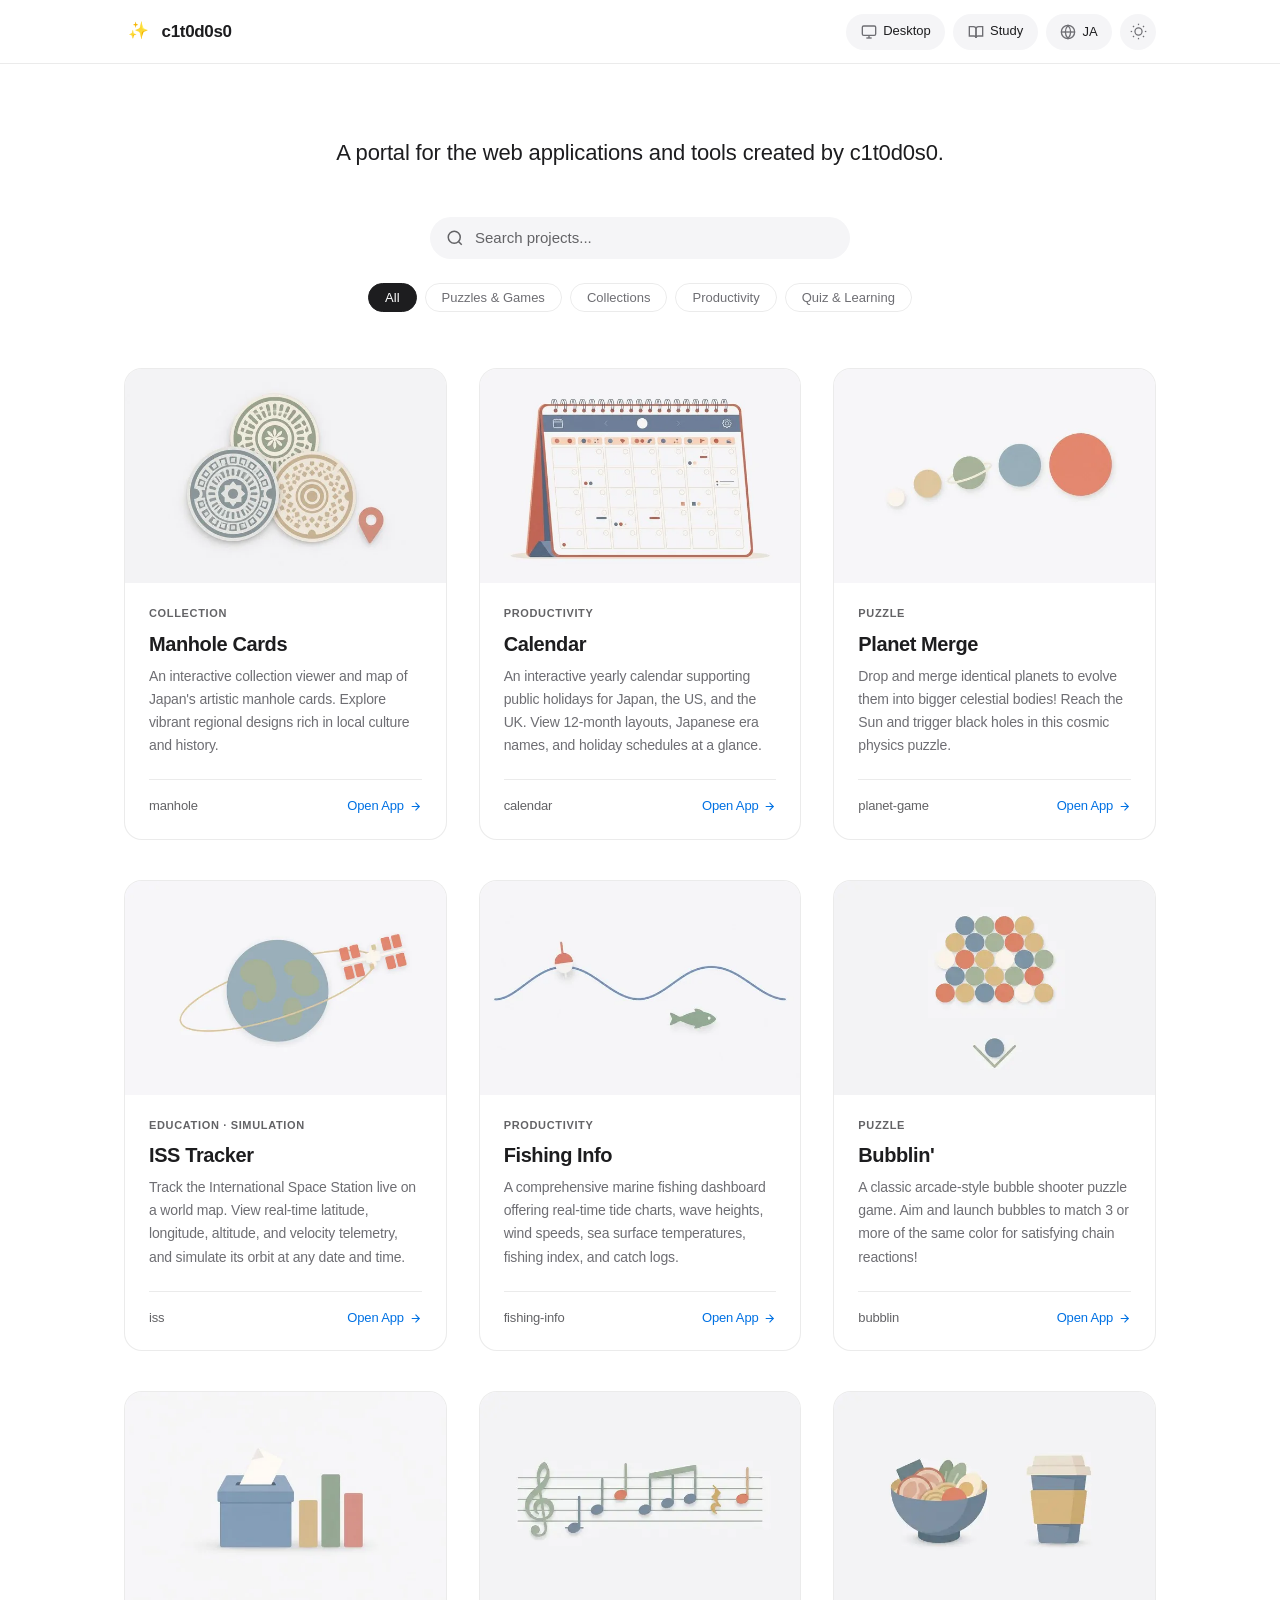
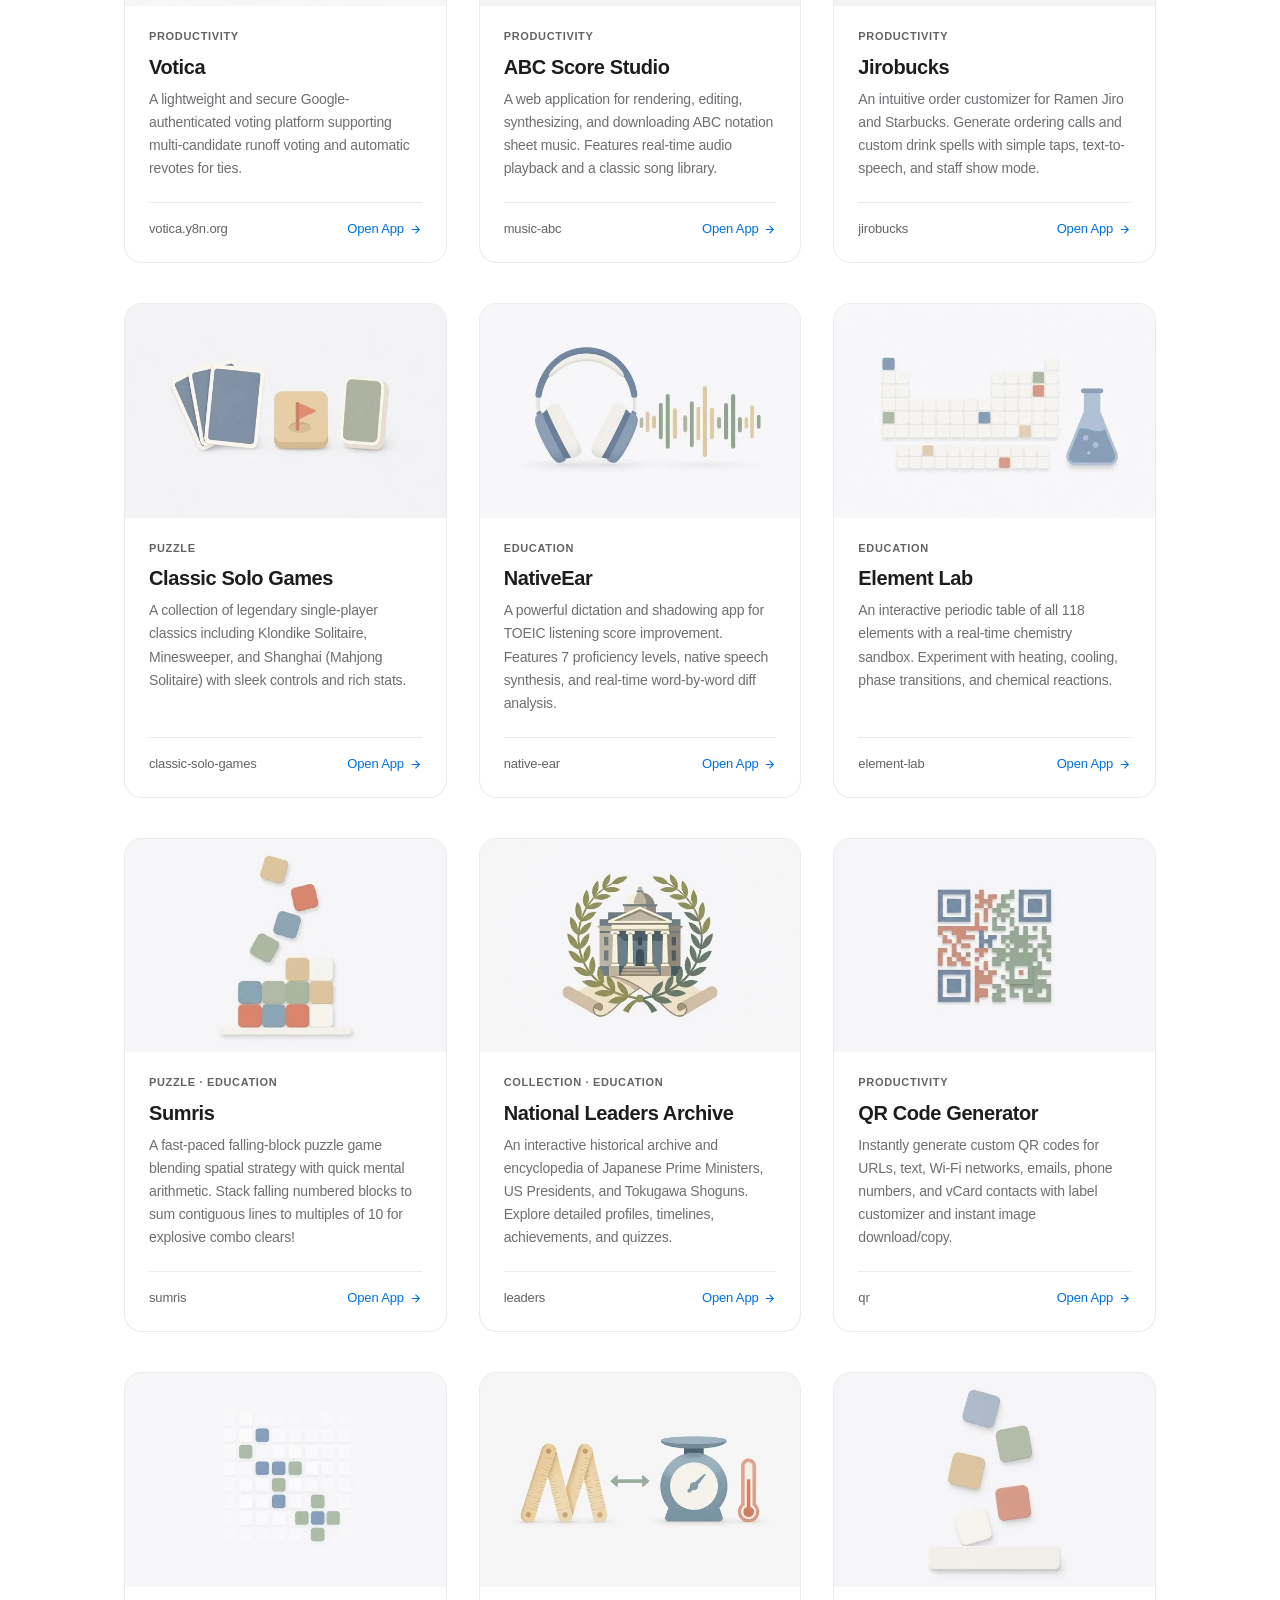
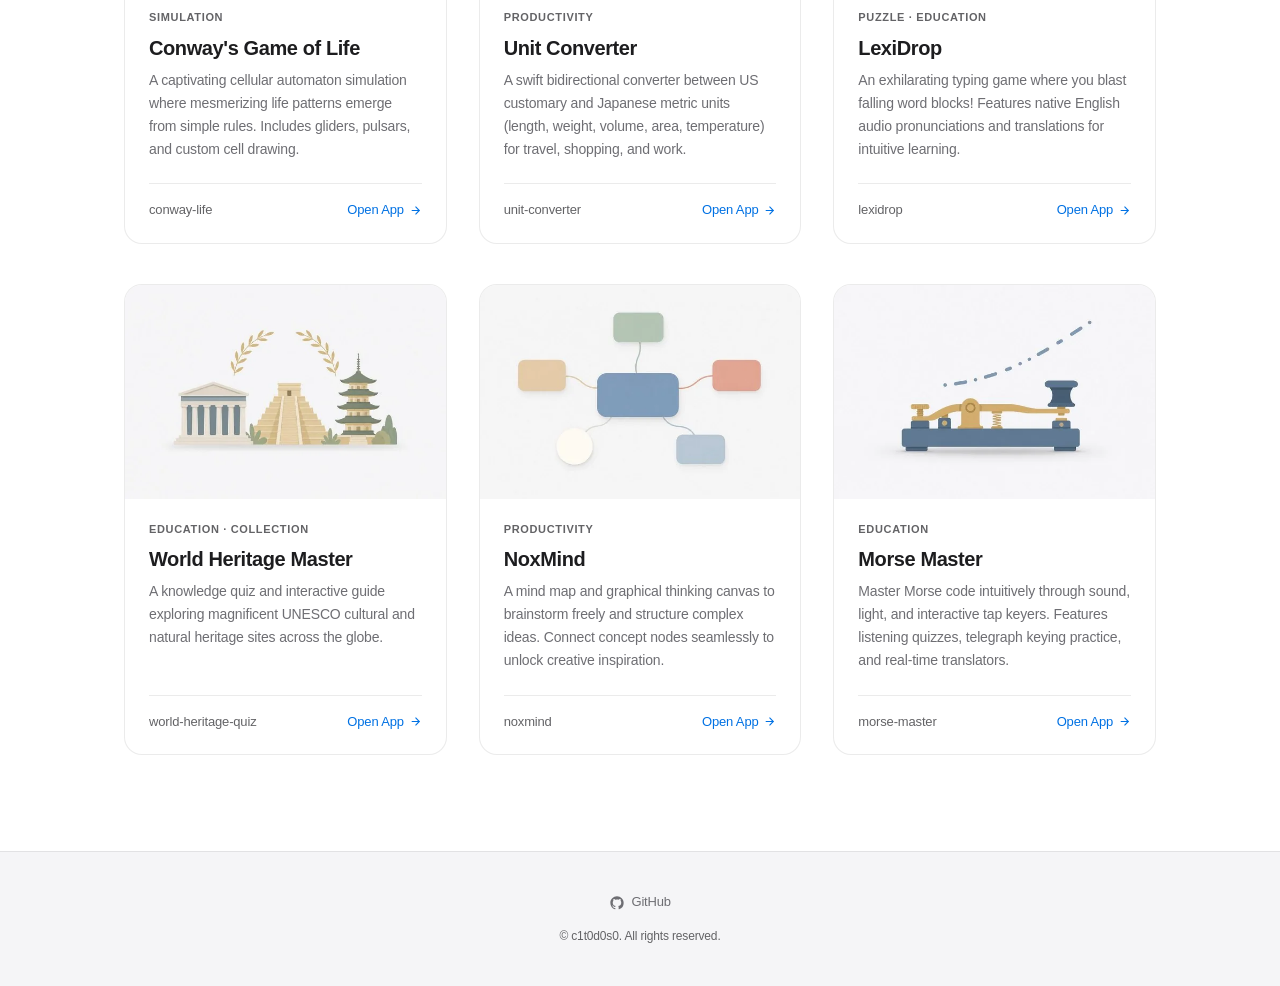
==== index.html @ af98ddbf "updated update icon design" ====
<!DOCTYPE html>
<html lang="ja">
<head>
  <meta charset="UTF-8">
  <meta name="viewport" content="width=device-width, initial-scale=1.0">
  <title id="pageTitle">c1t0d0s0 | Web Applications & Tools Portal</title>

  <!-- Early Theme & Language Detection (Zero Flash, Zero Blocking) -->
  <script>
    (function() {
      try {
        var theme = localStorage.getItem('theme') || 'light';
        document.documentElement.setAttribute('data-theme', theme);
        var stored = localStorage.getItem('lang');
        var isJa = stored ? (stored === 'ja') : ((navigator.languages && navigator.languages[0]) || navigator.language || '').toLowerCase().startsWith('ja');
        document.documentElement.lang = isJa ? 'ja' : 'en';
      } catch (e) {}
    })();
  </script>

  <!-- Preload LCP Thumbnail for First Card -->
  <link rel="preload" as="image" href="assets/images/manhole.webp" type="image/webp" fetchpriority="high">

  <!-- Google tag (gtag.js) - Deferred to eliminate mobile bandwidth contention -->
  <script>
    window.dataLayer = window.dataLayer || [];
    function gtag(){dataLayer.push(arguments);}
    gtag('js', new Date());
    gtag('config', 'G-W76HCVTSNX');

    window.addEventListener('load', function() {
      var s = document.createElement('script');
      s.async = true;
      s.src = 'https://www.googletagmanager.com/gtag/js?id=G-W76HCVTSNX';
      document.head.appendChild(s);
    });
  </script>
  
  <!-- SEO & Meta Tags -->
  <meta name="description" id="metaDescription" content="c1t0d0s0が制作・公開しているWebアプリケーションおよびWebツールのポータルサイトです。マンホールカード、NoxMind、世界遺産マスター、LexiDrop、Unit Converter、元素ラボ、ライフゲーム、モールスマスター、Votica、クラシック・ソロゲームズ、Planet Merge、NativeEar、釣行ナビ、QRコード生成、歴代指導者アーカイブ、カレンダー、Sumris、Bubblin'、ISS Tracker、ABC譜面スタジオ、ジローバックスなどにアクセスできます。">
  <meta name="keywords" content="c1t0d0s0, マンホールカード, Manhole Cards, NoxMind, マインドマップ, Mind Map, 世界遺産マスター, World Heritage Quiz, LexiDrop, Unit Converter, 元素ラボ, Element Lab, ライフゲーム, Conway's Game of Life, モールスマスター, Morse Master, モールス信号, Votica, 投票プラットフォーム, クラシック・ソロゲームズ, Classic Solo Games, ソリティア, マインスイーパー, 上海, Planet Merge, プラネットマージ, 惑星合体ゲーム, 落ち物パズル, 物理パズル, NativeEar, ネイティブイヤー, ディクテーション, シャドーイング, TOEIC, 英語リスニング, 釣行ナビ, Fishing Info, タイドグラフ, 潮汐, 海洋気象, 釣果記録, QRコード生成, QR Code Generator, 歴代指導者アーカイブ, National Leaders Archive, 歴史リーダー事典, 歴代首相, 歴代大統領, 徳川将軍, カレンダー, Calendar, 年間カレンダー, 祝日, Sumris, サムリス, 数字パズル, Bubblin', バブリン, パズルボブル, バブルシューター, ISS Tracker, ISSトラッカー, 国際宇宙ステーション, International Space Station, 軌道シミュレーション, ABC譜面スタジオ, ABC Score Studio, 楽譜, 記譜法, ジローバックス, Jirobucks, 二郎コール, スタバ呪文, Webアプリ, ポータル">
  <meta name="author" content="c1t0d0s0">

  <!-- Open Graph / Facebook -->
  <meta property="og:type" content="website">
  <meta property="og:url" content="https://c1t0d0s0.y8n.org/">
  <meta property="og:title" id="ogTitle" content="c1t0d0s0 | Portal">
  <meta property="og:description" id="ogDescription" content="c1t0d0s0が制作したWebアプリケーション・ツールのリンク集ポータル">
  <meta property="og:image" content="https://c1t0d0s0.y8n.org/assets/images/votica.jpg">

  <!-- Twitter -->
  <meta name="twitter:card" content="summary_large_image">
  <meta name="twitter:title" id="twitterTitle" content="c1t0d0s0 | Portal">
  <meta name="twitter:description" id="twitterDescription" content="c1t0d0s0 Web Applications & Tools Portal">

  <!-- Favicon -->
  <link rel="icon" href="favicon.ico" sizes="any">
  <link rel="icon" type="image/svg+xml" href="favicon.svg">
  <link rel="apple-touch-icon" href="apple-touch-icon.png">

  <!-- Canonical URL -->
  <link rel="canonical" href="https://c1t0d0s0.y8n.org/">

  <!-- Structured Data (JSON-LD) for Google Search Rich Results -->
  <script type="application/ld+json">
  {
    "@context": "https://schema.org",
    "@graph": [
      {
        "@type": "WebSite",
        "@id": "https://c1t0d0s0.y8n.org/#website",
        "url": "https://c1t0d0s0.y8n.org/",
        "name": "c1t0d0s0",
        "alternateName": [
          "c1t0d0s0 Portal",
          "c1t0d0s0 ポータル"
        ],
        "description": "c1t0d0s0が制作・公開しているWebアプリケーションおよびWebツールのポータルサイトです。",
        "inLanguage": [
          "ja",
          "en"
        ],
        "publisher": {
          "@id": "https://c1t0d0s0.y8n.org/#author"
        }
      },
      {
        "@type": "ProfilePage",
        "@id": "https://c1t0d0s0.y8n.org/#profilepage",
        "url": "https://c1t0d0s0.y8n.org/",
        "name": "c1t0d0s0 | Web Applications & Tools Portal",
        "isPartOf": {
          "@id": "https://c1t0d0s0.y8n.org/#website"
        },
        "breadcrumb": {
          "@id": "https://c1t0d0s0.y8n.org/#breadcrumb"
        },
        "mainEntity": {
          "@id": "https://c1t0d0s0.y8n.org/#author"
        }
      },
      {
        "@type": "Person",
        "@id": "https://c1t0d0s0.y8n.org/#author",
        "name": "c1t0d0s0",
        "url": "https://c1t0d0s0.y8n.org/",
        "sameAs": [
          "https://github.com/c1t0d0s0"
        ],
        "description": "Web developer creating interactive web applications, games, and productivity tools."
      },
      {
        "@type": "BreadcrumbList",
        "@id": "https://c1t0d0s0.y8n.org/#breadcrumb",
        "itemListElement": []
      },
      {
        "@type": "CollectionPage",
        "@id": "https://c1t0d0s0.y8n.org/#collectionpage",
        "url": "https://c1t0d0s0.y8n.org/",
        "name": "c1t0d0s0 Web Applications & Tools Collection",
        "isPartOf": {
          "@id": "https://c1t0d0s0.y8n.org/#website"
        },
        "description": "c1t0d0s0が制作・公開しているWebアプリケーションおよびWebツールのコレクション一覧",
        "mainEntity": {
          "@type": "ItemList",
          "name": "Web Applications by c1t0d0s0",
          "numberOfItems": 21,
          "itemListElement": [
            {
              "@type": "ListItem",
              "position": 1,
              "item": {
                "@id": "https://manhole.y8n.org/#app"
              }
            },
            {
              "@type": "ListItem",
              "position": 2,
              "item": {
                "@id": "https://calendar.y8n.org/#app"
              }
            },
            {
              "@type": "ListItem",
              "position": 3,
              "item": {
                "@id": "https://planet-merge.y8n.org/#app"
              }
            },
            {
              "@type": "ListItem",
              "position": 4,
              "item": {
                "@id": "https://iss.y8n.org/#app"
              }
            },
            {
              "@type": "ListItem",
              "position": 5,
              "item": {
                "@id": "https://fishing.y8n.org/#app"
              }
            },
            {
              "@type": "ListItem",
              "position": 6,
              "item": {
                "@id": "https://bubblin.y8n.org/#app"
              }
            },
            {
              "@type": "ListItem",
              "position": 7,
              "item": {
                "@id": "https://votica.y8n.org/#app"
              }
            },
            {
              "@type": "ListItem",
              "position": 8,
              "item": {
                "@id": "https://c1t0d0s0.y8n.org/music-abc/#app"
              }
            },
            {
              "@type": "ListItem",
              "position": 9,
              "item": {
                "@id": "https://c1t0d0s0.y8n.org/jirobucks/#app"
              }
            },
            {
              "@type": "ListItem",
              "position": 10,
              "item": {
                "@id": "https://sologames.y8n.org/#app"
              }
            },
            {
              "@type": "ListItem",
              "position": 11,
              "item": {
                "@id": "https://native-ear.y8n.org/#app"
              }
            },
            {
              "@type": "ListItem",
              "position": 12,
              "item": {
                "@id": "https://element-lab.y8n.org/#app"
              }
            },
            {
              "@type": "ListItem",
              "position": 13,
              "item": {
                "@id": "https://sumris.y8n.org/#app"
              }
            },
            {
              "@type": "ListItem",
              "position": 14,
              "item": {
                "@id": "https://leaders.y8n.org/#app"
              }
            },
            {
              "@type": "ListItem",
              "position": 15,
              "item": {
                "@id": "https://qr.y8n.org/#app"
              }
            },
            {
              "@type": "ListItem",
              "position": 16,
              "item": {
                "@id": "https://c1t0d0s0.y8n.org/conway-life/#app"
              }
            },
            {
              "@type": "ListItem",
              "position": 17,
              "item": {
                "@id": "https://c1t0d0s0.y8n.org/unit-converter/#app"
              }
            },
            {
              "@type": "ListItem",
              "position": 18,
              "item": {
                "@id": "https://lexidrop.y8n.org/#app"
              }
            },
            {
              "@type": "ListItem",
              "position": 19,
              "item": {
                "@id": "https://world-heritage.y8n.org/#app"
              }
            },
            {
              "@type": "ListItem",
              "position": 20,
              "item": {
                "@id": "https://noxmind.y8n.org/#app"
              }
            },
            {
              "@type": "ListItem",
              "position": 21,
              "item": {
                "@id": "https://c1t0d0s0.y8n.org/morse-master/#app"
              }
            }
          ]
        }
      },
      {
        "@type": "WebApplication",
        "@id": "https://manhole.y8n.org/#app",
        "name": "マンホールカード",
        "alternateName": "Manhole Cards",
        "url": "https://manhole.y8n.org/",
        "image": [
          "https://c1t0d0s0.y8n.org/assets/images/manhole.webp",
          "https://c1t0d0s0.y8n.org/assets/images/manhole.jpg"
        ],
        "description": "日本全国のご当地デザインマンホールカードを閲覧・管理・探索できるインタラクティブコレクション。",
        "applicationCategory": "ReferenceApplication",
        "operatingSystem": "All",
        "browserRequirements": "Requires HTML5 and JavaScript",
        "inLanguage": [
          "ja",
          "en"
        ],
        "offers": {
          "@type": "Offer",
          "price": "0",
          "priceCurrency": "JPY"
        },
        "author": {
          "@id": "https://c1t0d0s0.y8n.org/#author"
        }
      },
      {
        "@type": "WebApplication",
        "@id": "https://noxmind.y8n.org/#app",
        "name": "NoxMind",
        "alternateName": "NoxMind",
        "url": "https://noxmind.y8n.org/",
        "image": [
          "https://c1t0d0s0.y8n.org/assets/images/noxmind.webp",
          "https://c1t0d0s0.y8n.org/assets/images/noxmind.jpg"
        ],
        "description": "アイディアの構造化やブレインストーミングをサポートするマインドマップ＆思考ノードツール。",
        "applicationCategory": "UtilitiesApplication",
        "operatingSystem": "All",
        "browserRequirements": "Requires HTML5 and JavaScript",
        "inLanguage": [
          "ja",
          "en"
        ],
        "offers": {
          "@type": "Offer",
          "price": "0",
          "priceCurrency": "JPY"
        },
        "author": {
          "@id": "https://c1t0d0s0.y8n.org/#author"
        }
      },
      {
        "@type": "WebApplication",
        "@id": "https://world-heritage.y8n.org/#app",
        "name": "世界遺産マスター",
        "alternateName": "World Heritage Master",
        "url": "https://world-heritage.y8n.org/",
        "image": [
          "https://c1t0d0s0.y8n.org/assets/images/world-heritage.webp",
          "https://c1t0d0s0.y8n.org/assets/images/world-heritage.jpg"
        ],
        "description": "世界各地の文化遺産・自然遺産の知識を楽しく深めるクイズ＆リファレンスアプリケーション。",
        "applicationCategory": "EducationalApplication",
        "operatingSystem": "All",
        "browserRequirements": "Requires HTML5 and JavaScript",
        "inLanguage": [
          "ja",
          "en"
        ],
        "offers": {
          "@type": "Offer",
          "price": "0",
          "priceCurrency": "JPY"
        },
        "author": {
          "@id": "https://c1t0d0s0.y8n.org/#author"
        }
      },
      {
        "@type": "WebApplication",
        "@id": "https://lexidrop.y8n.org/#app",
        "name": "LexiDrop",
        "alternateName": "LexiDrop",
        "url": "https://lexidrop.y8n.org/",
        "image": [
          "https://c1t0d0s0.y8n.org/assets/images/lexidrop.webp",
          "https://c1t0d0s0.y8n.org/assets/images/lexidrop.jpg"
        ],
        "description": "落下する英単語ブロックをタイピングして消去！ネイティブ英語発音と日本語訳で楽しく学べる新感覚英単語タイピングゲーム。",
        "applicationCategory": "GameApplication",
        "operatingSystem": "All",
        "browserRequirements": "Requires HTML5 and JavaScript",
        "inLanguage": [
          "ja",
          "en"
        ],
        "offers": {
          "@type": "Offer",
          "price": "0",
          "priceCurrency": "JPY"
        },
        "author": {
          "@id": "https://c1t0d0s0.y8n.org/#author"
        }
      },
      {
        "@type": "WebApplication",
        "@id": "https://c1t0d0s0.y8n.org/unit-converter/#app",
        "name": "Unit Converter",
        "alternateName": "Unit Converter",
        "url": "https://c1t0d0s0.y8n.org/unit-converter/",
        "image": [
          "https://c1t0d0s0.y8n.org/assets/images/unit-converter.webp",
          "https://c1t0d0s0.y8n.org/assets/images/unit-converter.jpg"
        ],
        "description": "アメリカと日本の各種単位（長さ・重さ・量・面積・温度）を双方向に瞬時に変換できる便利な日米単位変換ツール。",
        "applicationCategory": "UtilitiesApplication",
        "operatingSystem": "All",
        "browserRequirements": "Requires HTML5 and JavaScript",
        "inLanguage": [
          "ja",
          "en"
        ],
        "offers": {
          "@type": "Offer",
          "price": "0",
          "priceCurrency": "JPY"
        },
        "author": {
          "@id": "https://c1t0d0s0.y8n.org/#author"
        }
      },
      {
        "@type": "WebApplication",
        "@id": "https://element-lab.y8n.org/#app",
        "name": "元素ラボ",
        "alternateName": "Element Lab",
        "url": "https://element-lab.y8n.org/",
        "image": [
          "https://c1t0d0s0.y8n.org/assets/images/element-lab.webp",
          "https://c1t0d0s0.y8n.org/assets/images/element-lab.jpg"
        ],
        "description": "全118元素の周期表とリアルタイム物理・化学反応サンドボックスシミュレーション。加熱・冷却・状態変化や様々な化学反応を体験。",
        "applicationCategory": "EducationalApplication",
        "operatingSystem": "All",
        "browserRequirements": "Requires HTML5 and JavaScript",
        "inLanguage": [
          "ja",
          "en"
        ],
        "offers": {
          "@type": "Offer",
          "price": "0",
          "priceCurrency": "JPY"
        },
        "author": {
          "@id": "https://c1t0d0s0.y8n.org/#author"
        }
      },
      {
        "@type": "WebApplication",
        "@id": "https://c1t0d0s0.y8n.org/conway-life/#app",
        "name": "ライフゲーム",
        "alternateName": "Conway\\",
        "url": "https://c1t0d0s0.y8n.org/conway-life/",
        "image": [
          "https://c1t0d0s0.y8n.org/assets/images/conway-life.webp",
          "https://c1t0d0s0.y8n.org/assets/images/conway-life.jpg"
        ],
        "description": "シンプルかつ奥深い生命シミュレーション。世代交代のルールが生み出す無限のパターンや宇宙船、振動子を観察・探索。",
        "applicationCategory": "GameApplication",
        "operatingSystem": "All",
        "browserRequirements": "Requires HTML5 and JavaScript",
        "inLanguage": [
          "ja",
          "en"
        ],
        "offers": {
          "@type": "Offer",
          "price": "0",
          "priceCurrency": "JPY"
        },
        "author": {
          "@id": "https://c1t0d0s0.y8n.org/#author"
        }
      },
      {
        "@type": "WebApplication",
        "@id": "https://c1t0d0s0.y8n.org/morse-master/#app",
        "name": "モールスマスター",
        "alternateName": "Morse Master",
        "url": "https://c1t0d0s0.y8n.org/morse-master/",
        "image": [
          "https://c1t0d0s0.y8n.org/assets/images/morse-master.webp",
          "https://c1t0d0s0.y8n.org/assets/images/morse-master.jpg"
        ],
        "description": "音と光とタップで直感的に学ぶモールス信号学習アプリ。聞き取りクイズ、パドル・電鍵打鍵練習、リアルタイム翻訳機を搭載。",
        "applicationCategory": "EducationalApplication",
        "operatingSystem": "All",
        "browserRequirements": "Requires HTML5 and JavaScript",
        "inLanguage": [
          "ja",
          "en"
        ],
        "offers": {
          "@type": "Offer",
          "price": "0",
          "priceCurrency": "JPY"
        },
        "author": {
          "@id": "https://c1t0d0s0.y8n.org/#author"
        }
      },
      {
        "@type": "WebApplication",
        "@id": "https://votica.y8n.org/#app",
        "name": "Votica",
        "alternateName": "Votica",
        "url": "https://votica.y8n.org/",
        "image": [
          "https://c1t0d0s0.y8n.org/assets/images/votica.webp",
          "https://c1t0d0s0.y8n.org/assets/images/votica.jpg"
        ],
        "description": "多人数での決選投票・同率1位自動再投票に対応した、手軽で安全なGoogle認証投票Webサービス。",
        "applicationCategory": "UtilitiesApplication",
        "operatingSystem": "All",
        "browserRequirements": "Requires HTML5 and JavaScript",
        "inLanguage": [
          "ja",
          "en"
        ],
        "offers": {
          "@type": "Offer",
          "price": "0",
          "priceCurrency": "JPY"
        },
        "author": {
          "@id": "https://c1t0d0s0.y8n.org/#author"
        }
      },
      {
        "@type": "WebApplication",
        "@id": "https://sologames.y8n.org/#app",
        "name": "クラシック・ソロゲームズ",
        "alternateName": "Classic Solo Games",
        "url": "https://sologames.y8n.org/",
        "image": [
          "https://c1t0d0s0.y8n.org/assets/images/classic-solo-games.webp",
          "https://c1t0d0s0.y8n.org/assets/images/classic-solo-games.jpg"
        ],
        "description": "ソリティア（クロンダイク）、マインスイーパー、上海（麻雀ソリティア）など、一人遊びの名作クラシックゲームを快適な操作感と美しい演出で楽しめるゲームハブ。",
        "applicationCategory": "GameApplication",
        "operatingSystem": "All",
        "browserRequirements": "Requires HTML5 and JavaScript",
        "inLanguage": [
          "ja",
          "en"
        ],
        "offers": {
          "@type": "Offer",
          "price": "0",
          "priceCurrency": "JPY"
        },
        "author": {
          "@id": "https://c1t0d0s0.y8n.org/#author"
        }
      },
      {
        "@type": "WebApplication",
        "@id": "https://planet-merge.y8n.org/#app",
        "name": "Planet Merge",
        "alternateName": "Planet Merge",
        "url": "https://planet-merge.y8n.org/",
        "image": [
          "https://c1t0d0s0.y8n.org/assets/images/planet-game.webp",
          "https://c1t0d0s0.y8n.org/assets/images/planet-game.jpg"
        ],
        "description": "同じ惑星同士をぶつけて合体・進化！太陽を目指してスコアを伸ばす爽快な物理演算落ち物パズルゲーム。",
        "applicationCategory": "GameApplication",
        "operatingSystem": "All",
        "browserRequirements": "Requires HTML5 and JavaScript",
        "inLanguage": [
          "ja",
          "en"
        ],
        "offers": {
          "@type": "Offer",
          "price": "0",
          "priceCurrency": "JPY"
        },
        "author": {
          "@id": "https://c1t0d0s0.y8n.org/#author"
        }
      },
      {
        "@type": "WebApplication",
        "@id": "https://native-ear.y8n.org/#app",
        "name": "NativeEar",
        "alternateName": "NativeEar",
        "url": "https://native-ear.y8n.org/",
        "image": [
          "https://c1t0d0s0.y8n.org/assets/images/native-ear.webp",
          "https://c1t0d0s0.y8n.org/assets/images/native-ear.jpg"
        ],
        "description": "TOEICリスニングスコアアップを目指すディクテーション＆シャドーイング特訓アプリ。7段階レベル別ネイティブ音声とリアルタイムDiff判定。",
        "applicationCategory": "EducationalApplication",
        "operatingSystem": "All",
        "browserRequirements": "Requires HTML5 and JavaScript",
        "inLanguage": [
          "ja",
          "en"
        ],
        "offers": {
          "@type": "Offer",
          "price": "0",
          "priceCurrency": "JPY"
        },
        "author": {
          "@id": "https://c1t0d0s0.y8n.org/#author"
        }
      },
      {
        "@type": "WebApplication",
        "@id": "https://fishing.y8n.org/#app",
        "name": "釣行ナビ",
        "alternateName": "Fishing Info",
        "url": "https://fishing.y8n.org/",
        "image": [
          "https://c1t0d0s0.y8n.org/assets/images/fishing-info.webp",
          "https://c1t0d0s0.y8n.org/assets/images/fishing-info.jpg"
        ],
        "description": "全国の潮汐・タイドグラフ、海洋気象、釣行指数、魚種図鑑、マイ釣果ログを提供する釣り人専用ダッシュボード。",
        "applicationCategory": "LifestyleApplication",
        "operatingSystem": "All",
        "browserRequirements": "Requires HTML5 and JavaScript",
        "inLanguage": [
          "ja",
          "en"
        ],
        "offers": {
          "@type": "Offer",
          "price": "0",
          "priceCurrency": "JPY"
        },
        "author": {
          "@id": "https://c1t0d0s0.y8n.org/#author"
        }
      },
      {
        "@type": "WebApplication",
        "@id": "https://qr.y8n.org/#app",
        "name": "QRコード生成",
        "alternateName": "QR Code Generator",
        "url": "https://qr.y8n.org/",
        "image": [
          "https://c1t0d0s0.y8n.org/assets/images/qr-generator.webp",
          "https://c1t0d0s0.y8n.org/assets/images/qr-generator.jpg"
        ],
        "description": "URL、テキスト、Wi-Fi、メール、連絡先などのQRコードを簡単に作成・カスタマイズできるWebツール。",
        "applicationCategory": "UtilitiesApplication",
        "operatingSystem": "All",
        "browserRequirements": "Requires HTML5 and JavaScript",
        "inLanguage": [
          "ja",
          "en"
        ],
        "offers": {
          "@type": "Offer",
          "price": "0",
          "priceCurrency": "JPY"
        },
        "author": {
          "@id": "https://c1t0d0s0.y8n.org/#author"
        }
      },
      {
        "@type": "WebApplication",
        "@id": "https://leaders.y8n.org/#app",
        "name": "歴代指導者アーカイブ",
        "alternateName": "National Leaders Archive",
        "url": "https://leaders.y8n.org/",
        "image": [
          "https://c1t0d0s0.y8n.org/assets/images/leaders.webp",
          "https://c1t0d0s0.y8n.org/assets/images/leaders.jpg"
        ],
        "description": "日本の歴代首相、米歴代大統領、徳川十五代将軍の歩みを網羅した歴史アーカイブ。詳細な人物プロフィール、実績、歴史年表、理解度クイズを搭載。",
        "applicationCategory": "EducationalApplication",
        "operatingSystem": "All",
        "browserRequirements": "Requires HTML5 and JavaScript",
        "inLanguage": [
          "ja",
          "en"
        ],
        "offers": {
          "@type": "Offer",
          "price": "0",
          "priceCurrency": "JPY"
        },
        "author": {
          "@id": "https://c1t0d0s0.y8n.org/#author"
        }
      },
      {
        "@type": "WebApplication",
        "@id": "https://calendar.y8n.org/#app",
        "name": "カレンダー",
        "alternateName": "Calendar",
        "url": "https://calendar.y8n.org/",
        "image": [
          "https://c1t0d0s0.y8n.org/assets/images/calendar.webp",
          "https://c1t0d0s0.y8n.org/assets/images/calendar.jpg"
        ],
        "description": "日本・アメリカ・イギリスの祝日に対応した年間カレンダー。西暦・和暦・干支の表示や祝日一覧、国別の年間スケジュールを1画面で直感的に確認できます。",
        "applicationCategory": "UtilitiesApplication",
        "operatingSystem": "All",
        "browserRequirements": "Requires HTML5 and JavaScript",
        "inLanguage": [
          "ja",
          "en"
        ],
        "offers": {
          "@type": "Offer",
          "price": "0",
          "priceCurrency": "JPY"
        },
        "author": {
          "@id": "https://c1t0d0s0.y8n.org/#author"
        }
      },
      {
        "@type": "WebApplication",
        "@id": "https://sumris.y8n.org/#app",
        "name": "Sumris",
        "alternateName": "Sumris",
        "url": "https://sumris.y8n.org/",
        "image": [
          "https://c1t0d0s0.y8n.org/assets/images/sumris.webp",
          "https://c1t0d0s0.y8n.org/assets/images/sumris.jpg"
        ],
        "description": "暗算の爽快感と落ち物パズルのスリルが融合した新感覚の数字パズルゲーム。落下する数字ブロックを積み上げ、縦・横の合計を「10の倍数」にして爽快コンボ消去！",
        "applicationCategory": "GameApplication",
        "operatingSystem": "All",
        "browserRequirements": "Requires HTML5 and JavaScript",
        "inLanguage": [
          "ja",
          "en"
        ],
        "offers": {
          "@type": "Offer",
          "price": "0",
          "priceCurrency": "JPY"
        },
        "author": {
          "@id": "https://c1t0d0s0.y8n.org/#author"
        }
      },
      {
        "@type": "WebApplication",
        "@id": "https://bubblin.y8n.org/#app",
        "name": "Bubblin'",
        "alternateName": "Bubblin'",
        "url": "https://bubblin.y8n.org/",
        "image": [
          "https://c1t0d0s0.y8n.org/assets/images/bubblin.webp",
          "https://c1t0d0s0.y8n.org/assets/images/bubblin.jpg"
        ],
        "description": "パズルボブル風の爽快アーケードパズルゲーム。狙いを定めてバブルを発射し、同じ色を3つ以上揃えて連鎖消去！オンライン対戦やステージ攻略を楽しもう。",
        "applicationCategory": "GameApplication",
        "operatingSystem": "All",
        "browserRequirements": "Requires HTML5 and JavaScript",
        "inLanguage": [
          "ja",
          "en"
        ],
        "offers": {
          "@type": "Offer",
          "price": "0",
          "priceCurrency": "JPY"
        },
        "author": {
          "@id": "https://c1t0d0s0.y8n.org/#author"
        }
      },
      {
        "@type": "WebApplication",
        "@id": "https://iss.y8n.org/#app",
        "name": "ISS Tracker",
        "alternateName": "ISS Live Orbit Tracker & Simulator",
        "url": "https://iss.y8n.org/",
        "image": [
          "https://c1t0d0s0.y8n.org/assets/images/iss-tracker.webp",
          "https://c1t0d0s0.y8n.org/assets/images/iss-tracker.jpg"
        ],
        "description": "国際宇宙ステーション（ISS）の現在位置を地図上にリアルタイム表示。緯度・経度・高度・速度のテレメトリーに加え、任意の日時の軌道をシミュレーションできます。",
        "applicationCategory": "EducationalApplication",
        "operatingSystem": "All",
        "browserRequirements": "Requires HTML5 and JavaScript",
        "inLanguage": [
          "ja",
          "en"
        ],
        "offers": {
          "@type": "Offer",
          "price": "0",
          "priceCurrency": "JPY"
        },
        "author": {
          "@id": "https://c1t0d0s0.y8n.org/#author"
        }
      },
      {
        "@type": "WebApplication",
        "@id": "https://c1t0d0s0.y8n.org/music-abc/#app",
        "name": "ABC譜面スタジオ",
        "alternateName": "ABC Score Studio",
        "url": "https://c1t0d0s0.y8n.org/music-abc/",
        "image": [
          "https://c1t0d0s0.y8n.org/assets/images/music-abc.webp",
          "https://c1t0d0s0.y8n.org/assets/images/music-abc.jpg"
        ],
        "description": "ABC記譜法の楽譜を表示・編集・リアルタイム再生・MIDIダウンロードできるWebエディタ。唱歌や国歌などの名曲ライブラリを収録。",
        "applicationCategory": "UtilitiesApplication",
        "operatingSystem": "All",
        "browserRequirements": "Requires HTML5 and JavaScript",
        "inLanguage": [
          "ja",
          "en"
        ],
        "offers": {
          "@type": "Offer",
          "price": "0",
          "priceCurrency": "JPY"
        },
        "author": {
          "@id": "https://c1t0d0s0.y8n.org/#author"
        }
      },
      {
        "@type": "WebApplication",
        "@id": "https://c1t0d0s0.y8n.org/jirobucks/#app",
        "name": "ジローバックス",
        "alternateName": "Jirobucks",
        "url": "https://c1t0d0s0.y8n.org/jirobucks/",
        "image": [
          "https://c1t0d0s0.y8n.org/assets/images/jirobucks.webp",
          "https://c1t0d0s0.y8n.org/assets/images/jirobucks.jpg"
        ],
        "description": "ラーメン二郎のコールとスターバックスのカスタム呪文を直感的に作成！店員に見せるモードや音声読み上げで注文も安心。",
        "applicationCategory": "UtilitiesApplication",
        "operatingSystem": "All",
        "browserRequirements": "Requires HTML5 and JavaScript",
        "inLanguage": [
          "ja",
          "en"
        ],
        "offers": {
          "@type": "Offer",
          "price": "0",
          "priceCurrency": "JPY"
        },
        "author": {
          "@id": "https://c1t0d0s0.y8n.org/#author"
        }
      }
    ]
  }
  </script>

  <!-- Main Stylesheet -->
  <link rel="stylesheet" href="styles.css">
</head>
<body>

  <!-- Sticky Glass Header -->
  <header class="header">
    <div class="header-container">
      <a href="https://c1t0d0s0.y8n.org/" class="logo" id="logoLink">
        <div class="logo-icon">✨</div>
        <span class="logo-text">c1t0d0s0</span>
      </a>

      <div class="nav-actions">
        <!-- Retro Web Desktop Mode -->
        <a href="desktop.html" class="lang-toggle-btn nav-link-btn" aria-label="UNIX Web Desktop" title="CDE / UNIX ワークステーション風 Webデスクトップ" style="text-decoration:none;">
          <svg width="18" height="18" fill="none" stroke="currentColor" stroke-width="2" viewBox="0 0 24 24">
            <rect x="2" y="3" width="20" height="14" rx="2"></rect>
            <line x1="8" y1="21" x2="16" y2="21"></line>
            <line x1="12" y1="17" x2="12" y2="21"></line>
          </svg>
          <span>Desktop</span>
        </a>

        <!-- Learning Apps for Elementary School Students -->
        <a href="study.html" class="lang-toggle-btn nav-link-btn" aria-label="小学生向け学習アプリ" title="まなびの どうぶつえん - 小学生向け学習アプリのリンク集" style="text-decoration:none;">
          <svg width="18" height="18" fill="none" stroke="currentColor" stroke-width="2" viewBox="0 0 24 24">
            <path d="M2 4h6a4 4 0 0 1 4 4v13a3 3 0 0 0-3-3H2z"></path>
            <path d="M22 4h-6a4 4 0 0 0-4 4v13a3 3 0 0 1 3-3h7z"></path>
          </svg>
          <span>Study</span>
        </a>

        <!-- Language Switcher Button -->
        <button type="button" class="lang-toggle-btn" id="langToggleBtn" aria-label="Switch to English" title="Switch Language">
          <svg width="18" height="18" fill="none" stroke="currentColor" stroke-width="2" viewBox="0 0 24 24">
            <circle cx="12" cy="12" r="10"></circle>
            <line x1="2" y1="12" x2="22" y2="12"></line>
            <path d="M12 2a15.3 15.3 0 0 1 4 10 15.3 15.3 0 0 1-4 10 15.3 15.3 0 0 1-4-10 15.3 15.3 0 0 1 4-10z"></path>
          </svg>
          <span id="langText">EN</span>
        </button>

        <!-- Theme Toggle Button -->
        <button type="button" class="theme-toggle-btn" id="themeToggleBtn" aria-label="テーマ切替">
          <!-- Moon Icon (Dark Mode) -->
          <svg class="theme-icon-moon" width="20" height="20" fill="none" stroke="currentColor" stroke-width="2" viewBox="0 0 24 24">
            <path d="M21 12.79A9 9 0 1 1 11.21 3 7 7 0 0 0 21 12.79z"></path>
          </svg>
          <!-- Sun Icon (Light Mode) -->
          <svg class="theme-icon-sun" width="20" height="20" fill="none" stroke="currentColor" stroke-width="2" viewBox="0 0 24 24">
            <circle cx="12" cy="12" r="5"></circle>
            <line x1="12" y1="1" x2="12" y2="3"></line>
            <line x1="12" y1="21" x2="12" y2="23"></line>
            <line x1="4.22" y1="4.22" x2="5.64" y2="5.64"></line>
            <line x1="18.36" y1="18.36" x2="19.78" y2="19.78"></line>
            <line x1="1" y1="12" x2="3" y2="12"></line>
            <line x1="21" y1="12" x2="23" y2="12"></line>
            <line x1="4.22" y1="19.78" x2="5.64" y2="18.36"></line>
            <line x1="18.36" y1="5.64" x2="19.78" y2="4.22"></line>
          </svg>
        </button>
      </div>
    </div>
  </header>

  <!-- Hero -->
  <section class="hero">
    <h1 class="hero-lead" id="heroLead">c1t0d0s0&nbsp;が制作・公開している&#8203;Web&nbsp;アプリのポータルです。</h1>
  </section>

  <!-- Live Search & Filter Bar -->
  <section class="filter-section">
    <div class="search-box">
      <svg class="search-icon" width="18" height="18" fill="none" stroke="currentColor" stroke-width="2" viewBox="0 0 24 24">
        <circle cx="11" cy="11" r="8"></circle>
        <line x1="21" y1="21" x2="16.65" y2="16.65"></line>
      </svg>
      <input type="text" id="searchInput" class="search-input" placeholder="プロジェクトを検索..." aria-label="プロジェクトを検索">
    </div>

    <div class="category-tags" id="categoryTags">
      <button type="button" class="tag-btn active" data-category="all" data-i18n-cat="all">すべて</button>
      <button type="button" class="tag-btn" data-category="puzzle" data-i18n-cat="puzzle">ゲーム</button>
      <button type="button" class="tag-btn" data-category="collection" data-i18n-cat="collection">コレクション</button>
      <button type="button" class="tag-btn" data-category="tool" data-i18n-cat="tool">ツール</button>
      <button type="button" class="tag-btn" data-category="education" data-i18n-cat="education">クイズ・学習</button>
    </div>
  </section>

  <!-- Main Grid Section -->
  <main class="main-content">
    <div class="cards-grid" id="cardsGrid">



      <!-- 1. マンホールカード (Manhole Cards) -->
      <a href="https://manhole.y8n.org/" 
         target="_blank" 
         rel="noopener noreferrer" 
         class="app-card" 
         data-app-id="manhole"
         data-category="collection" 
         data-title-ja="マンホールカード Manhole Cards コレクション マップ" 
         data-title-en="Manhole Cards マンホールカード collection map japan travel design regional culture landmarks" 
         data-desc-ja="日本全国のご当地デザインマンホールカードを閲覧・管理・探索できるインタラクティブコレクション。" 
         data-desc-en="An interactive collection viewer and map of Japan's artistic manhole cards. Explore vibrant regional designs rich in local culture and history.">
        <span class="card-update-badge" role="img" data-lastmod="2026-10-15" aria-label="最近更新されました（2026-10-15）" title="更新日: 2026-10-15"><svg viewBox="0 0 24 24" aria-hidden="true"><path class="spark-l" d="M10 2.5C10.6 7 13 9.4 17.5 10C13 10.6 10.6 13 10 17.5C9.4 13 7 10.6 2.5 10C7 9.4 9.4 7 10 2.5Z"></path><path class="spark-s" d="M18 14.5C18.3 16.4 19.6 17.7 21.5 18C19.6 18.3 18.3 19.6 18 21.5C17.7 19.6 16.4 18.3 14.5 18C16.4 17.7 17.7 16.4 18 14.5Z"></path></svg></span>
        <div class="card-media">
          <img src="assets/images/manhole.webp" alt="マンホールカード Manhole Cards" class="card-img" width="600" height="400" fetchpriority="high">
        </div>
        <div class="card-body">
          <span class="card-badge">Collection</span>
          <h2 class="card-title">
            <span class="card-title-text">マンホールカード</span>
            <svg width="20" height="20" fill="none" stroke="currentColor" stroke-width="2" viewBox="0 0 24 24">
              <path d="M18 13v6a2 2 0 0 1-2 2H5a2 2 0 0 1-2-2V8a2 2 0 0 1 2-2h6"></path>
              <polyline points="15 3 21 3 21 9"></polyline>
              <line x1="10" y1="14" x2="21" y2="3"></line>
            </svg>
          </h2>
          <p class="card-desc">
            全国各地の鮮やかなデザインマンホールカードを集めて楽しむビューア＆マップ。地域の歴史や文化が詰まったご当地デザインを探訪できます。
          </p>
          <div class="card-footer">
            <span class="card-url-domain">manhole</span>
            <span class="card-action-btn">
              <span class="card-action-text">サイトを開く</span>
              <svg width="16" height="16" fill="none" stroke="currentColor" stroke-width="2.5" viewBox="0 0 24 24">
                <line x1="5" y1="12" x2="19" y2="12"></line>
                <polyline points="12 5 19 12 12 19"></polyline>
              </svg>
            </span>
          </div>
        </div>
      </a>

      <!-- 2. カレンダー (Yearly Calendar) -->
      <a href="https://calendar.y8n.org/" 
         target="_blank" 
         rel="noopener noreferrer" 
         class="app-card" 
         data-app-id="calendar"
         data-category="tool" 
         data-title-ja="カレンダー 年間カレンダー Calendar 祝日 日付 スケジュール 手帳 和暦 西暦 ツール" 
         data-title-en="Calendar Yearly Calendar 年間カレンダー holidays schedule dates japan us uk productivity tool" 
         data-desc-ja="日本・アメリカ・イギリスの祝日に対応した年間カレンダー。西暦・和暦・干支の表示や祝日一覧、国別の年間スケジュールを1画面で直感的に確認できます。" 
         data-desc-en="An interactive yearly calendar supporting public holidays for Japan, the US, and the UK. View 12-month layouts, Japanese era names, and holiday schedules at a glance.">
        <span class="card-update-badge" role="img" data-lastmod="2026-10-14" aria-label="最近更新されました（2026-10-14）" title="更新日: 2026-10-14"><svg viewBox="0 0 24 24" aria-hidden="true"><path class="spark-l" d="M10 2.5C10.6 7 13 9.4 17.5 10C13 10.6 10.6 13 10 17.5C9.4 13 7 10.6 2.5 10C7 9.4 9.4 7 10 2.5Z"></path><path class="spark-s" d="M18 14.5C18.3 16.4 19.6 17.7 21.5 18C19.6 18.3 18.3 19.6 18 21.5C17.7 19.6 16.4 18.3 14.5 18C16.4 17.7 17.7 16.4 18 14.5Z"></path></svg></span>
        <div class="card-media">
          <img src="assets/images/calendar.webp" alt="カレンダー Yearly Calendar" class="card-img" width="600" height="400" loading="lazy">
        </div>
        <div class="card-body">
          <span class="card-badge">Productivity</span>
          <h2 class="card-title">
            <span class="card-title-text">カレンダー</span>
            <svg width="20" height="20" fill="none" stroke="currentColor" stroke-width="2" viewBox="0 0 24 24">
              <path d="M18 13v6a2 2 0 0 1-2 2H5a2 2 0 0 1-2-2V8a2 2 0 0 1 2-2h6"></path>
              <polyline points="15 3 21 3 21 9"></polyline>
              <line x1="10" y1="14" x2="21" y2="3"></line>
            </svg>
          </h2>
          <p class="card-desc">
            日本・アメリカ・イギリスの祝日に対応した年間カレンダー。西暦・和暦・干支の表示や祝日一覧、国別の年間スケジュールを1画面で直感的に確認できます。
          </p>
          <div class="card-footer">
            <span class="card-url-domain">calendar</span>
            <span class="card-action-btn">
              <span class="card-action-text">サイトを開く</span>
              <svg width="16" height="16" fill="none" stroke="currentColor" stroke-width="2.5" viewBox="0 0 24 24">
                <line x1="5" y1="12" x2="19" y2="12"></line>
                <polyline points="12 5 19 12 12 19"></polyline>
              </svg>
            </span>
          </div>
        </div>
      </a>

      <!-- 3. Planet Merge (惑星合体ゲーム) -->
      <a href="https://planet-merge.y8n.org/" 
         target="_blank" 
         rel="noopener noreferrer" 
         class="app-card" 
         data-app-id="planet-game"
         data-category="puzzle" 
         data-title-ja="Planet Merge プラネットマージ 惑星合体ゲーム 落ち物パズル 物理演算 スイカゲーム 宇宙" 
         data-title-en="Planet Merge プラネットマージ planet game physics merge puzzle falling balls suika space cosmos" 
         data-desc-ja="同じ惑星同士をぶつけて合体・進化！太陽を目指してスコアを伸ばす爽快な物理演算落ち物パズルゲーム。"
         data-desc-en="Drop and merge identical planets to evolve them into bigger celestial bodies! Reach the Sun and trigger black holes in this cosmic physics puzzle.">
        <span class="card-update-badge" role="img" data-lastmod="2026-10-13" aria-label="最近更新されました（2026-10-13）" title="更新日: 2026-10-13"><svg viewBox="0 0 24 24" aria-hidden="true"><path class="spark-l" d="M10 2.5C10.6 7 13 9.4 17.5 10C13 10.6 10.6 13 10 17.5C9.4 13 7 10.6 2.5 10C7 9.4 9.4 7 10 2.5Z"></path><path class="spark-s" d="M18 14.5C18.3 16.4 19.6 17.7 21.5 18C19.6 18.3 18.3 19.6 18 21.5C17.7 19.6 16.4 18.3 14.5 18C16.4 17.7 17.7 16.4 18 14.5Z"></path></svg></span>
        <div class="card-media">
          <img src="assets/images/planet-game.webp" alt="Planet Merge 惑星合体ゲーム" class="card-img" width="600" height="400" loading="lazy">
        </div>
        <div class="card-body">
          <span class="card-badge">Puzzle</span>
          <h2 class="card-title">
            <span class="card-title-text">Planet Merge</span>
            <svg width="20" height="20" fill="none" stroke="currentColor" stroke-width="2" viewBox="0 0 24 24">
              <path d="M18 13v6a2 2 0 0 1-2 2H5a2 2 0 0 1-2-2V8a2 2 0 0 1 2-2h6"></path>
              <polyline points="15 3 21 3 21 9"></polyline>
              <line x1="10" y1="14" x2="21" y2="3"></line>
            </svg>
          </h2>
          <p class="card-desc">
            同じ惑星同士をぶつけて合体・進化！月や地球から太陽を目指してスコアを伸ばす爽快な物理演算落ち物パズルゲーム。
          </p>
          <div class="card-footer">
            <span class="card-url-domain">planet-game</span>
            <span class="card-action-btn">
              <span class="card-action-text">サイトを開く</span>
              <svg width="16" height="16" fill="none" stroke="currentColor" stroke-width="2.5" viewBox="0 0 24 24">
                <line x1="5" y1="12" x2="19" y2="12"></line>
                <polyline points="12 5 19 12 12 19"></polyline>
              </svg>
            </span>
          </div>
        </div>
      </a>

      <!-- 4. ISS Tracker (ISS Live Orbit Tracker & Simulator) -->
      <a href="https://iss.y8n.org/" 
         target="_blank" 
         rel="noopener noreferrer" 
         class="app-card" 
         data-app-id="iss-tracker"
         data-category="education tool" 
         data-title-ja="ISS Tracker ISSトラッカー 国際宇宙ステーション 宇宙 衛星 軌道 シミュレーション 地図 リアルタイム" 
         data-title-en="ISS Tracker International Space Station space satellite orbit simulator map live real-time telemetry" 
         data-desc-ja="国際宇宙ステーション（ISS）の現在位置を地図上にリアルタイム表示。緯度・経度・高度・速度のテレメトリーに加え、任意の日時の軌道をシミュレーションできます。" 
         data-desc-en="Track the International Space Station live on a world map. View real-time latitude, longitude, altitude, and velocity telemetry, and simulate its orbit at any date and time.">
        <div class="card-media">
          <img src="assets/images/iss-tracker.webp" alt="ISS Tracker 国際宇宙ステーション" class="card-img" width="600" height="400" loading="lazy">
        </div>
        <div class="card-body">
          <span class="card-badge">Education · Simulation</span>
          <h2 class="card-title">
            <span class="card-title-text">ISS Tracker</span>
            <svg width="20" height="20" fill="none" stroke="currentColor" stroke-width="2" viewBox="0 0 24 24">
              <path d="M18 13v6a2 2 0 0 1-2 2H5a2 2 0 0 1-2-2V8a2 2 0 0 1 2-2h6"></path>
              <polyline points="15 3 21 3 21 9"></polyline>
              <line x1="10" y1="14" x2="21" y2="3"></line>
            </svg>
          </h2>
          <p class="card-desc">
            国際宇宙ステーション（ISS）の現在位置を地図上にリアルタイム表示。緯度・経度・高度・速度のテレメトリーに加え、任意の日時の軌道をシミュレーションできます。
          </p>
          <div class="card-footer">
            <span class="card-url-domain">iss</span>
            <span class="card-action-btn">
              <span class="card-action-text">サイトを開く</span>
              <svg width="16" height="16" fill="none" stroke="currentColor" stroke-width="2.5" viewBox="0 0 24 24">
                <line x1="5" y1="12" x2="19" y2="12"></line>
                <polyline points="12 5 19 12 12 19"></polyline>
              </svg>
            </span>
          </div>
        </div>
      </a>

      <!-- 5. 釣行ナビ (Fishing Info) -->
      <a href="https://fishing.y8n.org/" 
         target="_blank" 
         rel="noopener noreferrer" 
         class="app-card" 
         data-app-id="fishing-info"
         data-category="tool" 
         data-title-ja="釣行ナビ 釣り タイドグラフ 潮汐 海洋気象 波 風速 海水温 釣行指数 釣果 魚種図鑑 仕掛け" 
         data-title-en="Fishing Info 釣行ナビ tide chart marine weather wave wind sea temperature fishing forecast catch log species guide" 
         data-desc-ja="全国の潮汐・タイドグラフ、海洋気象、釣行指数、魚種図鑑、マイ釣果ログを提供する釣り人専用ダッシュボード。" 
         data-desc-en="A comprehensive marine fishing dashboard offering real-time tide charts, wave heights, wind speeds, sea surface temperatures, fishing index, and catch logs.">
        <div class="card-media">
          <img src="assets/images/fishing-info.webp" alt="釣行ナビ Fishing Info" class="card-img" width="600" height="400" loading="lazy">
        </div>
        <div class="card-body">
          <span class="card-badge">Productivity</span>
          <h2 class="card-title">
            <span class="card-title-text">釣行ナビ</span>
            <svg width="20" height="20" fill="none" stroke="currentColor" stroke-width="2" viewBox="0 0 24 24">
              <path d="M18 13v6a2 2 0 0 1-2 2H5a2 2 0 0 1-2-2V8a2 2 0 0 1 2-2h6"></path>
              <polyline points="15 3 21 3 21 9"></polyline>
              <line x1="10" y1="14" x2="21" y2="3"></line>
            </svg>
          </h2>
          <p class="card-desc">
            全国の釣り場の潮汐（タイドグラフ）・波高・風速・海水温などの海洋気象データと釣行指数、魚種図鑑、釣果ログを完備した釣り人向け総合ダッシュボード。
          </p>
          <div class="card-footer">
            <span class="card-url-domain">fishing-info</span>
            <span class="card-action-btn">
              <span class="card-action-text">サイトを開く</span>
              <svg width="16" height="16" fill="none" stroke="currentColor" stroke-width="2.5" viewBox="0 0 24 24">
                <line x1="5" y1="12" x2="19" y2="12"></line>
                <polyline points="12 5 19 12 12 19"></polyline>
              </svg>
            </span>
          </div>
        </div>
      </a>

      <!-- 6. Bubblin' (Bubble Pop Puzzle Game) -->
      <a href="https://bubblin.y8n.org/" 
         target="_blank" 
         rel="noopener noreferrer" 
         class="app-card" 
         data-app-id="bubblin"
         data-category="puzzle" 
         data-title-ja="Bubblin' バブリン パズルボブル バブルパズル シューティング アクション アーケード ゲーム" 
         data-title-en="Bubblin' バブリン bubble shooter puzzle bobble pop arcade action match 3 game" 
         data-desc-ja="狙いを定めてバブルを発射！同色バブルを3つ以上繋げて爽快に弾け飛ばすアーケード風バブルシューティングパズルゲーム。" 
         data-desc-en="A classic arcade-style bubble shooter puzzle game. Aim and launch bubbles to match 3 or more of the same color for satisfying chain reactions!">
        <div class="card-media">
          <img src="assets/images/bubblin.webp" alt="Bubblin' バブリン" class="card-img" width="600" height="400" loading="lazy">
        </div>
        <div class="card-body">
          <span class="card-badge">Puzzle</span>
          <h2 class="card-title">
            <span class="card-title-text">Bubblin'</span>
            <svg width="20" height="20" fill="none" stroke="currentColor" stroke-width="2" viewBox="0 0 24 24">
              <path d="M18 13v6a2 2 0 0 1-2 2H5a2 2 0 0 1-2-2V8a2 2 0 0 1 2-2h6"></path>
              <polyline points="15 3 21 3 21 9"></polyline>
              <line x1="10" y1="14" x2="21" y2="3"></line>
            </svg>
          </h2>
          <p class="card-desc">
            狙いを定めてバブルを発射！同色バブルを3つ以上繋げて爽快に弾け飛ばすアーケード風バブルシューティングパズルゲーム。
          </p>
          <div class="card-footer">
            <span class="card-url-domain">bubblin</span>
            <span class="card-action-btn">
              <span class="card-action-text">サイトを開く</span>
              <svg width="16" height="16" fill="none" stroke="currentColor" stroke-width="2.5" viewBox="0 0 24 24">
                <line x1="5" y1="12" x2="19" y2="12"></line>
                <polyline points="12 5 19 12 12 19"></polyline>
              </svg>
            </span>
          </div>
        </div>
      </a>

      <!-- 7. Votica -->
      <a href="https://votica.y8n.org/" 
         target="_blank" 
         rel="noopener noreferrer" 
         class="app-card" 
         data-app-id="votica"
         data-category="tool" 
         data-title-ja="Votica 決選投票 汎用投票プラットフォーム Google認証 多数決 アンケート 投票ツール" 
         data-title-en="Votica runoff voting election poll ballot general platform google auth" 
         data-desc-ja="多人数での決選投票・同率1位自動再投票に対応した、手軽で安全なGoogle認証投票Webサービス。" 
         data-desc-en="A lightweight, secure Google-authenticated voting platform supporting multi-candidate runoff voting and automatic revotes.">
        <div class="card-media">
          <img src="assets/images/votica.webp" alt="Votica 決選投票対応 汎用投票プラットフォーム" class="card-img" width="600" height="400" loading="lazy">
        </div>
        <div class="card-body">
          <span class="card-badge">Productivity</span>
          <h2 class="card-title">
            <span class="card-title-text">Votica</span>
            <svg width="20" height="20" fill="none" stroke="currentColor" stroke-width="2" viewBox="0 0 24 24">
              <path d="M18 13v6a2 2 0 0 1-2 2H5a2 2 0 0 1-2-2V8a2 2 0 0 1 2-2h6"></path>
              <polyline points="15 3 21 3 21 9"></polyline>
              <line x1="10" y1="14" x2="21" y2="3"></line>
            </svg>
          </h2>
          <p class="card-desc">
            多人数での決選投票・同率1位自動再投票に対応した、手軽で安全なGoogle認証投票Webサービス。
          </p>
          <div class="card-footer">
            <span class="card-url-domain">votica.y8n.org</span>
            <span class="card-action-btn">
              <span class="card-action-text">サイトを開く</span>
              <svg width="16" height="16" fill="none" stroke="currentColor" stroke-width="2.5" viewBox="0 0 24 24">
                <line x1="5" y1="12" x2="19" y2="12"></line>
                <polyline points="12 5 19 12 12 19"></polyline>
              </svg>
            </span>
          </div>
        </div>
      </a>

      <!-- 8. ABC譜面スタジオ (ABC Score Studio) -->
      <a href="https://c1t0d0s0.y8n.org/music-abc/" 
         target="_blank" 
         rel="noopener noreferrer" 
         class="app-card" 
         data-app-id="music-abc"
         data-category="tool" 
         data-title-ja="ABC譜面スタジオ ABC Score Studio 楽譜 記譜法 音楽 楽譜エディタ MIDI 演奏 唱歌 国歌 クラシック" 
         data-title-en="ABC Score Studio ABC譜面スタジオ sheet music notation editor midi audio playback synthesis public domain songs anthems" 
         data-desc-ja="ABC記譜法の楽譜を表示・編集・リアルタイム再生・MIDIダウンロードできるWebエディタ。唱歌や国歌などの名曲ライブラリを収録。" 
         data-desc-en="A web application for rendering, editing, synthesizing, and downloading ABC notation sheet music. Features real-time audio playback and a classic song library.">
        <div class="card-media">
          <img src="assets/images/music-abc.webp" alt="ABC譜面スタジオ ABC Score Studio" class="card-img" width="600" height="400" loading="lazy">
        </div>
        <div class="card-body">
          <span class="card-badge">Productivity</span>
          <h2 class="card-title">
            <span class="card-title-text">ABC譜面スタジオ</span>
            <svg width="20" height="20" fill="none" stroke="currentColor" stroke-width="2" viewBox="0 0 24 24">
              <path d="M18 13v6a2 2 0 0 1-2 2H5a2 2 0 0 1-2-2V8a2 2 0 0 1 2-2h6"></path>
              <polyline points="15 3 21 3 21 9"></polyline>
              <line x1="10" y1="14" x2="21" y2="3"></line>
            </svg>
          </h2>
          <p class="card-desc">
            ABC記譜法の楽譜を表示・編集・リアルタイム再生・MIDIダウンロードできるWebエディタ。唱歌や国歌などの名曲ライブラリを収録。
          </p>
          <div class="card-footer">
            <span class="card-url-domain">music-abc</span>
            <span class="card-action-btn">
              <span class="card-action-text">サイトを開く</span>
              <svg width="16" height="16" fill="none" stroke="currentColor" stroke-width="2.5" viewBox="0 0 24 24">
                <line x1="5" y1="12" x2="19" y2="12"></line>
                <polyline points="12 5 19 12 12 19"></polyline>
              </svg>
            </span>
          </div>
        </div>
      </a>

      <!-- 9. ジローバックス (Jirobucks) -->
      <a href="https://c1t0d0s0.y8n.org/jirobucks/" 
         target="_blank" 
         rel="noopener noreferrer" 
         class="app-card" 
         data-app-id="jirobucks"
         data-category="tool" 
         data-title-ja="ジローバックス Jirobucks 二郎 スタバ ラーメン二郎 スターバックス 呪文 コール ジェネレーター カスタム 注文 音声読み上げ" 
         data-title-en="Jirobucks ジローバックス ramen jiro starbucks call order spell customizer generator text to speech" 
         data-desc-ja="ラーメン二郎のコールとスターバックスのカスタム呪文を直感的に作成！店員に見せるモードや音声読み上げで注文も安心。" 
         data-desc-en="An intuitive order customizer for Ramen Jiro and Starbucks. Generate ordering calls and custom drink spells with simple taps, text-to-speech, and staff show mode.">
        <div class="card-media">
          <img src="assets/images/jirobucks.webp" alt="ジローバックス Jirobucks" class="card-img" width="600" height="400" loading="lazy">
        </div>
        <div class="card-body">
          <span class="card-badge">Productivity</span>
          <h2 class="card-title">
            <span class="card-title-text">ジローバックス</span>
            <svg width="20" height="20" fill="none" stroke="currentColor" stroke-width="2" viewBox="0 0 24 24">
              <path d="M18 13v6a2 2 0 0 1-2 2H5a2 2 0 0 1-2-2V8a2 2 0 0 1 2-2h6"></path>
              <polyline points="15 3 21 3 21 9"></polyline>
              <line x1="10" y1="14" x2="21" y2="3"></line>
            </svg>
          </h2>
          <p class="card-desc">
            ラーメン二郎のコールとスターバックスのカスタム呪文を直感的に作成！店員に見せるモードや音声読み上げで注文も安心。
          </p>
          <div class="card-footer">
            <span class="card-url-domain">jirobucks</span>
            <span class="card-action-btn">
              <span class="card-action-text">サイトを開く</span>
              <svg width="16" height="16" fill="none" stroke="currentColor" stroke-width="2.5" viewBox="0 0 24 24">
                <line x1="5" y1="12" x2="19" y2="12"></line>
                <polyline points="12 5 19 12 12 19"></polyline>
              </svg>
            </span>
          </div>
        </div>
      </a>

      <!-- 10. クラシック・ソロゲームズ (Classic Solo Games) -->
      <a href="https://sologames.y8n.org/" 
         target="_blank" 
         rel="noopener noreferrer" 
         class="app-card" 
         data-app-id="classic-solo-games"
         data-category="puzzle" 
         data-title-ja="クラシック・ソロゲームズ Classic Solo Games ソリティア クロンダイク マインスイーパー 上海 麻雀牌 カードゲーム 一人遊び パズル 脳トレ" 
         data-title-en="Classic Solo Games クラシック・ソロゲームズ Solitaire Klondike Minesweeper Shanghai Mahjong card puzzle brain training casual" 
         data-desc-ja="ソリティア（クロンダイク）、マインスイーパー、上海（麻雀ソリティア）など、一人遊びの名作クラシックゲームを快適な操作感と美しい演出で楽しめるゲームハブ。"
         data-desc-en="A collection of legendary single-player classics including Klondike Solitaire, Minesweeper, and Shanghai (Mahjong Solitaire) with sleek controls and rich stats.">
        <div class="card-media">
          <img src="assets/images/classic-solo-games.webp" alt="クラシック・ソロゲームズ Classic Solo Games" class="card-img" width="600" height="400" loading="lazy">
        </div>
        <div class="card-body">
          <span class="card-badge">Puzzle</span>
          <h2 class="card-title">
            <span class="card-title-text">クラシック・ソロゲームズ</span>
            <svg width="20" height="20" fill="none" stroke="currentColor" stroke-width="2" viewBox="0 0 24 24">
              <path d="M18 13v6a2 2 0 0 1-2 2H5a2 2 0 0 1-2-2V8a2 2 0 0 1 2-2h6"></path>
              <polyline points="15 3 21 3 21 9"></polyline>
              <line x1="10" y1="14" x2="21" y2="3"></line>
            </svg>
          </h2>
          <p class="card-desc">
            ソリティア（クロンダイク）、マインスイーパー、上海（麻雀ソリティア）など、一人遊びの名作クラシックゲームを快適な操作感と美しい演出で楽しめるゲームハブ。
          </p>
          <div class="card-footer">
            <span class="card-url-domain">classic-solo-games</span>
            <span class="card-action-btn">
              <span class="card-action-text">サイトを開く</span>
              <svg width="16" height="16" fill="none" stroke="currentColor" stroke-width="2.5" viewBox="0 0 24 24">
                <line x1="5" y1="12" x2="19" y2="12"></line>
                <polyline points="12 5 19 12 12 19"></polyline>
              </svg>
            </span>
          </div>
        </div>
      </a>

      <!-- 11. NativeEar (英語リスニング・ディクテーション特訓) -->
      <a href="https://native-ear.y8n.org/" 
         target="_blank" 
         rel="noopener noreferrer" 
         class="app-card" 
         data-app-id="native-ear"
         data-category="education" 
         data-title-ja="NativeEar ネイティブイヤー TOEIC 英語 リスニング ディクテーション シャドーイング 音声認識 発音 英語学習" 
         data-title-en="NativeEar TOEIC English listening dictation shadowing speech recognition pronunciation audio learning" 
         data-desc-ja="TOEICリスニングスコアアップを目指すディクテーション＆シャドーイング特訓アプリ。7段階レベル別ネイティブ音声とリアルタイムDiff判定。" 
         data-desc-en="A powerful dictation and shadowing app for TOEIC listening score improvement. Features 7 proficiency levels, native speech synthesis, and real-time word-by-word diff analysis.">
        <div class="card-media">
          <img src="assets/images/native-ear.webp" alt="NativeEar 英語リスニング・ディクテーション特訓" class="card-img" width="600" height="400" loading="lazy">
        </div>
        <div class="card-body">
          <span class="card-badge">Education</span>
          <h2 class="card-title">
            <span class="card-title-text">NativeEar</span>
            <svg width="20" height="20" fill="none" stroke="currentColor" stroke-width="2" viewBox="0 0 24 24">
              <path d="M18 13v6a2 2 0 0 1-2 2H5a2 2 0 0 1-2-2V8a2 2 0 0 1 2-2h6"></path>
              <polyline points="15 3 21 3 21 9"></polyline>
              <line x1="10" y1="14" x2="21" y2="3"></line>
            </svg>
          </h2>
          <p class="card-desc">
            TOEICリスニングスコアアップを目指すディクテーション＆シャドーイング特訓アプリ。7段階レベル別ネイティブ音声とリアルタイムDiff判定で耳と発音を鍛えます。
          </p>
          <div class="card-footer">
            <span class="card-url-domain">native-ear</span>
            <span class="card-action-btn">
              <span class="card-action-text">サイトを開く</span>
              <svg width="16" height="16" fill="none" stroke="currentColor" stroke-width="2.5" viewBox="0 0 24 24">
                <line x1="5" y1="12" x2="19" y2="12"></line>
                <polyline points="12 5 19 12 12 19"></polyline>
              </svg>
            </span>
          </div>
        </div>
      </a>

      <!-- 12. 元素ラボ (Element Lab) -->
      <a href="https://element-lab.y8n.org/" 
         target="_blank" 
         rel="noopener noreferrer" 
         class="app-card" 
         data-app-id="element-lab"
         data-category="education" 
         data-title-ja="元素ラボ Element Lab 周期表 元素 化学 反応 シミュレーション 科学 理科 実験 サンドボックス" 
         data-title-en="Element Lab 元素ラボ periodic table chemistry science simulation elements atoms reaction physics sandbox" 
         data-desc-ja="全118元素の周期表とリアルタイム物理・化学反応サンドボックスシミュレーション。加熱・冷却・状態変化や様々な化学反応を体験。"
         data-desc-en="An interactive periodic table of all 118 elements with a real-time chemistry sandbox. Experiment with heating, cooling, phase transitions, and chemical reactions.">
        <div class="card-media">
          <img src="assets/images/element-lab.webp" alt="元素ラボ Element Lab" class="card-img" width="600" height="400" loading="lazy">
        </div>
        <div class="card-body">
          <span class="card-badge">Education</span>
          <h2 class="card-title">
            <span class="card-title-text">元素ラボ</span>
            <svg width="20" height="20" fill="none" stroke="currentColor" stroke-width="2" viewBox="0 0 24 24">
              <path d="M18 13v6a2 2 0 0 1-2 2H5a2 2 0 0 1-2-2V8a2 2 0 0 1 2-2h6"></path>
              <polyline points="15 3 21 3 21 9"></polyline>
              <line x1="10" y1="14" x2="21" y2="3"></line>
            </svg>
          </h2>
          <p class="card-desc">
            全118元素の周期表とリアルタイム物理・化学反応サンドボックス。原子や化合物を自由に配置し、加熱・冷却・状態変化や多彩な化学反応を楽しく学べます。
          </p>
          <div class="card-footer">
            <span class="card-url-domain">element-lab</span>
            <span class="card-action-btn">
              <span class="card-action-text">サイトを開く</span>
              <svg width="16" height="16" fill="none" stroke="currentColor" stroke-width="2.5" viewBox="0 0 24 24">
                <line x1="5" y1="12" x2="19" y2="12"></line>
                <polyline points="12 5 19 12 12 19"></polyline>
              </svg>
            </span>
          </div>
        </div>
      </a>

      <!-- 13. Sumris (Math Block Puzzle) -->
      <a href="https://sumris.y8n.org/" 
         target="_blank" 
         rel="noopener noreferrer" 
         class="app-card" 
         data-app-id="sumris"
         data-category="puzzle education" 
         data-title-ja="Sumris サムリス 数字パズル 落ち物パズル 暗算 算数 脳トレ ゲーム 計算" 
         data-title-en="Sumris サムリス math block puzzle falling blocks addition brain training arithmetic game cyberpunk" 
         data-desc-ja="暗算の爽快感と落ち物パズルのスリルが融合した新感覚の数字パズルゲーム。落下する数字ブロックを積み上げ、縦・横の合計を「10の倍数」にして爽快コンボ消去！" 
         data-desc-en="A fast-paced falling-block puzzle game blending spatial strategy with quick mental arithmetic. Stack falling numbered blocks to sum contiguous lines to multiples of 10 for explosive combo clears!">
        <div class="card-media">
          <img src="assets/images/sumris.webp" alt="Sumris サムリス" class="card-img" width="600" height="400" loading="lazy">
        </div>
        <div class="card-body">
          <span class="card-badge">Puzzle · Education</span>
          <h2 class="card-title">
            <span class="card-title-text">Sumris</span>
            <svg width="20" height="20" fill="none" stroke="currentColor" stroke-width="2" viewBox="0 0 24 24">
              <path d="M18 13v6a2 2 0 0 1-2 2H5a2 2 0 0 1-2-2V8a2 2 0 0 1 2-2h6"></path>
              <polyline points="15 3 21 3 21 9"></polyline>
              <line x1="10" y1="14" x2="21" y2="3"></line>
            </svg>
          </h2>
          <p class="card-desc">
            暗算の爽快感と落ち物パズルのスリルが融合した新感覚の数字パズルゲーム。落下する数字ブロックを積み上げ、縦・横の合計を「10の倍数」にして爽快コンボ消去！
          </p>
          <div class="card-footer">
            <span class="card-url-domain">sumris</span>
            <span class="card-action-btn">
              <span class="card-action-text">サイトを開く</span>
              <svg width="16" height="16" fill="none" stroke="currentColor" stroke-width="2.5" viewBox="0 0 24 24">
                <line x1="5" y1="12" x2="19" y2="12"></line>
                <polyline points="12 5 19 12 12 19"></polyline>
              </svg>
            </span>
          </div>
        </div>
      </a>

      <!-- 14. 歴代指導者アーカイブ (National Leaders Archive) -->
      <a href="https://leaders.y8n.org/" 
         target="_blank" 
         rel="noopener noreferrer" 
         class="app-card" 
         data-app-id="leaders-archive"
         data-category="collection education" 
         data-title-ja="歴代指導者アーカイブ 歴史リーダー事典 National Leaders Archive 歴代首相 歴代大統領 徳川将軍 歴史 年表 クイズ 図鑑 コレクション" 
         data-title-en="National Leaders Archive 歴代指導者アーカイブ japanese prime ministers us presidents tokugawa shoguns history timeline quiz encyclopedia collection" 
         data-desc-ja="日本の歴代首相、米歴代大統領、徳川十五代将軍の歩みを網羅した歴史アーカイブ。詳細な人物プロフィール、実績、歴史年表、理解度クイズを搭載。" 
         data-desc-en="An interactive historical archive and encyclopedia of Japanese Prime Ministers, US Presidents, and Tokugawa Shoguns. Explore detailed profiles, timelines, achievements, and quizzes.">
        <div class="card-media">
          <img src="assets/images/leaders.webp" alt="歴代指導者アーカイブ National Leaders Archive" class="card-img" width="600" height="400" loading="lazy">
        </div>
        <div class="card-body">
          <span class="card-badge">Collection · Education</span>
          <h2 class="card-title">
            <span class="card-title-text">歴代指導者アーカイブ</span>
            <svg width="20" height="20" fill="none" stroke="currentColor" stroke-width="2" viewBox="0 0 24 24">
              <path d="M18 13v6a2 2 0 0 1-2 2H5a2 2 0 0 1-2-2V8a2 2 0 0 1 2-2h6"></path>
              <polyline points="15 3 21 3 21 9"></polyline>
              <line x1="10" y1="14" x2="21" y2="3"></line>
            </svg>
          </h2>
          <p class="card-desc">
            日本の歴代首相、米歴代大統領、徳川十五代将軍の歩みを網羅した歴史アーカイブ。詳細な人物プロフィール、実績、歴史年表、理解度クイズを搭載。
          </p>
          <div class="card-footer">
            <span class="card-url-domain">leaders</span>
            <span class="card-action-btn">
              <span class="card-action-text">サイトを開く</span>
              <svg width="16" height="16" fill="none" stroke="currentColor" stroke-width="2.5" viewBox="0 0 24 24">
                <line x1="5" y1="12" x2="19" y2="12"></line>
                <polyline points="12 5 19 12 12 19"></polyline>
              </svg>
            </span>
          </div>
        </div>
      </a>

      <!-- 15. QRコード生成 (QR Code Generator) -->
      <a href="https://qr.y8n.org/" 
         target="_blank" 
         rel="noopener noreferrer" 
         class="app-card" 
         data-app-id="qr-generator"
         data-category="tool" 
         data-title-ja="QRコード生成 QR Code Generator バーコード 作成 Wi-Fi 連絡先 vCard ツール" 
         data-title-en="QR Code Generator QRコード生成 barcode maker wifi contact vcard url text productivity tool" 
         data-desc-ja="URL、テキスト、Wi-Fi、メール、連絡先などのQRコードを簡単に作成・カスタマイズできるWebツール。" 
         data-desc-en="Instantly generate custom QR codes for URLs, text, Wi-Fi networks, emails, phone numbers, and vCard contacts with label customizer and instant image download/copy.">
        <div class="card-media">
          <img src="assets/images/qr-generator.webp" alt="QRコード生成 QR Code Generator" class="card-img" width="600" height="400" loading="lazy">
        </div>
        <div class="card-body">
          <span class="card-badge">Productivity</span>
          <h2 class="card-title">
            <span class="card-title-text">QRコード生成</span>
            <svg width="20" height="20" fill="none" stroke="currentColor" stroke-width="2" viewBox="0 0 24 24">
              <path d="M18 13v6a2 2 0 0 1-2 2H5a2 2 0 0 1-2-2V8a2 2 0 0 1 2-2h6"></path>
              <polyline points="15 3 21 3 21 9"></polyline>
              <line x1="10" y1="14" x2="21" y2="3"></line>
            </svg>
          </h2>
          <p class="card-desc">
            URL、テキスト、Wi-Fi接続、メール、電話番号、連絡先（vCard）など多彩な形式のQRコードを瞬時に作成。ラベル付与やカラー設定、画像保存・コピーに対応。
          </p>
          <div class="card-footer">
            <span class="card-url-domain">qr</span>
            <span class="card-action-btn">
              <span class="card-action-text">サイトを開く</span>
              <svg width="16" height="16" fill="none" stroke="currentColor" stroke-width="2.5" viewBox="0 0 24 24">
                <line x1="5" y1="12" x2="19" y2="12"></line>
                <polyline points="12 5 19 12 12 19"></polyline>
              </svg>
            </span>
          </div>
        </div>
      </a>

      <!-- 16. ライフゲーム (Conway's Game of Life) -->
      <a href="https://c1t0d0s0.y8n.org/conway-life/" 
         target="_blank" 
         rel="noopener noreferrer" 
         class="app-card" 
         data-app-id="conway-life"
         data-category="puzzle" 
         data-title-ja="ライフゲーム Conway's Game of Life ライフ ゲーム セルオートマトン シミュレーション 科学 物理 生命" 
         data-title-en="Conway's Game of Life ライフゲーム cellular automaton simulation science math glider pulsar algorithm" 
         data-desc-ja="シンプルかつ奥深い生命シミュレーション。世代交代のルールが生み出す無限のパターンや宇宙船、振動子を観察・探索。"
         data-desc-en="A captivating cellular automaton simulation where mesmerizing life patterns emerge from simple rules. Includes gliders, pulsars, and custom cell drawing.">
        <div class="card-media">
          <img src="assets/images/conway-life.webp" alt="ライフゲーム Conway's Game of Life" class="card-img" width="600" height="400" loading="lazy">
        </div>
        <div class="card-body">
          <span class="card-badge">Simulation</span>
          <h2 class="card-title">
            <span class="card-title-text">ライフゲーム</span>
            <svg width="20" height="20" fill="none" stroke="currentColor" stroke-width="2" viewBox="0 0 24 24">
              <path d="M18 13v6a2 2 0 0 1-2 2H5a2 2 0 0 1-2-2V8a2 2 0 0 1 2-2h6"></path>
              <polyline points="15 3 21 3 21 9"></polyline>
              <line x1="10" y1="14" x2="21" y2="3"></line>
            </svg>
          </h2>
          <p class="card-desc">
            生き残りと死滅のシンプルなルールから生まれる驚異の生命シミュレーション。グライダーやパルサーなど多彩なプリセットや自由なセル描画を楽しめます。
          </p>
          <div class="card-footer">
            <span class="card-url-domain">conway-life</span>
            <span class="card-action-btn">
              <span class="card-action-text">サイトを開く</span>
              <svg width="16" height="16" fill="none" stroke="currentColor" stroke-width="2.5" viewBox="0 0 24 24">
                <line x1="5" y1="12" x2="19" y2="12"></line>
                <polyline points="12 5 19 12 12 19"></polyline>
              </svg>
            </span>
          </div>
        </div>
      </a>

      <!-- 17. Unit Converter (日米単位変換器) -->
      <a href="https://c1t0d0s0.y8n.org/unit-converter/" 
         target="_blank" 
         rel="noopener noreferrer" 
         class="app-card" 
         data-app-id="unit-converter"
         data-category="tool" 
         data-title-ja="Unit Converter 単位変換器 日米単位変換 単位 変換 長さ 重さ 面積 温度" 
         data-title-en="Unit Converter 単位変換器 metric imperial conversion length weight temperature volume inches centimeters pounds kg fahrenheit celsius" 
         data-desc-ja="アメリカと日本の各種単位（長さ・重さ・量・面積・温度）を双方向に瞬時に変換できる便利な日米単位変換ツール。"
         data-desc-en="A swift bidirectional converter between US customary and Japanese metric units (length, weight, volume, area, temperature) for travel, shopping, and work.">
        <div class="card-media">
          <img src="assets/images/unit-converter.webp" alt="Unit Converter" class="card-img" width="600" height="400" loading="lazy">
        </div>
        <div class="card-body">
          <span class="card-badge">Productivity</span>
          <h2 class="card-title">
            <span class="card-title-text">Unit Converter</span>
            <svg width="20" height="20" fill="none" stroke="currentColor" stroke-width="2" viewBox="0 0 24 24">
              <path d="M18 13v6a2 2 0 0 1-2 2H5a2 2 0 0 1-2-2V8a2 2 0 0 1 2-2h6"></path>
              <polyline points="15 3 21 3 21 9"></polyline>
              <line x1="10" y1="14" x2="21" y2="3"></line>
            </svg>
          </h2>
          <p class="card-desc">
            アメリカと日本の単位体系（インチ↔センチ、ポンド↔キロ、華氏↔摂氏など）を相互にスムーズ変換。海外旅行や買い物、仕事で役立つ単位ツール。
          </p>
          <div class="card-footer">
            <span class="card-url-domain">unit-converter</span>
            <span class="card-action-btn">
              <span class="card-action-text">サイトを開く</span>
              <svg width="16" height="16" fill="none" stroke="currentColor" stroke-width="2.5" viewBox="0 0 24 24">
                <line x1="5" y1="12" x2="19" y2="12"></line>
                <polyline points="12 5 19 12 12 19"></polyline>
              </svg>
            </span>
          </div>
        </div>
      </a>

      <!-- 18. LexiDrop (LexiDrop) -->
      <a href="https://lexidrop.y8n.org/" 
         target="_blank" 
         rel="noopener noreferrer" 
         class="app-card" 
         data-app-id="lexidrop"
         data-category="puzzle education" 
         data-title-ja="LexiDrop LexiDrop レキシドロップ 英単語 タイピング ゲーム 脳トレ 英語学習" 
         data-title-en="LexiDrop LexiDrop english words typing game vocabulary pronunciation audio education brain training" 
         data-desc-ja="落下する英単語ブロックをタイピングして消去！ネイティブ英語発音と日本語訳で楽しく学べる新感覚英単語タイピングゲーム。"
         data-desc-en="An exhilarating typing game where you blast falling word blocks! Features native English audio pronunciations and translations for intuitive learning.">
        <div class="card-media">
          <img src="assets/images/lexidrop.webp" alt="LexiDrop" class="card-img" width="600" height="400" loading="lazy">
        </div>
        <div class="card-body">
          <span class="card-badge">Puzzle · Education</span>
          <h2 class="card-title">
            <span class="card-title-text">LexiDrop</span>
            <svg width="20" height="20" fill="none" stroke="currentColor" stroke-width="2" viewBox="0 0 24 24">
              <path d="M18 13v6a2 2 0 0 1-2 2H5a2 2 0 0 1-2-2V8a2 2 0 0 1 2-2h6"></path>
              <polyline points="15 3 21 3 21 9"></polyline>
              <line x1="10" y1="14" x2="21" y2="3"></line>
            </svg>
          </h2>
          <p class="card-desc">
            落下してくる英単語をキーボードでタイピングして爽快消去。ネイティブ音声の発音と日本語訳が表示され、楽しみながら英単語を学べるタイピングゲーム。
          </p>
          <div class="card-footer">
            <span class="card-url-domain">lexidrop</span>
            <span class="card-action-btn">
              <span class="card-action-text">サイトを開く</span>
              <svg width="16" height="16" fill="none" stroke="currentColor" stroke-width="2.5" viewBox="0 0 24 24">
                <line x1="5" y1="12" x2="19" y2="12"></line>
                <polyline points="12 5 19 12 12 19"></polyline>
              </svg>
            </span>
          </div>
        </div>
      </a>

      <!-- 19. 世界遺産マスター (World Heritage Master) -->
      <a href="https://world-heritage.y8n.org/" 
         target="_blank" 
         rel="noopener noreferrer" 
         class="app-card" 
         data-app-id="world-heritage-quiz"
         data-category="education collection" 
         data-title-ja="世界遺産マスター World Heritage Quiz クイズ 図鑑 歴史 地理" 
         data-title-en="World Heritage Master 世界遺産マスター UNESCO quiz travel history geography monuments nature culture" 
         data-desc-ja="世界各地の文化遺産・自然遺産の知識を楽しく深めるクイズ＆リファレンスアプリケーション。"
         data-desc-en="A knowledge quiz and interactive guide exploring magnificent UNESCO cultural and natural heritage sites across the globe.">
        <div class="card-media">
          <img src="assets/images/world-heritage.webp" alt="世界遺産マスター World Heritage Master" class="card-img" width="600" height="400" loading="lazy">
        </div>
        <div class="card-body">
          <span class="card-badge">Education · Collection</span>
          <h2 class="card-title">
            <span class="card-title-text">世界遺産マスター</span>
            <svg width="20" height="20" fill="none" stroke="currentColor" stroke-width="2" viewBox="0 0 24 24">
              <path d="M18 13v6a2 2 0 0 1-2 2H5a2 2 0 0 1-2-2V8a2 2 0 0 1 2-2h6"></path>
              <polyline points="15 3 21 3 21 9"></polyline>
              <line x1="10" y1="14" x2="21" y2="3"></line>
            </svg>
          </h2>
          <p class="card-desc">
            世界中の素晴らしい文化遺産や壮大な自然遺産をめぐる知識クイズ＆ガイド。多彩なクイズを通して世界遺産の歴史や魅力を楽しく学べます。
          </p>
          <div class="card-footer">
            <span class="card-url-domain">world-heritage-quiz</span>
            <span class="card-action-btn">
              <span class="card-action-text">サイトを開く</span>
              <svg width="16" height="16" fill="none" stroke="currentColor" stroke-width="2.5" viewBox="0 0 24 24">
                <line x1="5" y1="12" x2="19" y2="12"></line>
                <polyline points="12 5 19 12 12 19"></polyline>
              </svg>
            </span>
          </div>
        </div>
      </a>

      <!-- 20. NoxMind -->
      <a href="https://noxmind.y8n.org/" 
         target="_blank" 
         rel="noopener noreferrer" 
         class="app-card" 
         data-app-id="noxmind"
         data-category="tool" 
         data-title-ja="NoxMind マインドマップ 思考ツール ブレインストーミング アイデア" 
         data-title-en="NoxMind mind map brainstorming idea productivity nodes visual diagram thinking tool" 
         data-desc-ja="アイディアの構造化やブレインストーミングをサポートするマインドマップ＆思考ノードツール。"
         data-desc-en="A mind map and graphical thinking canvas to brainstorm freely and structure complex ideas. Connect concept nodes seamlessly to unlock creative inspiration.">
        <div class="card-media">
          <img src="assets/images/noxmind.webp" alt="NoxMind" class="card-img" width="600" height="400" loading="lazy">
        </div>
        <div class="card-body">
          <span class="card-badge">Productivity</span>
          <h2 class="card-title">
            <span class="card-title-text">NoxMind</span>
            <svg width="20" height="20" fill="none" stroke="currentColor" stroke-width="2" viewBox="0 0 24 24">
              <path d="M18 13v6a2 2 0 0 1-2 2H5a2 2 0 0 1-2-2V8a2 2 0 0 1 2-2h6"></path>
              <polyline points="15 3 21 3 21 9"></polyline>
              <line x1="10" y1="14" x2="21" y2="3"></line>
            </svg>
          </h2>
          <p class="card-desc">
            思考を自由に広げ、複雑なアイデアを明快に整理するマインドマップ＆グラフィカル思考キャンバス。ノードを自由につなぎ合わせて発想を爆発させます。
          </p>
          <div class="card-footer">
            <span class="card-url-domain">noxmind</span>
            <span class="card-action-btn">
              <span class="card-action-text">サイトを開く</span>
              <svg width="16" height="16" fill="none" stroke="currentColor" stroke-width="2.5" viewBox="0 0 24 24">
                <line x1="5" y1="12" x2="19" y2="12"></line>
                <polyline points="12 5 19 12 12 19"></polyline>
              </svg>
            </span>
          </div>
        </div>
      </a>

      <!-- 21. モールスマスター (Morse Master) -->
      <a href="https://c1t0d0s0.y8n.org/morse-master/" 
         target="_blank" 
         rel="noopener noreferrer" 
         class="app-card" 
         data-app-id="morse-master"
         data-category="education" 
         data-title-ja="モールスマスター Morse Master モールス信号 電信 電鍵 タイピング 音声 翻訳 学習 クイズ" 
         data-title-en="Morse Master モールスマスター morse code telegraph audio keyer translator cw radio quiz learning" 
         data-desc-ja="音と光とタップで直感的に学ぶモールス信号学習アプリ。聞き取りクイズ、パドル・電鍵打鍵練習、リアルタイム翻訳機を搭載。"
         data-desc-en="Master Morse code intuitively through sound, light, and interactive tap keyers. Features listening quizzes, telegraph keying practice, and real-time translators.">
        <div class="card-media">
          <img src="assets/images/morse-master.webp" alt="モールスマスター Morse Master" class="card-img" width="600" height="400" loading="lazy">
        </div>
        <div class="card-body">
          <span class="card-badge">Education</span>
          <h2 class="card-title">
            <span class="card-title-text">モールスマスター</span>
            <svg width="20" height="20" fill="none" stroke="currentColor" stroke-width="2" viewBox="0 0 24 24">
              <path d="M18 13v6a2 2 0 0 1-2 2H5a2 2 0 0 1-2-2V8a2 2 0 0 1 2-2h6"></path>
              <polyline points="15 3 21 3 21 9"></polyline>
              <line x1="10" y1="14" x2="21" y2="3"></line>
            </svg>
          </h2>
          <p class="card-desc">
            音・光・タップで直感的にマスターできるモールス信号学習アプリ。聞き取りクイズ、パドル・電鍵による送信練習、和文・欧文の相互翻訳機を搭載。
          </p>
          <div class="card-footer">
            <span class="card-url-domain">morse-master</span>
            <span class="card-action-btn">
              <span class="card-action-text">サイトを開く</span>
              <svg width="16" height="16" fill="none" stroke="currentColor" stroke-width="2.5" viewBox="0 0 24 24">
                <line x1="5" y1="12" x2="19" y2="12"></line>
                <polyline points="12 5 19 12 12 19"></polyline>
              </svg>
            </span>
          </div>
        </div>
      </a>

      <!-- No Search Results Container -->
      <div class="no-results" id="noResults">
        <i>🔍</i>
        <p id="noResultsText">該当するプロジェクトが見つかりませんでした。</p>
      </div>

    </div>
  </main>

  <!-- Footer -->
  <footer class="footer">
    <div class="footer-container">
      <div class="footer-links">
        <a href="https://github.com/c1t0d0s0" target="_blank" rel="noopener noreferrer" class="footer-link">
          <svg width="18" height="18" fill="currentColor" viewBox="0 0 24 24">
            <path fill-rule="evenodd" clip-rule="evenodd" d="M12 2C6.477 2 2 6.484 2 12.017c0 4.425 2.865 8.18 6.839 9.504.5.092.682-.217.682-.483 0-.237-.008-.868-.013-1.703-2.782.605-3.369-1.343-3.369-1.343-.454-1.158-1.11-1.466-1.11-1.466-.908-.62.069-.608.069-.608 1.003.07 1.53 1.032 1.53 1.032.892 1.53 2.341 1.088 2.91.832.092-.647.35-1.088.636-1.338-2.22-.253-4.555-1.113-4.555-4.951 0-1.093.39-1.988 1.029-2.688-.103-.253-.446-1.272.098-2.65 0 0 .84-.27 2.75 1.026A9.564 9.564 0 0112 6.844c.85.004 1.705.115 2.504.337 1.909-1.296 2.747-1.027 2.747-1.027.546 1.379.202 2.398.1 2.651.64.7 1.028 1.595 1.028 2.688 0 3.848-2.339 4.695-4.566 4.943.359.309.678.92.678 1.855 0 1.338-.012 2.419-.012 2.747 0 .268.18.58.688.482A10.019 10.019 0 0022 12.017C22 6.484 17.522 2 12 2z"/>
          </svg>
          GitHub
        </a>
      </div>
      <p class="copyright">
        &copy; c1t0d0s0. All rights reserved.
      </p>
    </div>
  </footer>

  <!-- Scroll to Top Floating Button -->
  <button type="button" class="back-to-top" id="backToTopBtn" aria-label="ページ先頭へ戻る">
    <svg width="20" height="20" fill="none" stroke="currentColor" stroke-width="2.5" viewBox="0 0 24 24">
      <line x1="12" y1="19" x2="12" y2="5"></line>
      <polyline points="5 12 12 5 19 12"></polyline>
    </svg>
  </button>

  <!-- Interactive Scripts -->
  <script src="app.js" defer></script>
  <script>
    if ('serviceWorker' in navigator) {
      window.addEventListener('load', function() {
        navigator.serviceWorker.register('./sw.js').catch(function() {});
      });
    }
  </script>
</body>
</html>
---- styles.css ----
/* ==========================================================================
   c1t0d0s0 Portal - Design System & Stylesheet
   ========================================================================== */

/* --- CSS Variables & Theme Definition --- */
:root {
  /* Color Palette - Light Theme (Default) */
  --bg-base: #ffffff;
  --bg-surface: #f5f5f7;
  --bg-card: #ffffff;
  --bg-card-hover: #ffffff;
  --bg-header: rgba(255, 255, 255, 0.72);
  --bg-control: #f5f5f7;
  --bg-control-hover: #ebebed;

  --border-color: rgba(0, 0, 0, 0.08);
  --border-color-hover: rgba(0, 0, 0, 0.16);

  --text-primary: #1d1d1f;
  --text-secondary: #6e6e73;
  --text-muted: #636366;

  --accent: #0071e3;
  --accent-hover: #0077ed;

  --shadow-sm: 0 1px 3px rgba(0, 0, 0, 0.05);
  --shadow-md: 0 4px 16px rgba(0, 0, 0, 0.07);
  --shadow-lg: 0 12px 32px rgba(0, 0, 0, 0.10);

  --radius-sm: 8px;
  --radius-md: 12px;
  --radius-lg: 18px;
  --radius-full: 9999px;

  --font-family: -apple-system, BlinkMacSystemFont, 'SF Pro Text', 'SF Pro JP',
                 'Hiragino Sans', 'Hiragino Kaku Gothic ProN',
                 'Segoe UI', Roboto, 'Yu Gothic UI', Meiryo, sans-serif;
  --transition-smooth: all 0.25s cubic-bezier(0.25, 0.1, 0.25, 1);
}

/* Dark Theme Overrides */
[data-theme="dark"] {
  --bg-base: #000000;
  --bg-surface: #1d1d1f;
  --bg-card: #1d1d1f;
  --bg-card-hover: #232325;
  --bg-header: rgba(0, 0, 0, 0.72);
  --bg-control: #1d1d1f;
  --bg-control-hover: #2c2c2e;

  --border-color: rgba(255, 255, 255, 0.12);
  --border-color-hover: rgba(255, 255, 255, 0.24);

  --text-primary: #f5f5f7;
  --text-secondary: #a1a1a6;
  --text-muted: #aeaeb2;

  --accent: #2997ff;
  --accent-hover: #47a5ff;

  --shadow-sm: 0 1px 3px rgba(0, 0, 0, 0.4);
  --shadow-md: 0 4px 16px rgba(0, 0, 0, 0.5);
  --shadow-lg: 0 12px 32px rgba(0, 0, 0, 0.6);
}

/* --- Base & Reset Styles --- */
*, *::before, *::after {
  box-sizing: border-box;
  margin: 0;
  padding: 0;
}

html {
  font-family: var(--font-family);
  font-size: 16px;
  scroll-behavior: smooth;
  -webkit-font-smoothing: antialiased;
  -moz-osx-font-smoothing: grayscale;
}

body {
  background-color: var(--bg-base);
  color: var(--text-primary);
  min-height: 100vh;
  display: flex;
  flex-direction: column;
  line-height: 1.6;
  letter-spacing: -0.01em;
  overflow-x: hidden;
  transition: background-color 0.3s ease, color 0.3s ease;
}

a {
  color: inherit;
  text-decoration: none;
}

:focus-visible {
  outline: 2px solid var(--accent);
  outline-offset: 3px;
  border-radius: var(--radius-sm);
}

/* --- Header / Navigation --- */
.header {
  position: sticky;
  top: 0;
  z-index: 100;
  background: var(--bg-header);
  backdrop-filter: saturate(180%) blur(20px);
  -webkit-backdrop-filter: saturate(180%) blur(20px);
  border-bottom: 1px solid var(--border-color);
}

.header-container {
  max-width: 1080px;
  margin: 0 auto;
  padding: 0.85rem 1.5rem;
  display: flex;
  justify-content: space-between;
  align-items: center;
}

.logo {
  display: flex;
  align-items: center;
  gap: 0.6rem;
  font-size: 1.0625rem;
  letter-spacing: -0.02em;
}

.logo-icon {
  width: 28px;
  height: 28px;
  display: flex;
  align-items: center;
  justify-content: center;
  font-size: 1.05rem;
  line-height: 1;
}

.logo-text {
  font-weight: 600;
  color: var(--text-primary);
}

.nav-actions {
  display: flex;
  align-items: center;
  gap: 0.5rem;
}

/* Language Toggle Button */
.lang-toggle-btn {
  background: var(--bg-control);
  border: none;
  color: var(--text-primary);
  height: 36px;
  padding: 0 0.9rem;
  border-radius: var(--radius-full);
  display: flex;
  align-items: center;
  gap: 0.4rem;
  cursor: pointer;
  font-family: inherit;
  font-size: 0.8125rem;
  font-weight: 500;
  letter-spacing: 0;
  transition: var(--transition-smooth);
}

.lang-toggle-btn:hover {
  background: var(--bg-control-hover);
}

.lang-toggle-btn svg {
  width: 16px;
  height: 16px;
  color: var(--text-secondary);
  flex-shrink: 0;
}

/* Theme Toggle Button */
.theme-toggle-btn {
  background: var(--bg-control);
  border: none;
  color: var(--text-primary);
  width: 36px;
  height: 36px;
  border-radius: var(--radius-full);
  display: flex;
  align-items: center;
  justify-content: center;
  cursor: pointer;
  transition: var(--transition-smooth);
}

.theme-toggle-btn:hover {
  background: var(--bg-control-hover);
}

.theme-toggle-btn svg {
  width: 17px;
  height: 17px;
  stroke-width: 1.75;
  color: var(--text-secondary);
}

.theme-icon-moon {
  display: none;
}

[data-theme="dark"] .theme-icon-moon {
  display: block;
}

[data-theme="dark"] .theme-icon-sun {
  display: none;
}

/* --- Hero --- */
.hero {
  max-width: 1080px;
  width: 100%;
  margin: 0 auto;
  padding: 4.5rem 1.5rem 0;
  text-align: center;
}

.hero-lead {
  max-width: 52rem;
  margin: 0 auto;
  font-size: clamp(1rem, 2.2vw, 1.375rem);
  font-weight: 500;
  line-height: 1.5;
  color: var(--text-primary);
  /* 日本語の任意改行を禁止し、本文中の U+200B のみを改行位置として使う */
  word-break: keep-all;
  overflow-wrap: anywhere;
  text-wrap: balance;
}

/* --- Search & Category Filter Section --- */
.filter-section {
  max-width: 1080px;
  width: 100%;
  margin: 3rem auto 3.5rem;
  padding: 0 1.5rem;
  display: flex;
  flex-direction: column;
  align-items: center;
  gap: 1.5rem;
}

.search-box {
  position: relative;
  width: 100%;
  max-width: 420px;
}

.search-icon {
  position: absolute;
  left: 1rem;
  top: 50%;
  transform: translateY(-50%);
  color: var(--text-muted);
  pointer-events: none;
  stroke-width: 2;
}

.search-input {
  width: 100%;
  padding: 0.7rem 1rem 0.7rem 2.75rem;
  border-radius: var(--radius-full);
  border: 1px solid transparent;
  background: var(--bg-control);
  color: var(--text-primary);
  font-size: 0.9375rem;
  font-family: inherit;
  transition: var(--transition-smooth);
  outline: none;
}

.search-input::placeholder {
  color: var(--text-muted);
}

.search-input:focus {
  background: var(--bg-base);
  border-color: var(--accent);
}

.category-tags {
  display: flex;
  flex-wrap: wrap;
  justify-content: center;
  gap: 0.5rem;
}

.tag-btn {
  background: transparent;
  border: 1px solid var(--border-color);
  color: var(--text-secondary);
  padding: 0.4rem 1rem;
  border-radius: var(--radius-full);
  font-family: inherit;
  font-size: 0.8125rem;
  font-weight: 500;
  cursor: pointer;
  transition: var(--transition-smooth);
}

.tag-btn:hover {
  color: var(--text-primary);
  border-color: var(--border-color-hover);
}

.tag-btn.active {
  background: var(--text-primary);
  color: var(--bg-base);
  border-color: var(--text-primary);
}

/* --- App Cards Grid --- */
.main-content {
  flex: 1;
  max-width: 1080px;
  width: 100%;
  margin: 0 auto;
  padding: 0 1.5rem 6rem;
}

.cards-grid {
  display: grid;
  grid-template-columns: repeat(auto-fit, minmax(320px, 1fr));
  gap: 2.5rem 2rem;
}

/* Individual App Card */
.app-card {
  position: relative;
  background: var(--bg-card);
  border: 1px solid var(--border-color);
  border-radius: var(--radius-lg);
  overflow: hidden;
  display: flex;
  flex-direction: column;
  transition: var(--transition-smooth);
  text-decoration: none;
}

.app-card:hover {
  background: var(--bg-card-hover);
  border-color: var(--border-color-hover);
  box-shadow: var(--shadow-md);
}

/* "Recently updated" sparkle badge on top right (updated within 1 week) */
.card-update-badge {
  position: absolute;
  top: 12px;
  right: 12px;
  z-index: 2;
  display: flex;
  align-items: center;
  justify-content: center;
  width: 34px;
  height: 34px;
  background: rgba(255, 255, 255, 0.92);
  border: 1px solid rgba(0, 0, 0, 0.06);
  border-radius: 50%;
  box-shadow: 0 2px 8px rgba(0, 0, 0, 0.12);
  -webkit-backdrop-filter: blur(8px);
  backdrop-filter: blur(8px);
  user-select: none;
}

.card-update-badge svg {
  width: 24px;
  height: 24px;
  overflow: visible;
  filter: drop-shadow(0 0 3px rgba(255, 190, 20, 0.55));
}

.card-update-badge .spark-l,
.card-update-badge .spark-s {
  stroke: #d99a00;
  stroke-width: 1;
  stroke-linejoin: round;
}

.card-update-badge .spark-l { fill: #ffc414; }
.card-update-badge .spark-s { fill: #ffdc4a; }

[data-theme="dark"] .card-update-badge {
  background: rgba(29, 29, 31, 0.85);
  border-color: rgba(255, 255, 255, 0.12);
  box-shadow: 0 2px 8px rgba(0, 0, 0, 0.4);
}

[data-theme="dark"] .card-update-badge .spark-l,
[data-theme="dark"] .card-update-badge .spark-s {
  stroke: #ffb300;
}

/* Thumbnail Media Container */
.card-media {
  width: 100%;
  aspect-ratio: 3 / 2;
  overflow: hidden;
  background: var(--bg-surface);
}

.card-img {
  width: 100%;
  height: 100%;
  object-fit: cover;
  transition: transform 0.6s cubic-bezier(0.25, 0.1, 0.25, 1),
              filter 0.25s cubic-bezier(0.25, 0.1, 0.25, 1);
}

.app-card:hover .card-img {
  transform: scale(1.02);
}

/* Illustrations are drawn on a light canvas, so soften them against dark cards */
[data-theme="dark"] .card-img {
  filter: brightness(0.86) saturate(0.9);
}

[data-theme="dark"] .app-card:hover .card-img {
  filter: brightness(0.94) saturate(0.95);
}

/* Card Body Content */
.card-body {
  padding: 1.375rem 1.5rem;
  display: flex;
  flex-direction: column;
  flex: 1;
}

/* Category Eyebrow Label */
.card-badge {
  align-self: flex-start;
  margin-bottom: 0.5rem;
  font-size: 0.6875rem;
  font-weight: 600;
  letter-spacing: 0.06em;
  text-transform: uppercase;
  color: var(--text-muted);
}

.card-title {
  font-size: 1.25rem;
  font-weight: 600;
  margin-bottom: 0.5rem;
  letter-spacing: -0.02em;
  line-height: 1.3;
  color: var(--text-primary);
  display: flex;
  align-items: center;
  justify-content: space-between;
  gap: 0.75rem;
}

.card-title svg {
  flex-shrink: 0;
  width: 16px;
  height: 16px;
  stroke-width: 1.75;
  color: var(--text-muted);
  opacity: 0;
  transition: var(--transition-smooth);
}

.app-card:hover .card-title svg {
  opacity: 1;
}

.card-desc {
  font-size: 0.875rem;
  color: var(--text-secondary);
  line-height: 1.65;
  margin-bottom: 1.375rem;
  flex: 1;
}

/* Card Action Footer */
.card-footer {
  display: flex;
  align-items: center;
  justify-content: space-between;
  padding-top: 1rem;
  border-top: 1px solid var(--border-color);
  font-size: 0.8125rem;
  font-weight: 500;
  color: var(--accent);
}

.card-action-btn {
  display: inline-flex;
  align-items: center;
  gap: 0.3rem;
}

.card-action-btn svg {
  width: 13px;
  height: 13px;
  stroke-width: 2;
  transition: transform 0.25s cubic-bezier(0.25, 0.1, 0.25, 1);
}

.app-card:hover .card-action-btn svg {
  transform: translateX(3px);
}

.card-url-domain {
  font-size: 0.8125rem;
  color: var(--text-muted);
  font-weight: 400;
}

/* No Results Message */
.no-results {
  grid-column: 1 / -1;
  text-align: center;
  padding: 5rem 1.5rem;
  color: var(--text-secondary);
  font-size: 0.9375rem;
  display: none;
}

.no-results i {
  font-size: 1.75rem;
  font-style: normal;
  margin-bottom: 0.75rem;
  display: block;
  opacity: 0.5;
}

/* --- Footer Section --- */
.footer {
  background: var(--bg-surface);
  border-top: 1px solid var(--border-color);
  padding: 2.5rem 1.5rem;
  text-align: center;
  margin-top: auto;
}

.footer-container {
  max-width: 1080px;
  margin: 0 auto;
  display: flex;
  flex-direction: column;
  align-items: center;
  gap: 0.875rem;
}

.footer-links {
  display: flex;
  gap: 1.5rem;
  font-size: 0.8125rem;
  color: var(--text-secondary);
}

.footer-link {
  display: inline-flex;
  align-items: center;
  gap: 0.4rem;
  transition: var(--transition-smooth);
}

.footer-link:hover {
  color: var(--text-primary);
}

.footer-link svg {
  width: 16px;
  height: 16px;
}

.copyright {
  font-size: 0.75rem;
  color: var(--text-muted);
}

/* Back to Top Floating Button */
.back-to-top {
  position: fixed;
  bottom: 2rem;
  right: 2rem;
  background: var(--bg-header);
  backdrop-filter: saturate(180%) blur(20px);
  -webkit-backdrop-filter: saturate(180%) blur(20px);
  border: 1px solid var(--border-color);
  color: var(--text-secondary);
  width: 40px;
  height: 40px;
  border-radius: var(--radius-full);
  display: flex;
  align-items: center;
  justify-content: center;
  cursor: pointer;
  box-shadow: var(--shadow-sm);
  opacity: 0;
  visibility: hidden;
  transition: var(--transition-smooth);
  z-index: 90;
}

.back-to-top svg {
  width: 17px;
  height: 17px;
  stroke-width: 2;
}

.back-to-top.visible {
  opacity: 1;
  visibility: visible;
}

.back-to-top:hover {
  color: var(--text-primary);
  border-color: var(--border-color-hover);
}

/* --- Responsive Layout Adjustments --- */
@media (max-width: 768px) {
  .cards-grid {
    grid-template-columns: 1fr;
    gap: 2rem;
  }

  .header-container {
    padding: 0.75rem 1.25rem;
  }

  .hero {
    padding: 2.75rem 1.25rem 0;
  }

  .filter-section {
    margin: 2.25rem auto 2.5rem;
    padding: 0 1.25rem;
  }

  .main-content {
    padding: 0 1.25rem 4rem;
  }

  .back-to-top {
    bottom: 1.25rem;
    right: 1.25rem;
  }
}

/* Header page links (Desktop / Study) collapse to icon-only on phones */
@media (max-width: 480px) {
  .nav-link-btn {
    width: 36px;
    padding: 0;
    justify-content: center;
  }

  .nav-link-btn span {
    display: none;
  }
}

@media (prefers-reduced-motion: reduce) {
  *, *::before, *::after {
    animation-duration: 0.01ms !important;
    transition-duration: 0.01ms !important;
    scroll-behavior: auto !important;
  }
}
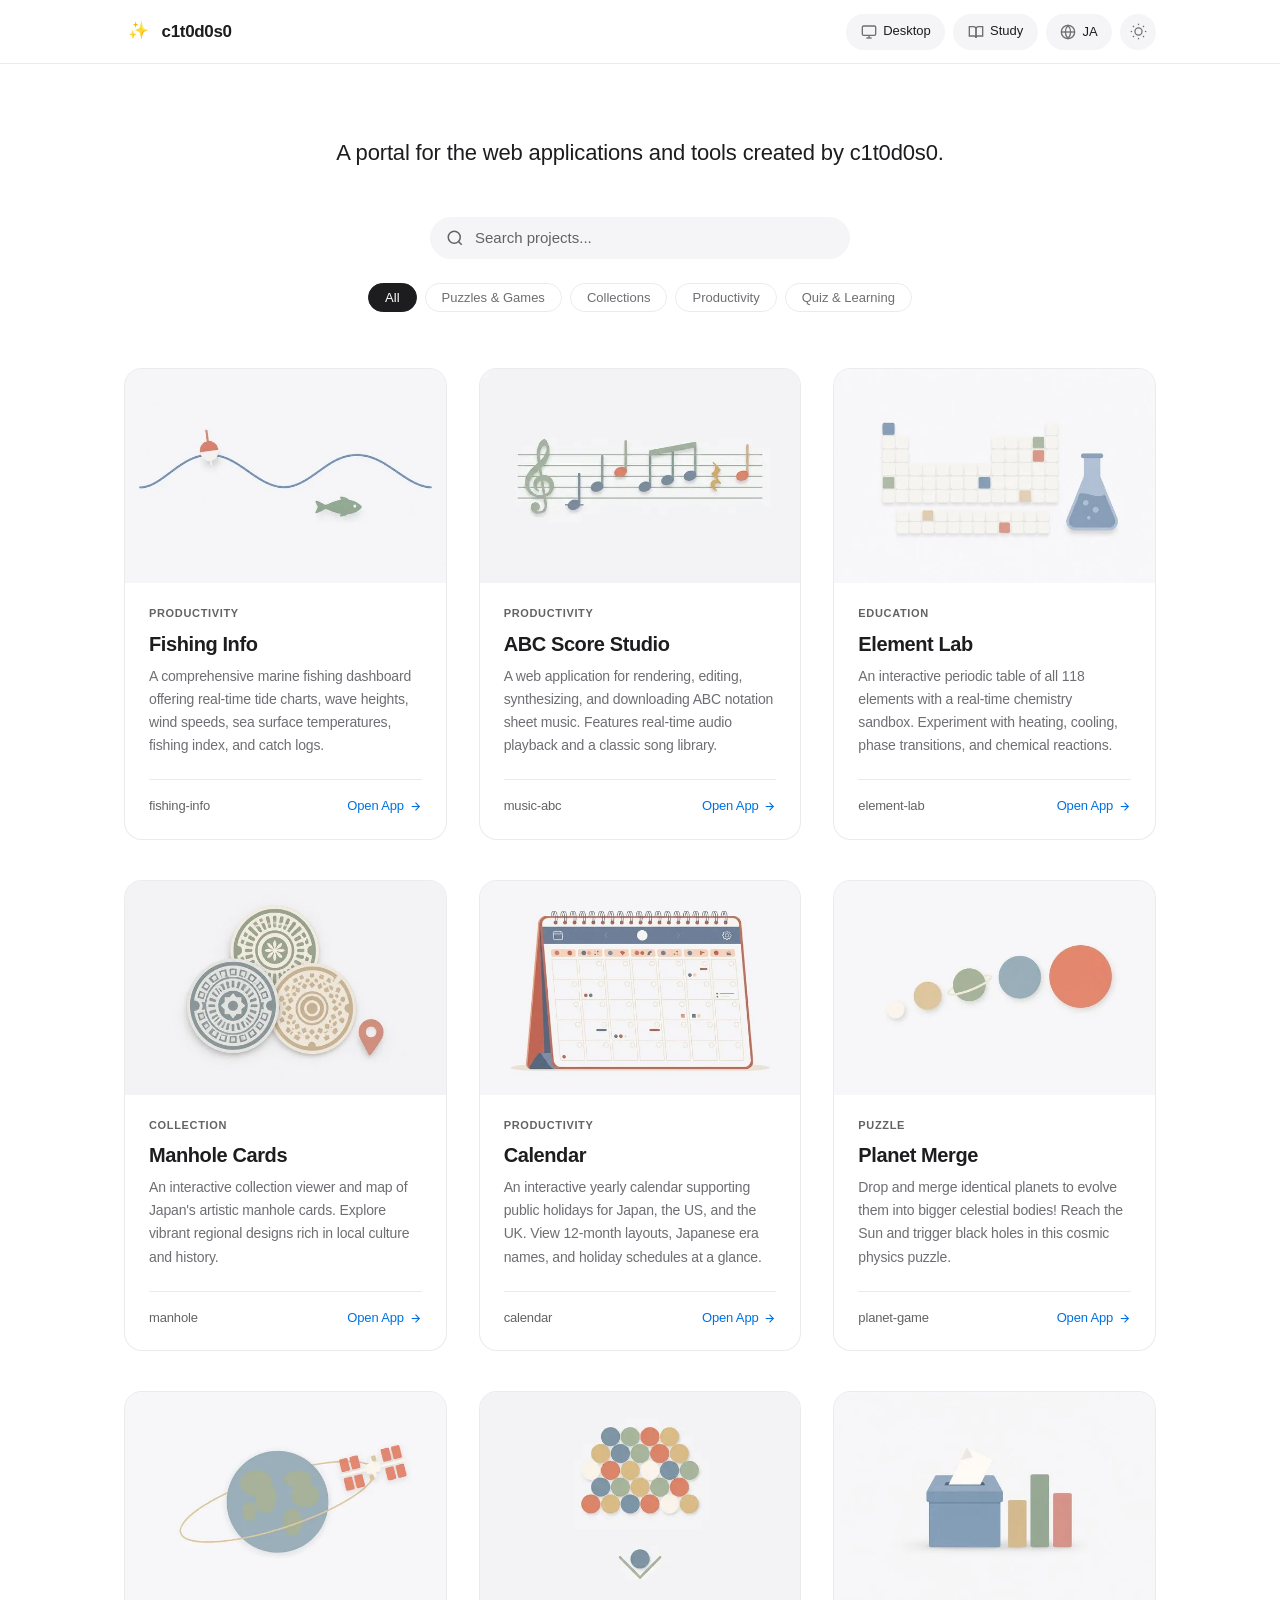
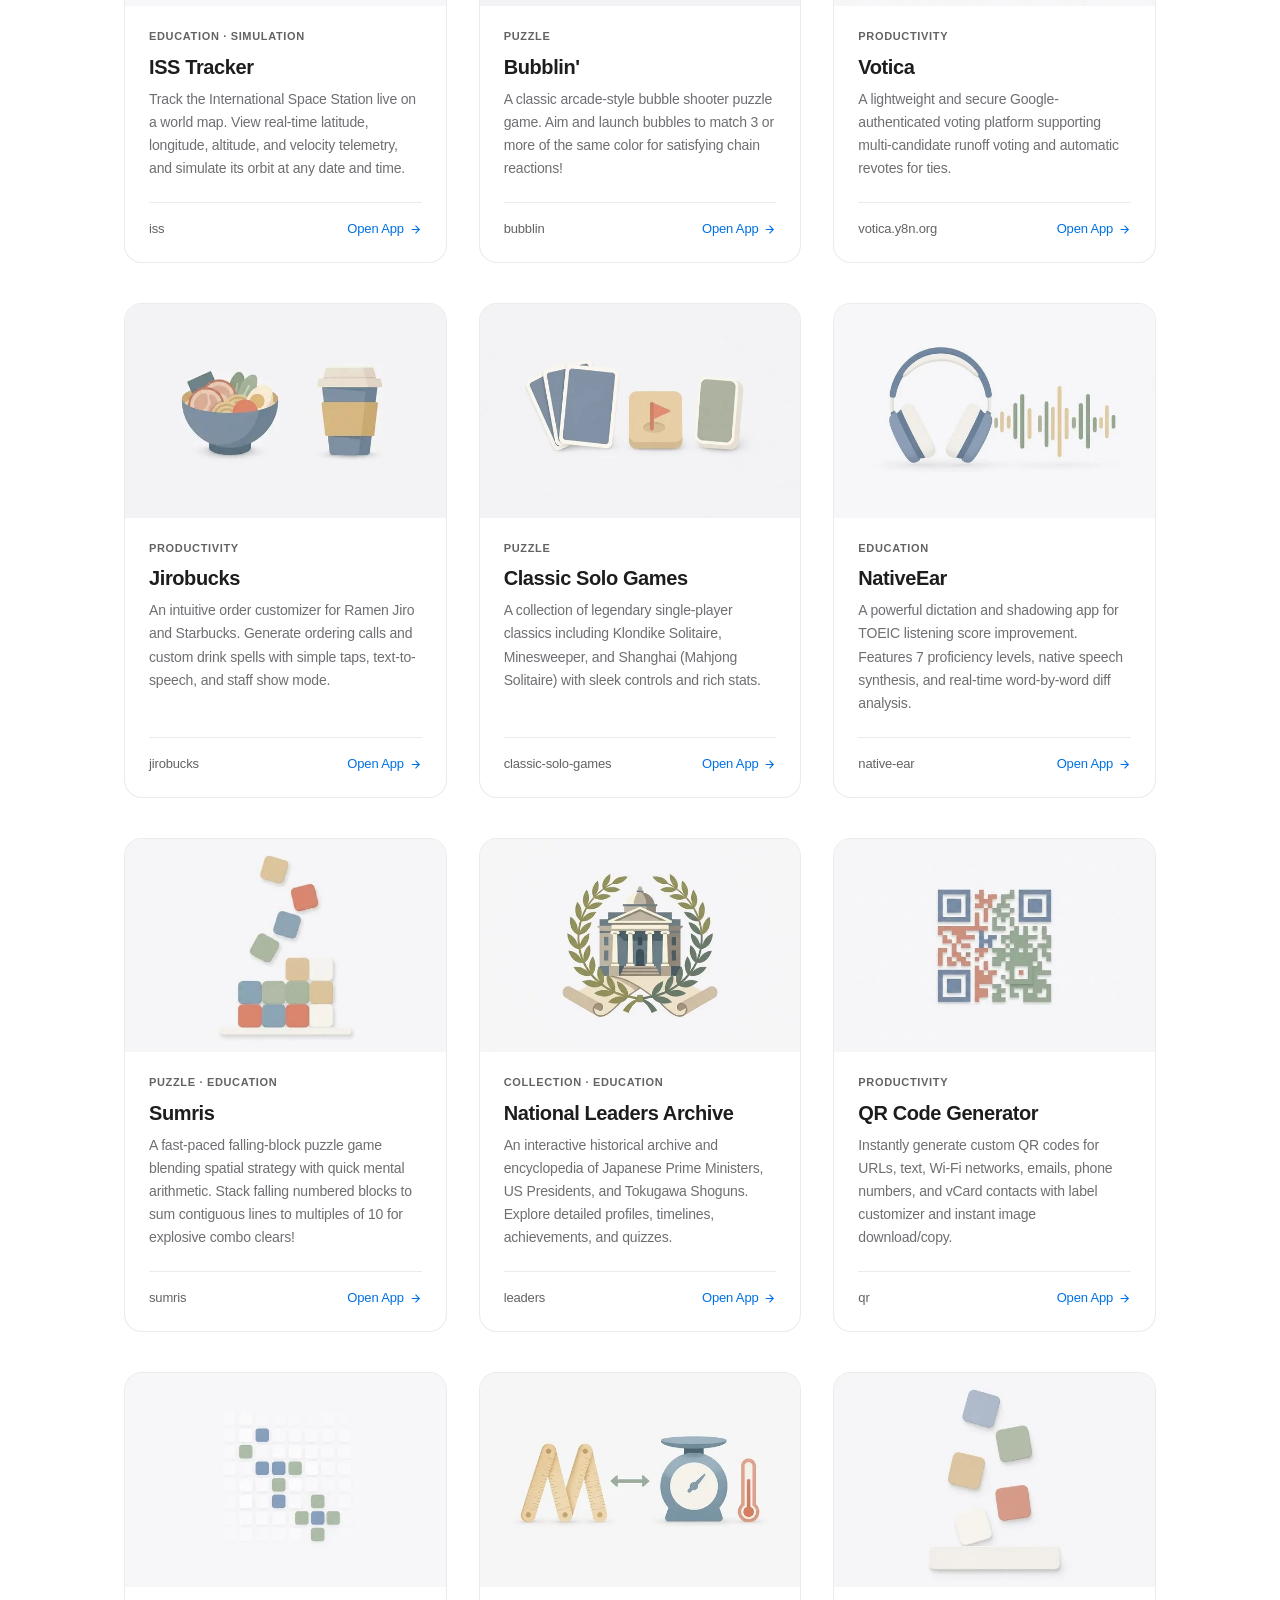
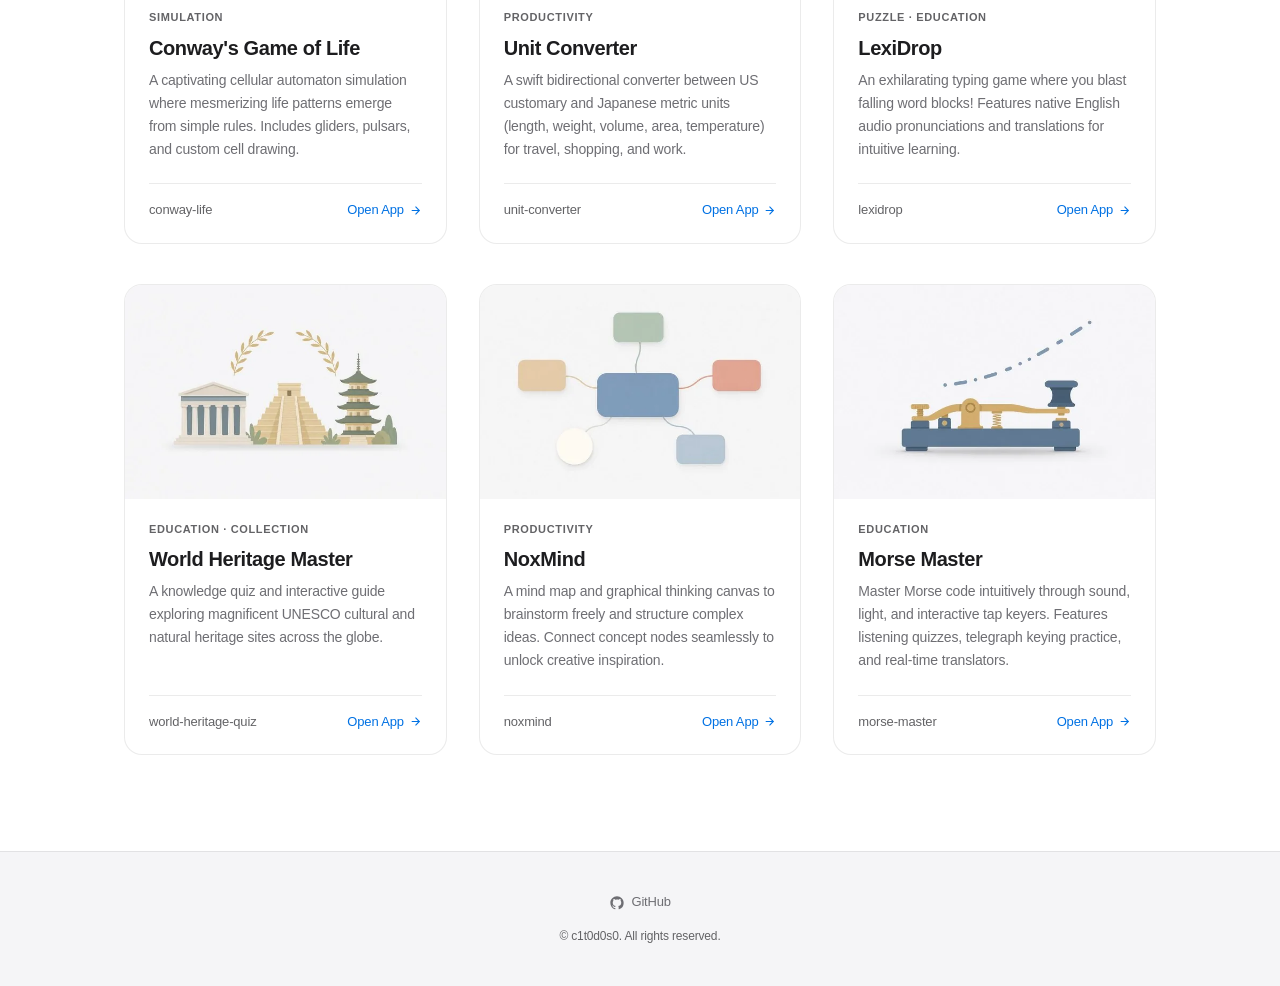
==== commit 4028da8e: "changed title for study.html" ====
--- a/index.html
+++ b/index.html
@@ -874,7 +874,7 @@
         </a>
 
         <!-- Learning Apps for Elementary School Students -->
-        <a href="study.html" class="lang-toggle-btn nav-link-btn" aria-label="小学生向け学習アプリ" title="まなびの どうぶつえん - 小学生向け学習アプリのリンク集" style="text-decoration:none;">
+        <a href="study.html" class="lang-toggle-btn nav-link-btn" aria-label="小学生向け学習アプリ" title="THE LEARNING ZOO - 小学生向け学習アプリのリンク集" style="text-decoration:none;">
           <svg width="18" height="18" fill="none" stroke="currentColor" stroke-width="2" viewBox="0 0 24 24">
             <path d="M2 4h6a4 4 0 0 1 4 4v13a3 3 0 0 0-3-3H2z"></path>
             <path d="M22 4h-6a4 4 0 0 0-4 4v13a3 3 0 0 1 3-3h7z"></path>
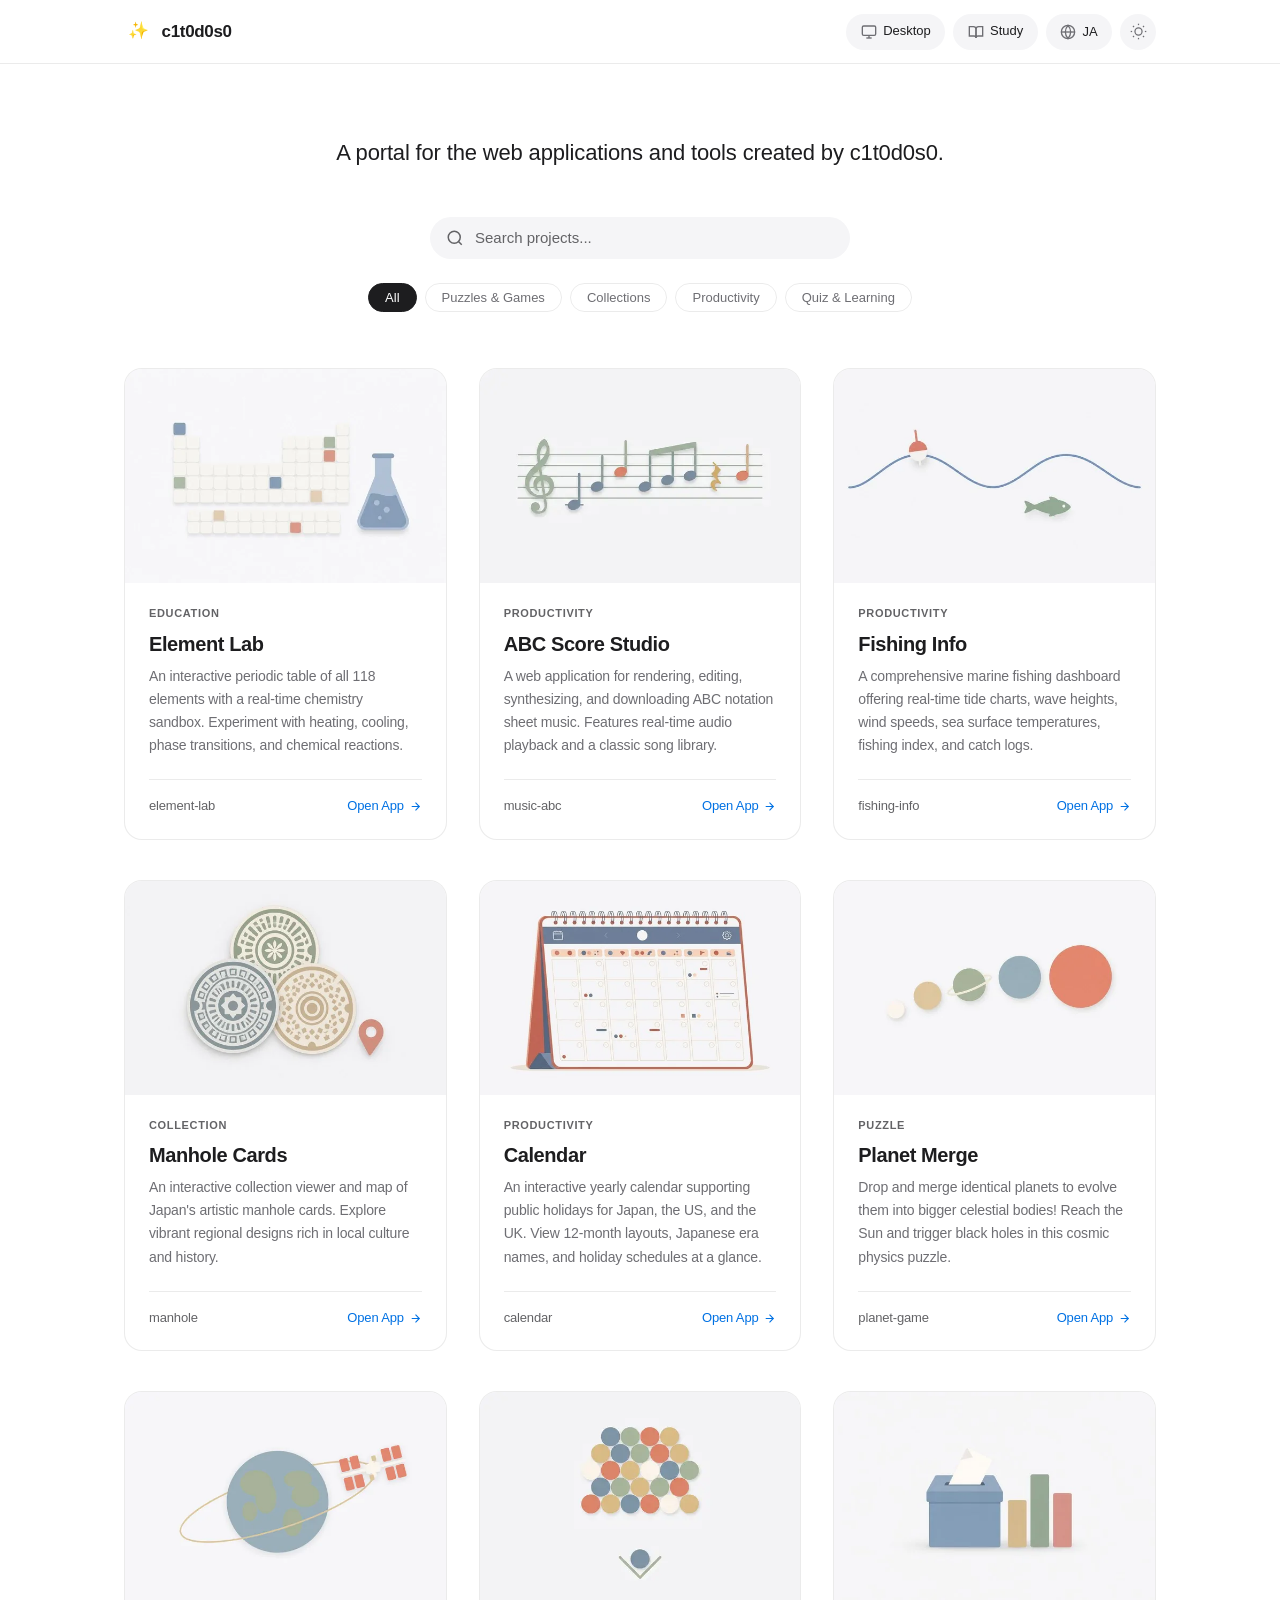
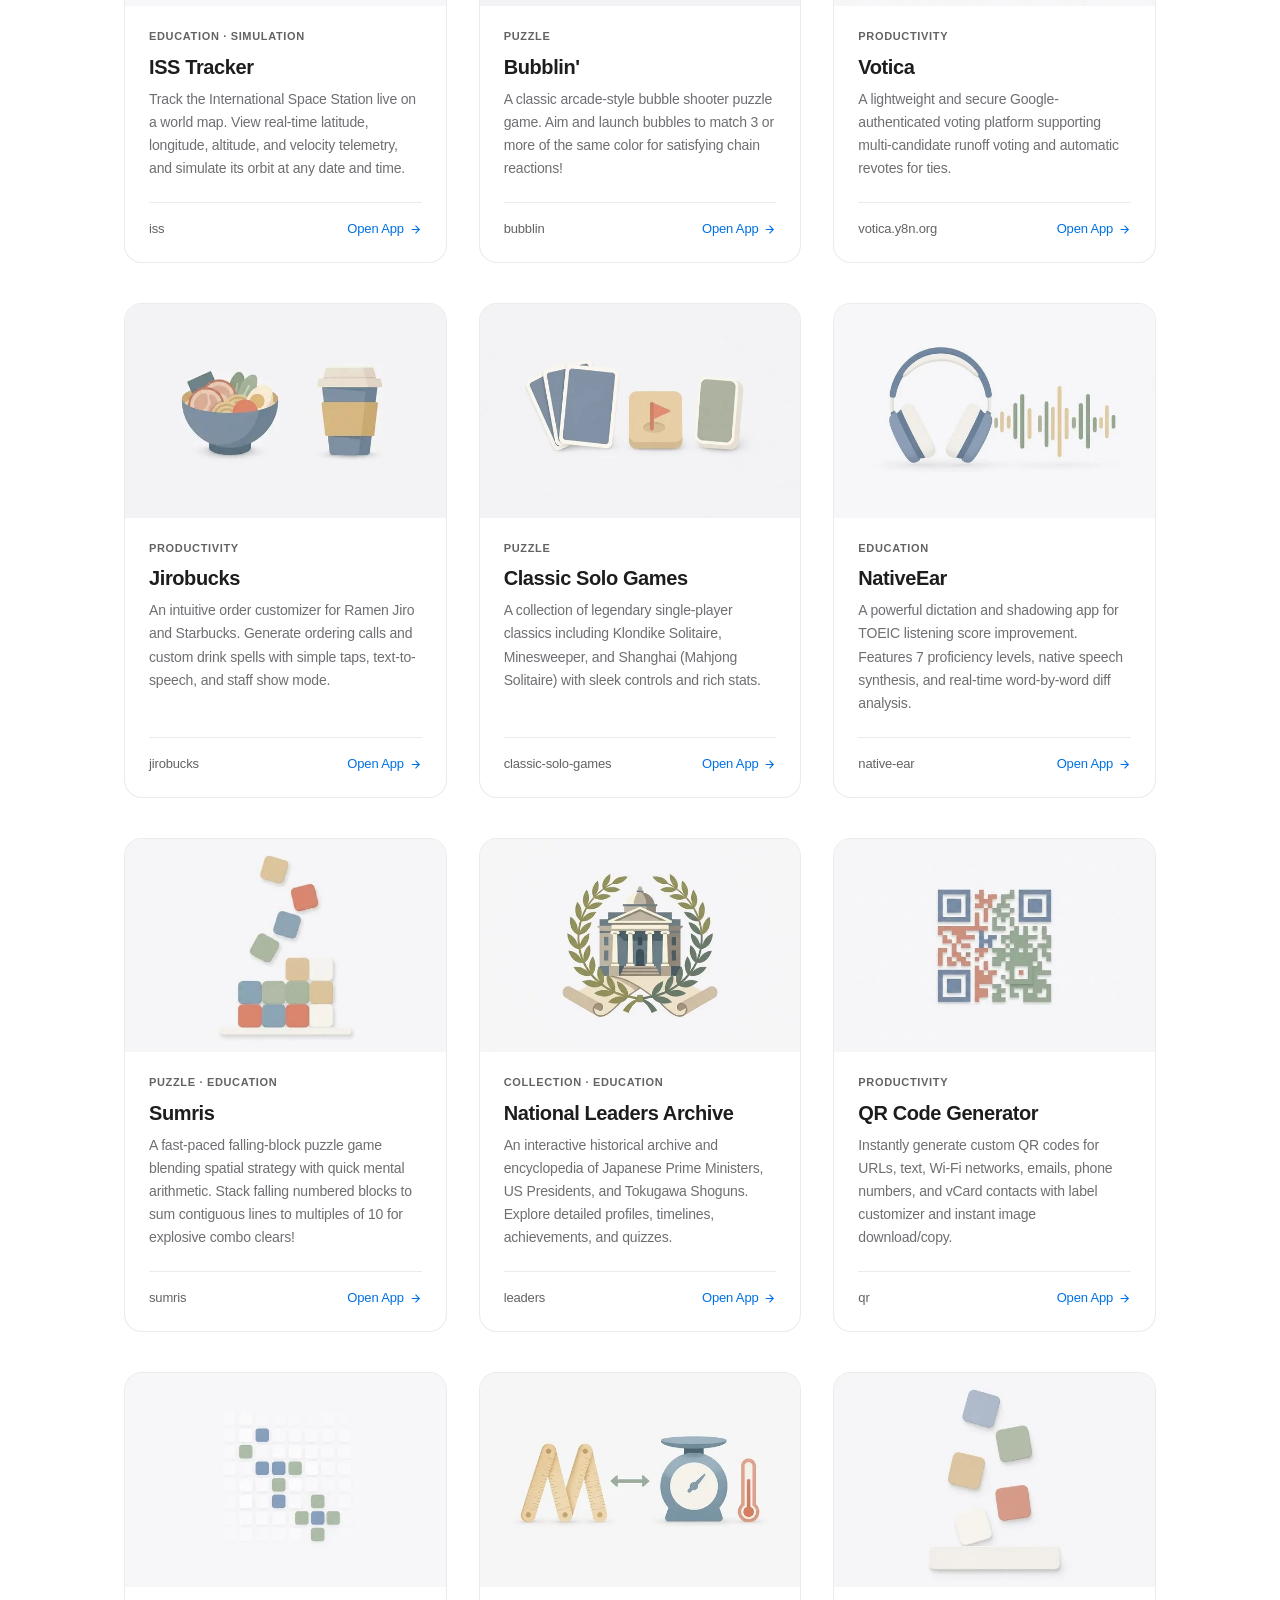
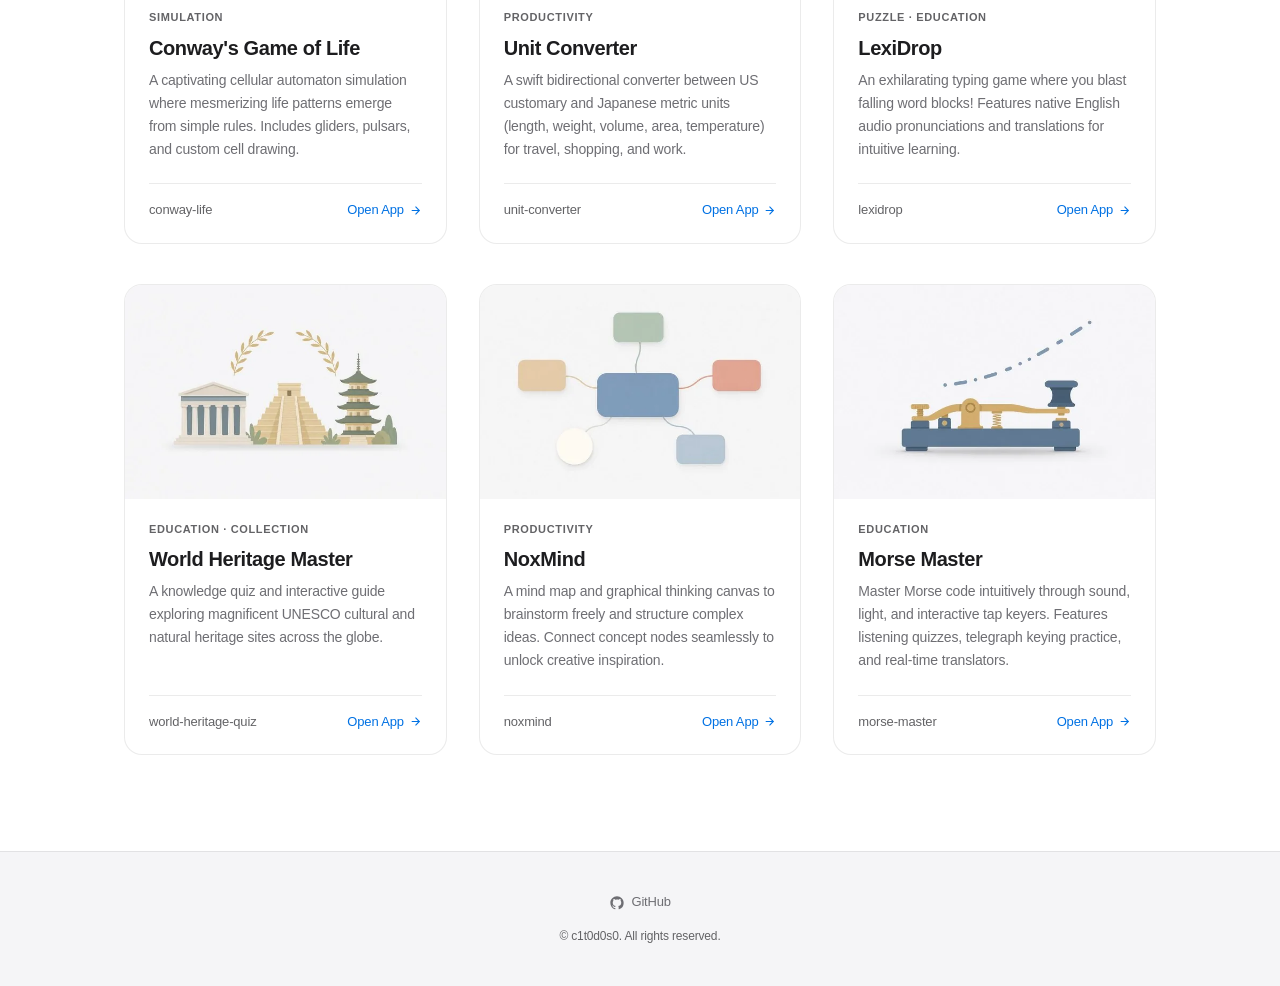
==== commit c9817296: "remove BreadcrumbList" ====
--- a/index.html
+++ b/index.html
@@ -92,9 +92,6 @@
         "isPartOf": {
           "@id": "https://c1t0d0s0.y8n.org/#website"
         },
-        "breadcrumb": {
-          "@id": "https://c1t0d0s0.y8n.org/#breadcrumb"
-        },
         "mainEntity": {
           "@id": "https://c1t0d0s0.y8n.org/#author"
         }
@@ -108,11 +105,6 @@
           "https://github.com/c1t0d0s0"
         ],
         "description": "Web developer creating interactive web applications, games, and productivity tools."
-      },
-      {
-        "@type": "BreadcrumbList",
-        "@id": "https://c1t0d0s0.y8n.org/#breadcrumb",
-        "itemListElement": []
       },
       {
         "@type": "CollectionPage",
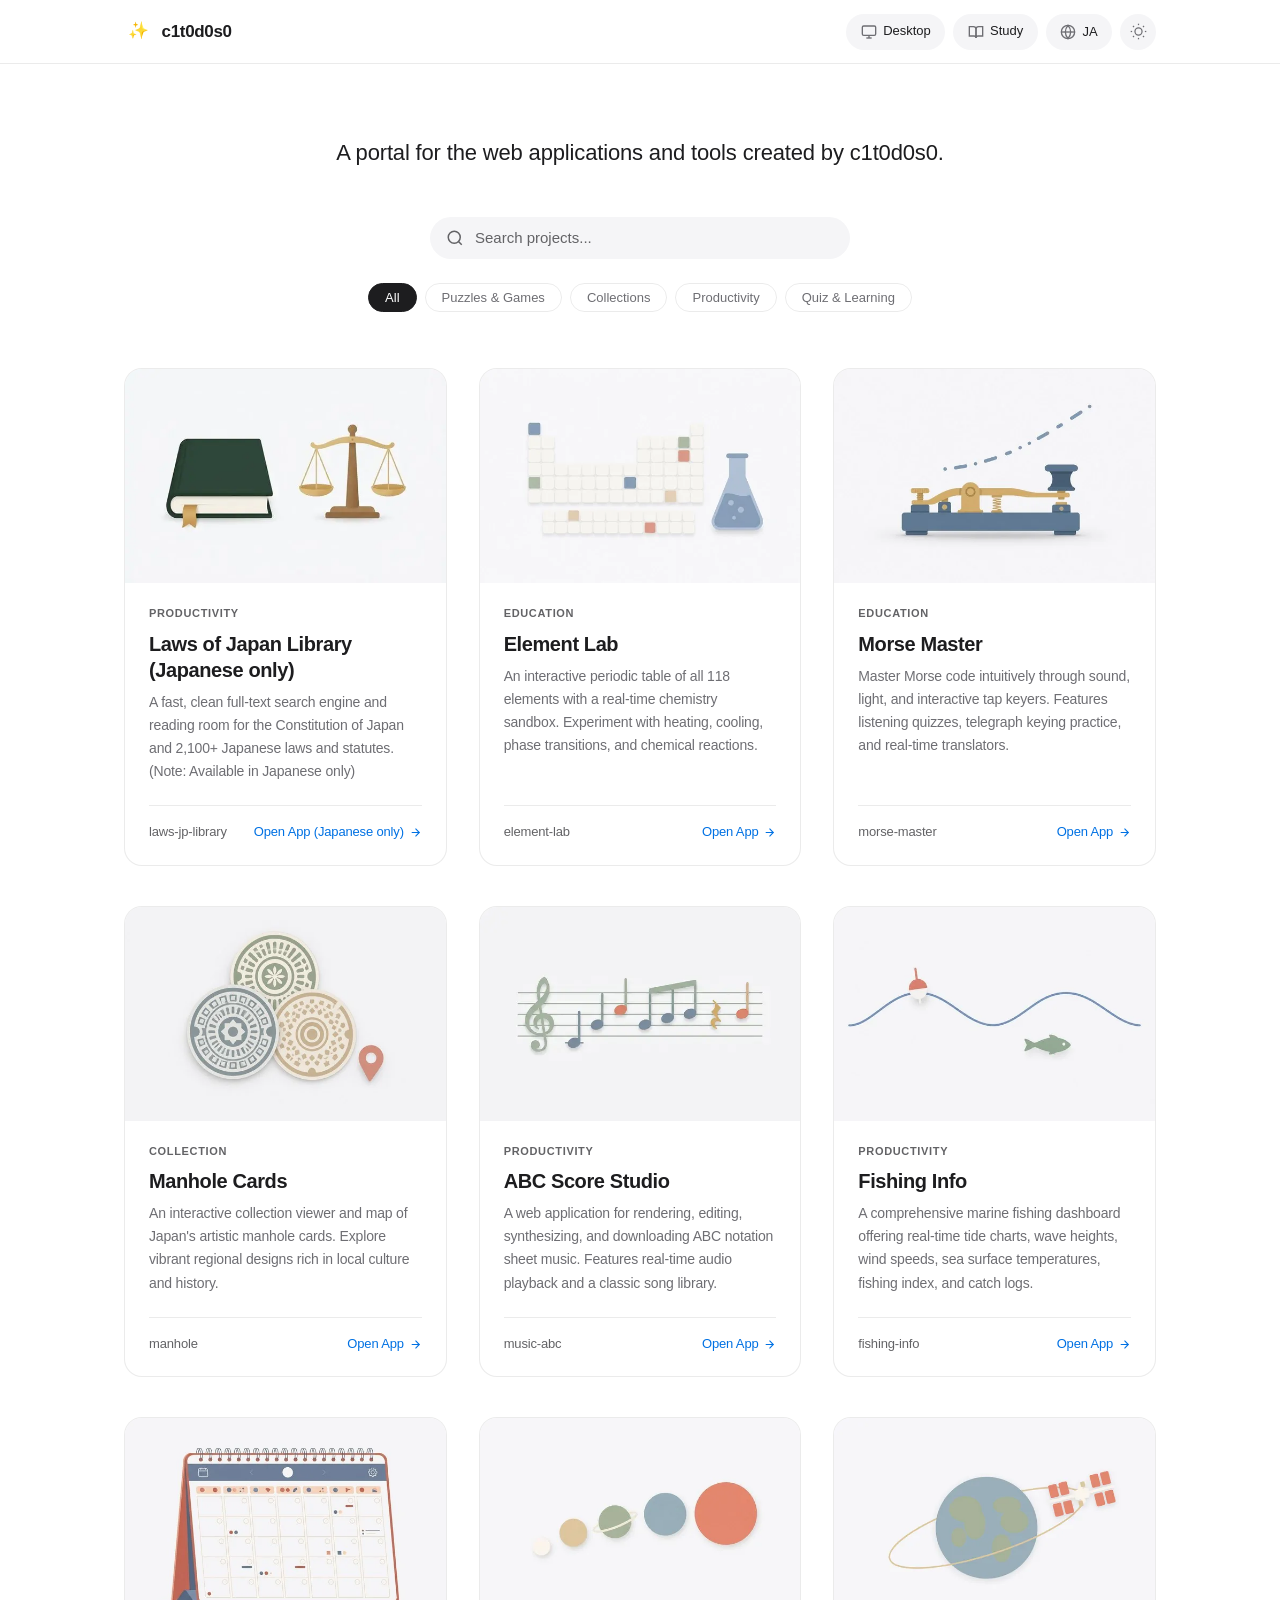
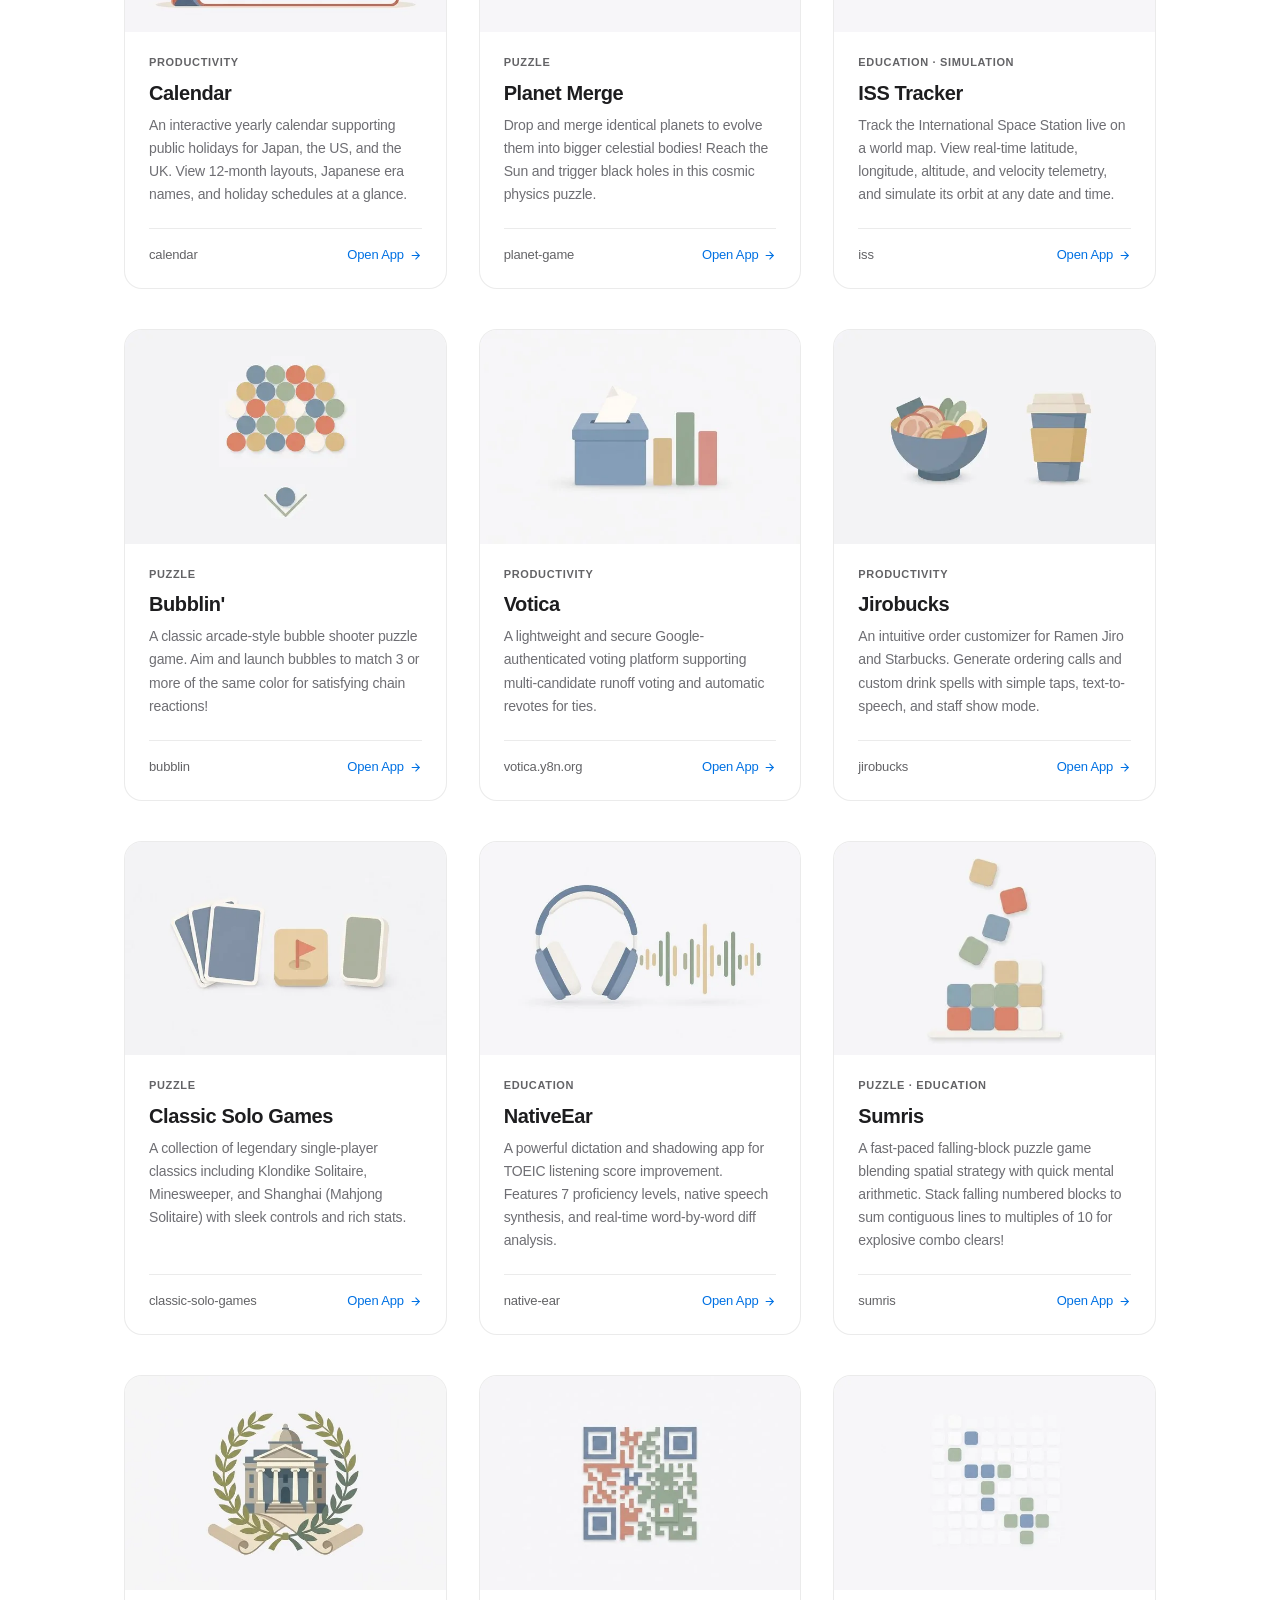
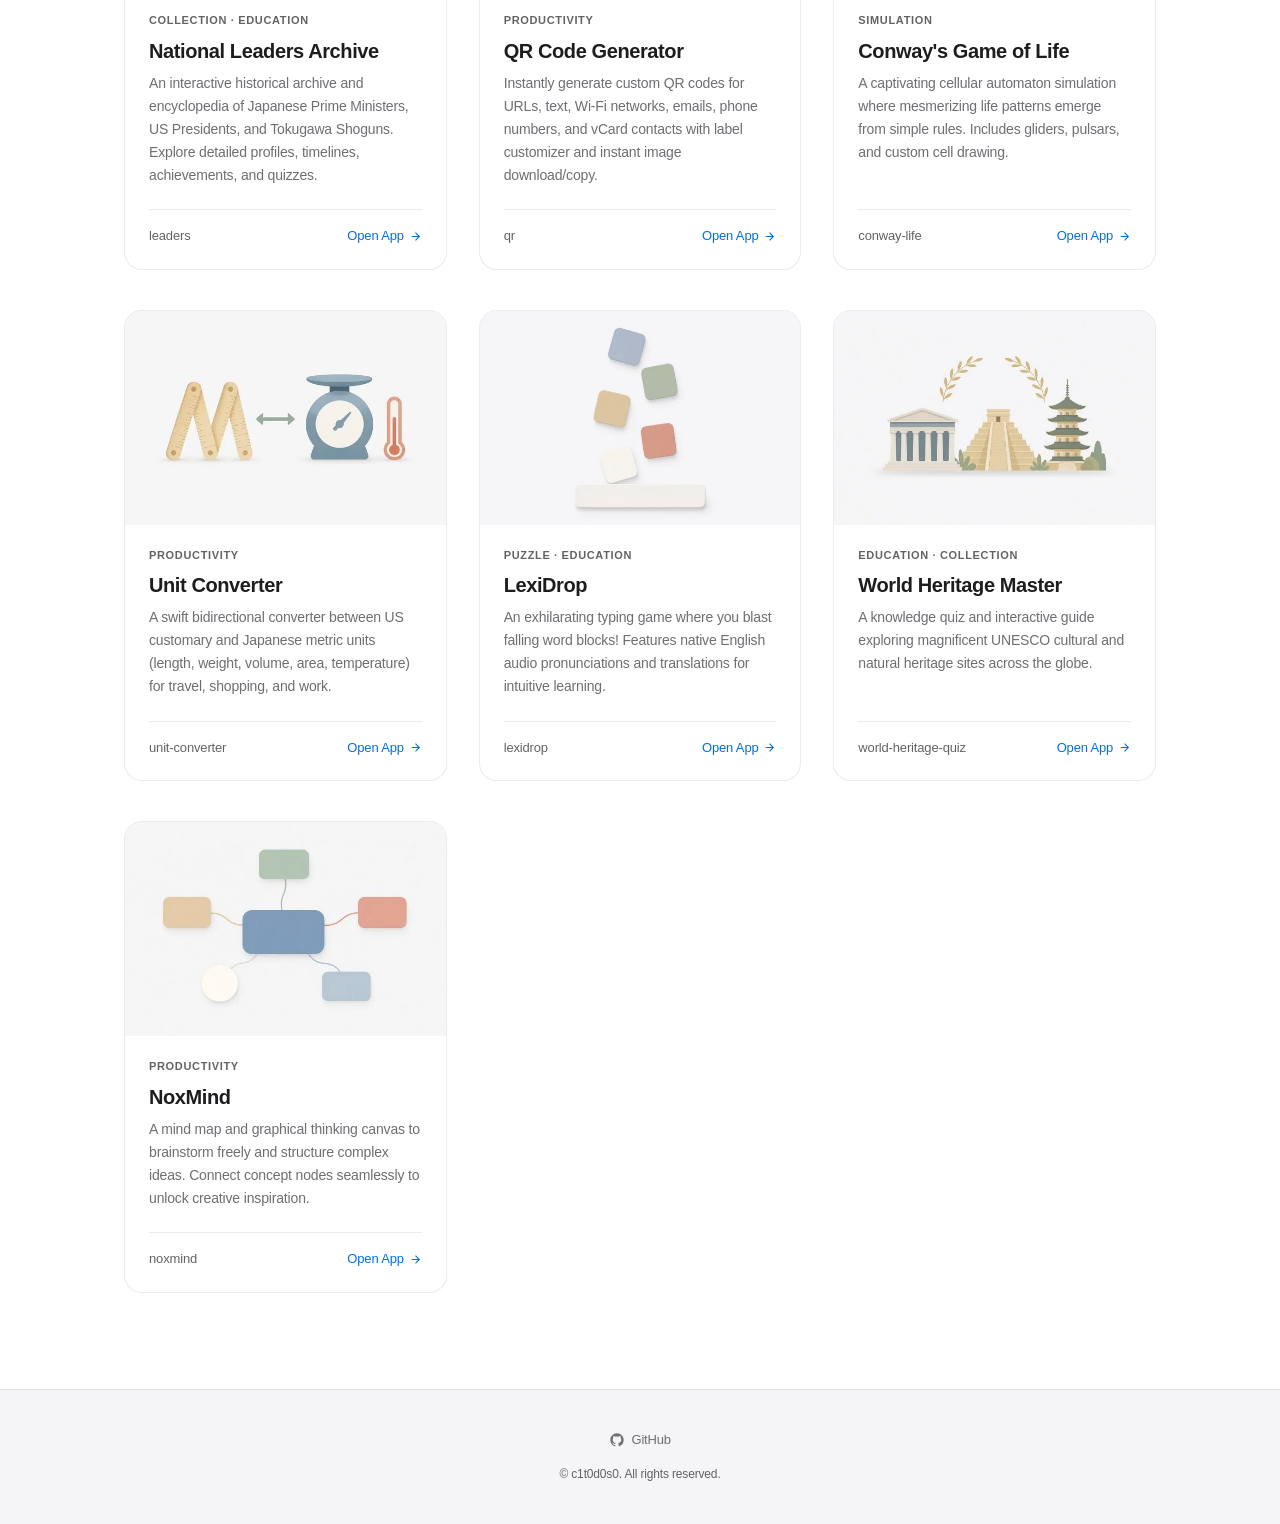
==== commit 8bf401cc: "added laws-jp-library" ====
--- a/index.html
+++ b/index.html
@@ -37,8 +37,8 @@
   </script>
   
   <!-- SEO & Meta Tags -->
-  <meta name="description" id="metaDescription" content="c1t0d0s0が制作・公開しているWebアプリケーションおよびWebツールのポータルサイトです。マンホールカード、NoxMind、世界遺産マスター、LexiDrop、Unit Converter、元素ラボ、ライフゲーム、モールスマスター、Votica、クラシック・ソロゲームズ、Planet Merge、NativeEar、釣行ナビ、QRコード生成、歴代指導者アーカイブ、カレンダー、Sumris、Bubblin'、ISS Tracker、ABC譜面スタジオ、ジローバックスなどにアクセスできます。">
-  <meta name="keywords" content="c1t0d0s0, マンホールカード, Manhole Cards, NoxMind, マインドマップ, Mind Map, 世界遺産マスター, World Heritage Quiz, LexiDrop, Unit Converter, 元素ラボ, Element Lab, ライフゲーム, Conway's Game of Life, モールスマスター, Morse Master, モールス信号, Votica, 投票プラットフォーム, クラシック・ソロゲームズ, Classic Solo Games, ソリティア, マインスイーパー, 上海, Planet Merge, プラネットマージ, 惑星合体ゲーム, 落ち物パズル, 物理パズル, NativeEar, ネイティブイヤー, ディクテーション, シャドーイング, TOEIC, 英語リスニング, 釣行ナビ, Fishing Info, タイドグラフ, 潮汐, 海洋気象, 釣果記録, QRコード生成, QR Code Generator, 歴代指導者アーカイブ, National Leaders Archive, 歴史リーダー事典, 歴代首相, 歴代大統領, 徳川将軍, カレンダー, Calendar, 年間カレンダー, 祝日, Sumris, サムリス, 数字パズル, Bubblin', バブリン, パズルボブル, バブルシューター, ISS Tracker, ISSトラッカー, 国際宇宙ステーション, International Space Station, 軌道シミュレーション, ABC譜面スタジオ, ABC Score Studio, 楽譜, 記譜法, ジローバックス, Jirobucks, 二郎コール, スタバ呪文, Webアプリ, ポータル">
+  <meta name="description" id="metaDescription" content="c1t0d0s0が制作・公開しているWebアプリケーションおよびWebツールのポータルサイトです。マンホールカード、NoxMind、世界遺産マスター、LexiDrop、Unit Converter、元素ラボ、ライフゲーム、モールスマスター、Votica、クラシック・ソロゲームズ、Planet Merge、NativeEar、釣行ナビ、QRコード生成、歴代指導者アーカイブ、カレンダー、Sumris、Bubblin'、ISS Tracker、ABC譜面スタジオ、ジローバックス、法令図書館などにアクセスできます。">
+  <meta name="keywords" content="c1t0d0s0, マンホールカード, Manhole Cards, NoxMind, マインドマップ, Mind Map, 世界遺産マスター, World Heritage Quiz, LexiDrop, Unit Converter, 元素ラボ, Element Lab, ライフゲーム, Conway's Game of Life, モールスマスター, Morse Master, モールス信号, Votica, 投票プラットフォーム, クラシック・ソロゲームズ, Classic Solo Games, ソリティア, マインスイーパー, 上海, Planet Merge, プラネットマージ, 惑星合体ゲーム, 落ち物パズル, 物理パズル, NativeEar, ネイティブイヤー, ディクテーション, シャドーイング, TOEIC, 英語リスニング, 釣行ナビ, Fishing Info, タイドグラフ, 潮汐, 海洋気象, 釣果記録, QRコード生成, QR Code Generator, 歴代指導者アーカイブ, National Leaders Archive, 歴史リーダー事典, 歴代首相, 歴代大統領, 徳川将軍, カレンダー, Calendar, 年間カレンダー, 祝日, Sumris, サムリス, 数字パズル, Bubblin', バブリン, パズルボブル, バブルシューター, ISS Tracker, ISSトラッカー, 国際宇宙ステーション, International Space Station, 軌道シミュレーション, ABC譜面スタジオ, ABC Score Studio, 楽譜, 記譜法, ジローバックス, Jirobucks, 二郎コール, スタバ呪文, 法令図書館, Laws of Japan Library, 日本の法令, 全文検索, 法律, 憲法, 条文検索, 六法, Webアプリ, ポータル">
   <meta name="author" content="c1t0d0s0">
 
   <!-- Open Graph / Facebook -->
@@ -118,7 +118,7 @@
         "mainEntity": {
           "@type": "ItemList",
           "name": "Web Applications by c1t0d0s0",
-          "numberOfItems": 21,
+          "numberOfItems": 22,
           "itemListElement": [
             {
               "@type": "ListItem",
@@ -265,6 +265,13 @@
               "position": 21,
               "item": {
                 "@id": "https://c1t0d0s0.y8n.org/morse-master/#app"
+              }
+            },
+            {
+              "@type": "ListItem",
+              "position": 22,
+              "item": {
+                "@id": "https://c1t0d0s0.y8n.org/laws-jp-library/#app"
               }
             }
           ]
@@ -827,6 +834,32 @@
         "inLanguage": [
           "ja",
           "en"
+        ],
+        "offers": {
+          "@type": "Offer",
+          "price": "0",
+          "priceCurrency": "JPY"
+        },
+        "author": {
+          "@id": "https://c1t0d0s0.y8n.org/#author"
+        }
+      },
+      {
+        "@type": "WebApplication",
+        "@id": "https://c1t0d0s0.y8n.org/laws-jp-library/#app",
+        "name": "法令図書館",
+        "alternateName": "Laws of Japan Library",
+        "url": "https://c1t0d0s0.y8n.org/laws-jp-library/",
+        "image": [
+          "https://c1t0d0s0.y8n.org/assets/images/laws-jp-library.webp",
+          "https://c1t0d0s0.y8n.org/assets/images/laws-jp-library.jpg"
+        ],
+        "description": "日本国憲法と2,100本超の法律の全文、政令・省令を全文検索・閲覧できるWeb書庫。法令名検索や五十音・分野別ブラウズにも対応。",
+        "applicationCategory": "UtilitiesApplication",
+        "operatingSystem": "All",
+        "browserRequirements": "Requires HTML5 and JavaScript",
+        "inLanguage": [
+          "ja"
         ],
         "offers": {
           "@type": "Offer",
@@ -1780,6 +1813,47 @@
         </div>
       </a>
 
+      <!-- 22. 法令図書館 (Laws of Japan Library) -->
+      <a href="https://c1t0d0s0.y8n.org/laws-jp-library/" 
+         target="_blank" 
+         rel="noopener noreferrer" 
+         class="app-card" 
+         data-app-id="laws-jp-library"
+         data-category="tool" 
+         data-title-ja="法令図書館 日本の法令 全文検索 憲法 法律 条文 六法 検索 閲覧 データベース" 
+         data-title-en="Laws of Japan Library (Japanese only) legal search constitution japanese law statutes acts reading room" 
+         data-desc-ja="日本国憲法と2,100本超の法律の全文、政令・省令を全文検索・閲覧できるWeb書庫。法令名検索や五十音・分野別ブラウズにも対応。" 
+         data-desc-en="A fast, clean full-text search engine and reading room for the Constitution of Japan and 2,100+ Japanese laws and statutes. (Note: Available in Japanese only)">
+        <span class="card-update-badge" role="img" data-lastmod="2026-11-06" aria-label="最近更新されました（2026-11-06）" title="更新日: 2026-11-06"><svg viewBox="0 0 24 24" aria-hidden="true"><path class="spark-l" d="M10 2.5C10.6 7 13 9.4 17.5 10C13 10.6 10.6 13 10 17.5C9.4 13 7 10.6 2.5 10C7 9.4 9.4 7 10 2.5Z"></path><path class="spark-s" d="M18 14.5C18.3 16.4 19.6 17.7 21.5 18C19.6 18.3 18.3 19.6 18 21.5C17.7 19.6 16.4 18.3 14.5 18C16.4 17.7 17.7 16.4 18 14.5Z"></path></svg></span>
+        <div class="card-media">
+          <img src="assets/images/laws-jp-library.webp" alt="法令図書館 Laws of Japan Library" class="card-img" width="600" height="400" loading="lazy">
+        </div>
+        <div class="card-body">
+          <span class="card-badge">Productivity</span>
+          <h2 class="card-title">
+            <span class="card-title-text">法令図書館</span>
+            <svg width="20" height="20" fill="none" stroke="currentColor" stroke-width="2" viewBox="0 0 24 24">
+              <path d="M18 13v6a2 2 0 0 1-2 2H5a2 2 0 0 1-2-2V8a2 2 0 0 1 2-2h6"></path>
+              <polyline points="15 3 21 3 21 9"></polyline>
+              <line x1="10" y1="14" x2="21" y2="3"></line>
+            </svg>
+          </h2>
+          <p class="card-desc">
+            日本国憲法と2,100本超の法律の全文、政令・省令を全文検索・閲覧できるWeb書庫。法令名検索や五十音・分野別ブラウズにも対応。
+          </p>
+          <div class="card-footer">
+            <span class="card-url-domain">laws-jp-library</span>
+            <span class="card-action-btn">
+              <span class="card-action-text">サイトを開く</span>
+              <svg width="16" height="16" fill="none" stroke="currentColor" stroke-width="2.5" viewBox="0 0 24 24">
+                <line x1="5" y1="12" x2="19" y2="12"></line>
+                <polyline points="12 5 19 12 12 19"></polyline>
+              </svg>
+            </span>
+          </div>
+        </div>
+      </a>
+
       <!-- No Search Results Container -->
       <div class="no-results" id="noResults">
         <i>🔍</i>
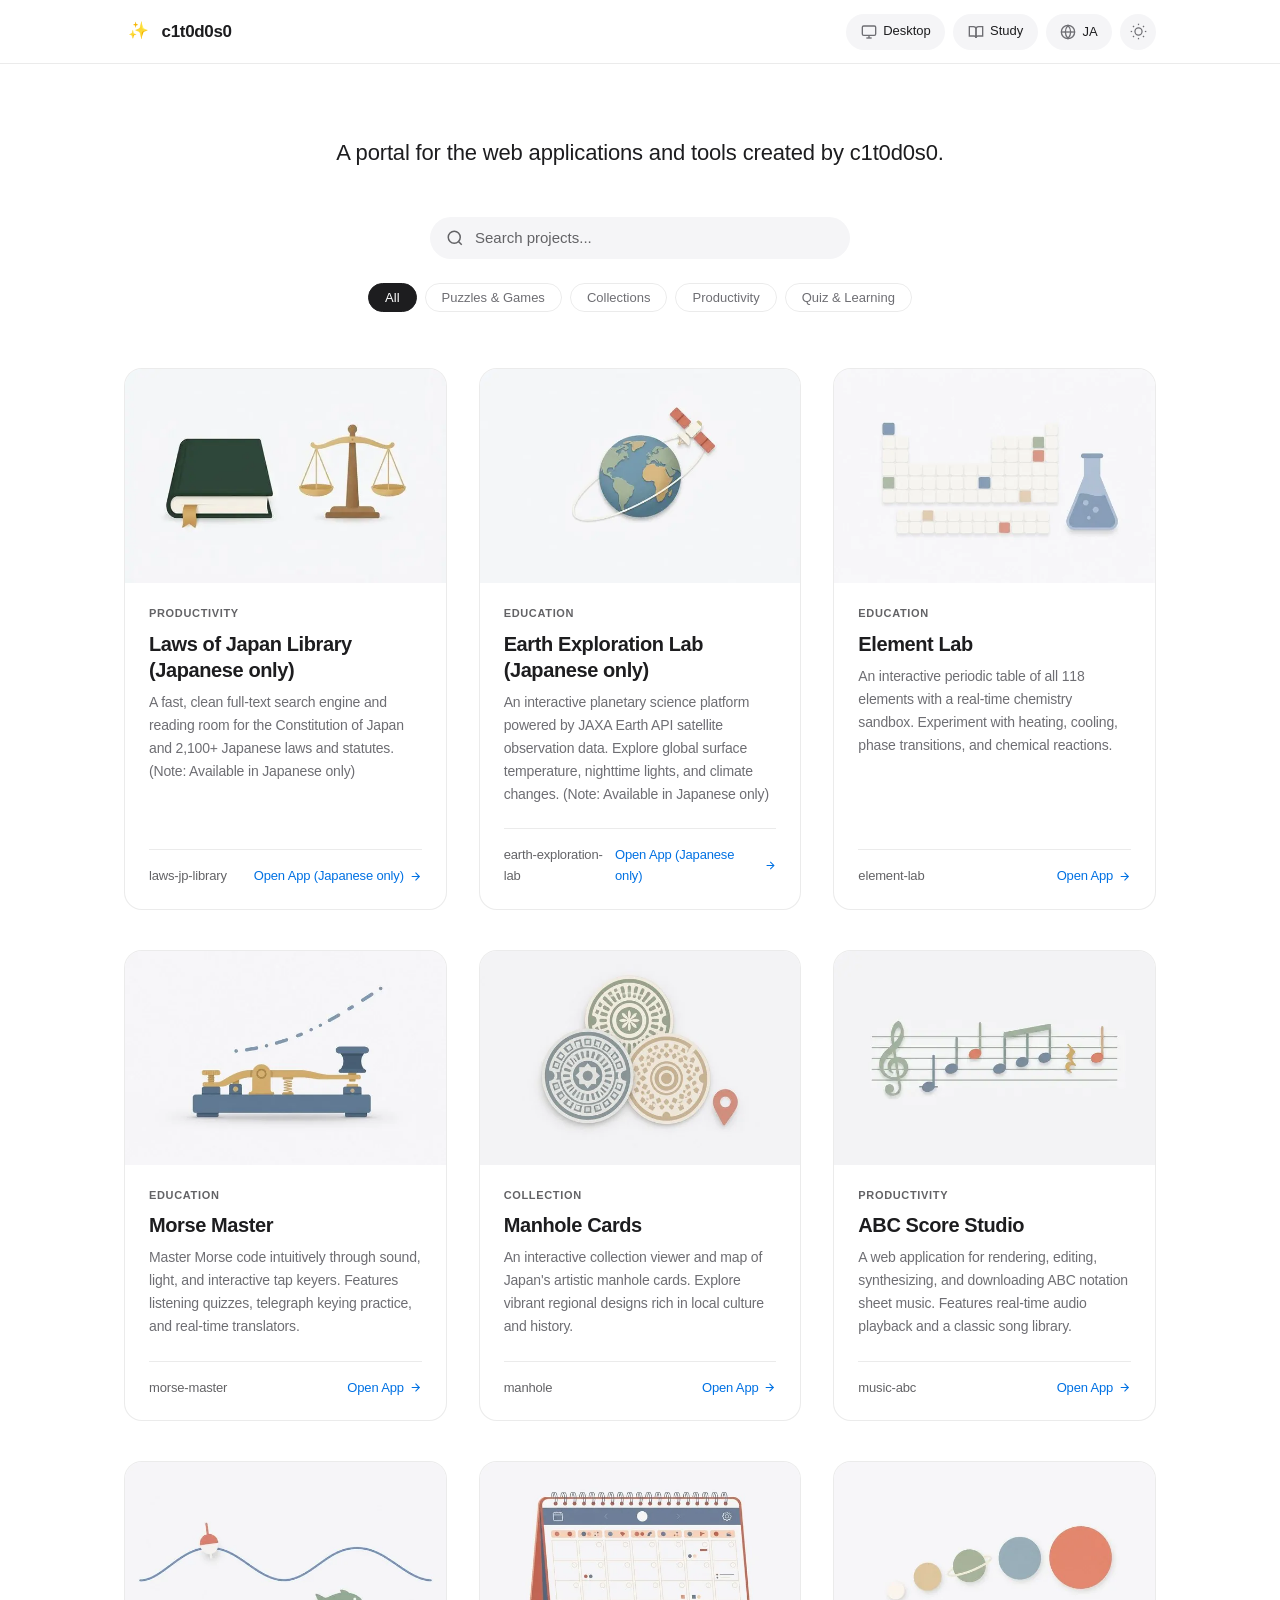
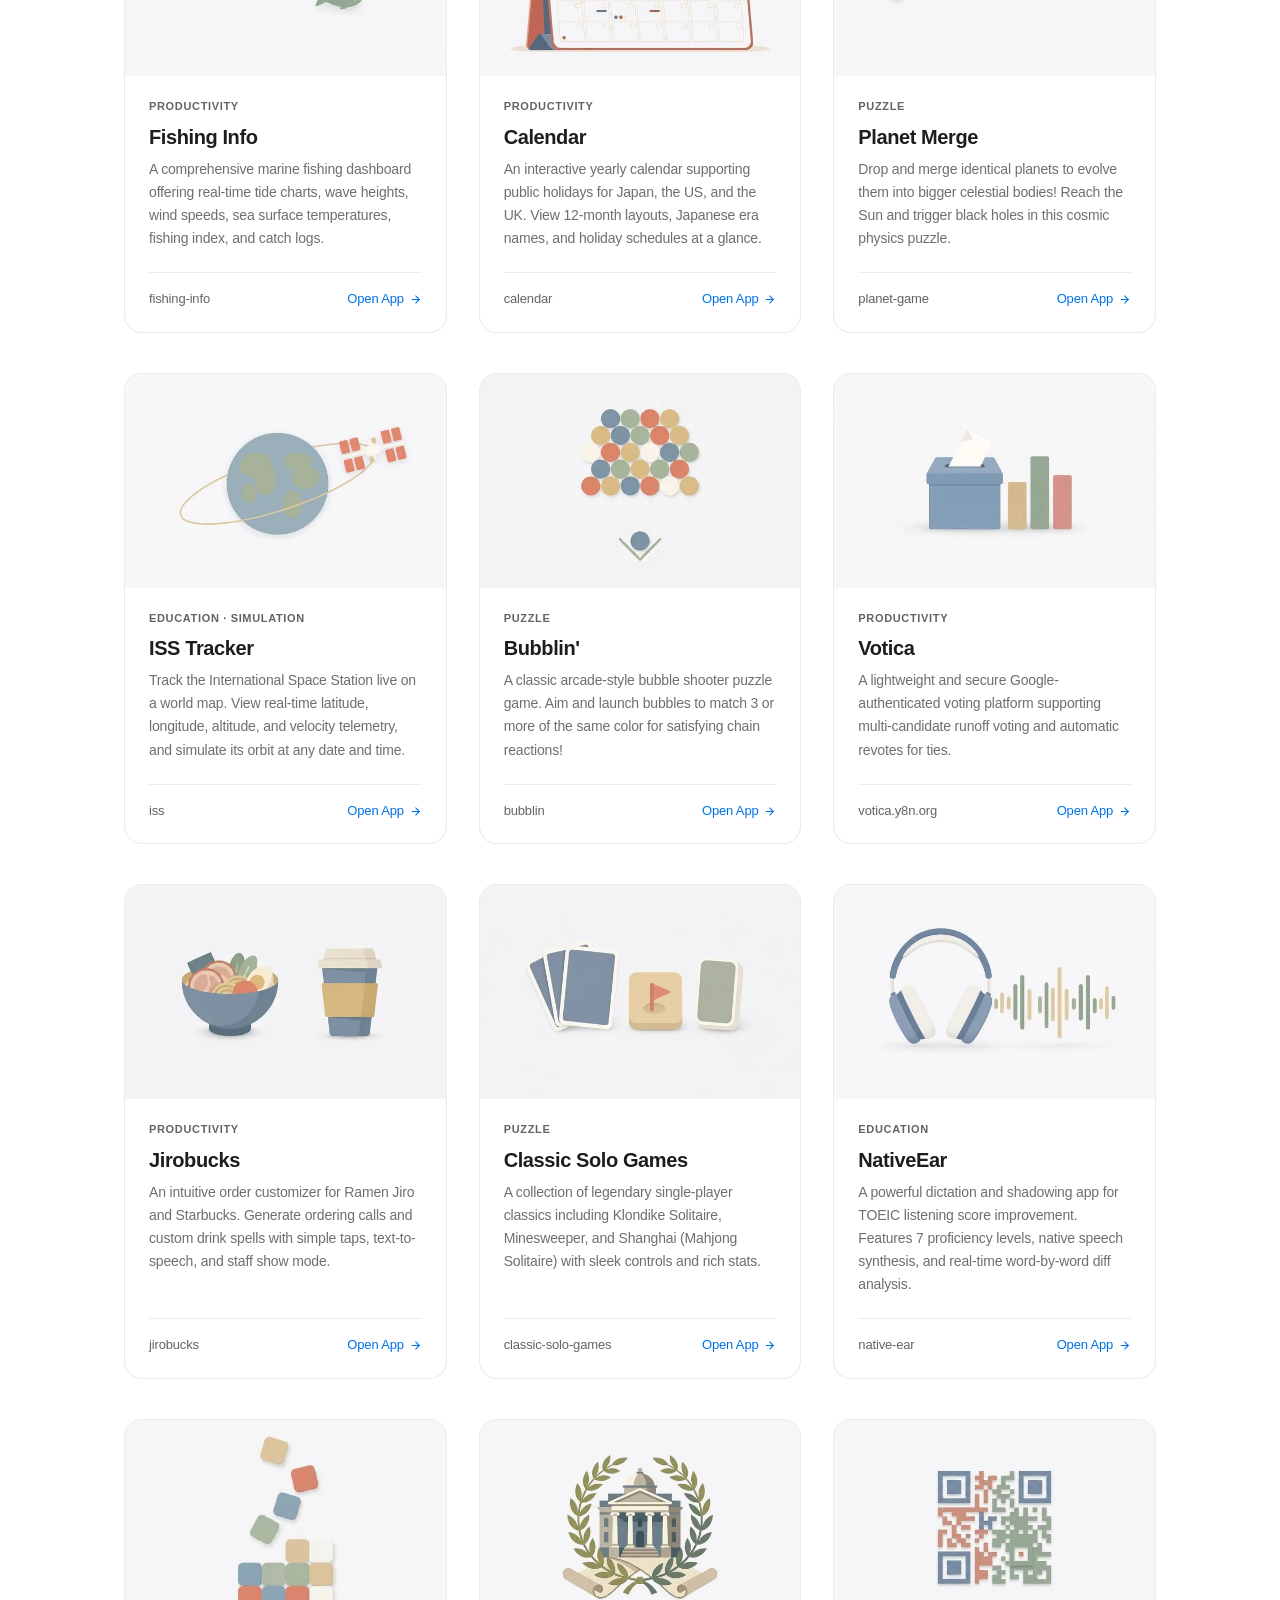
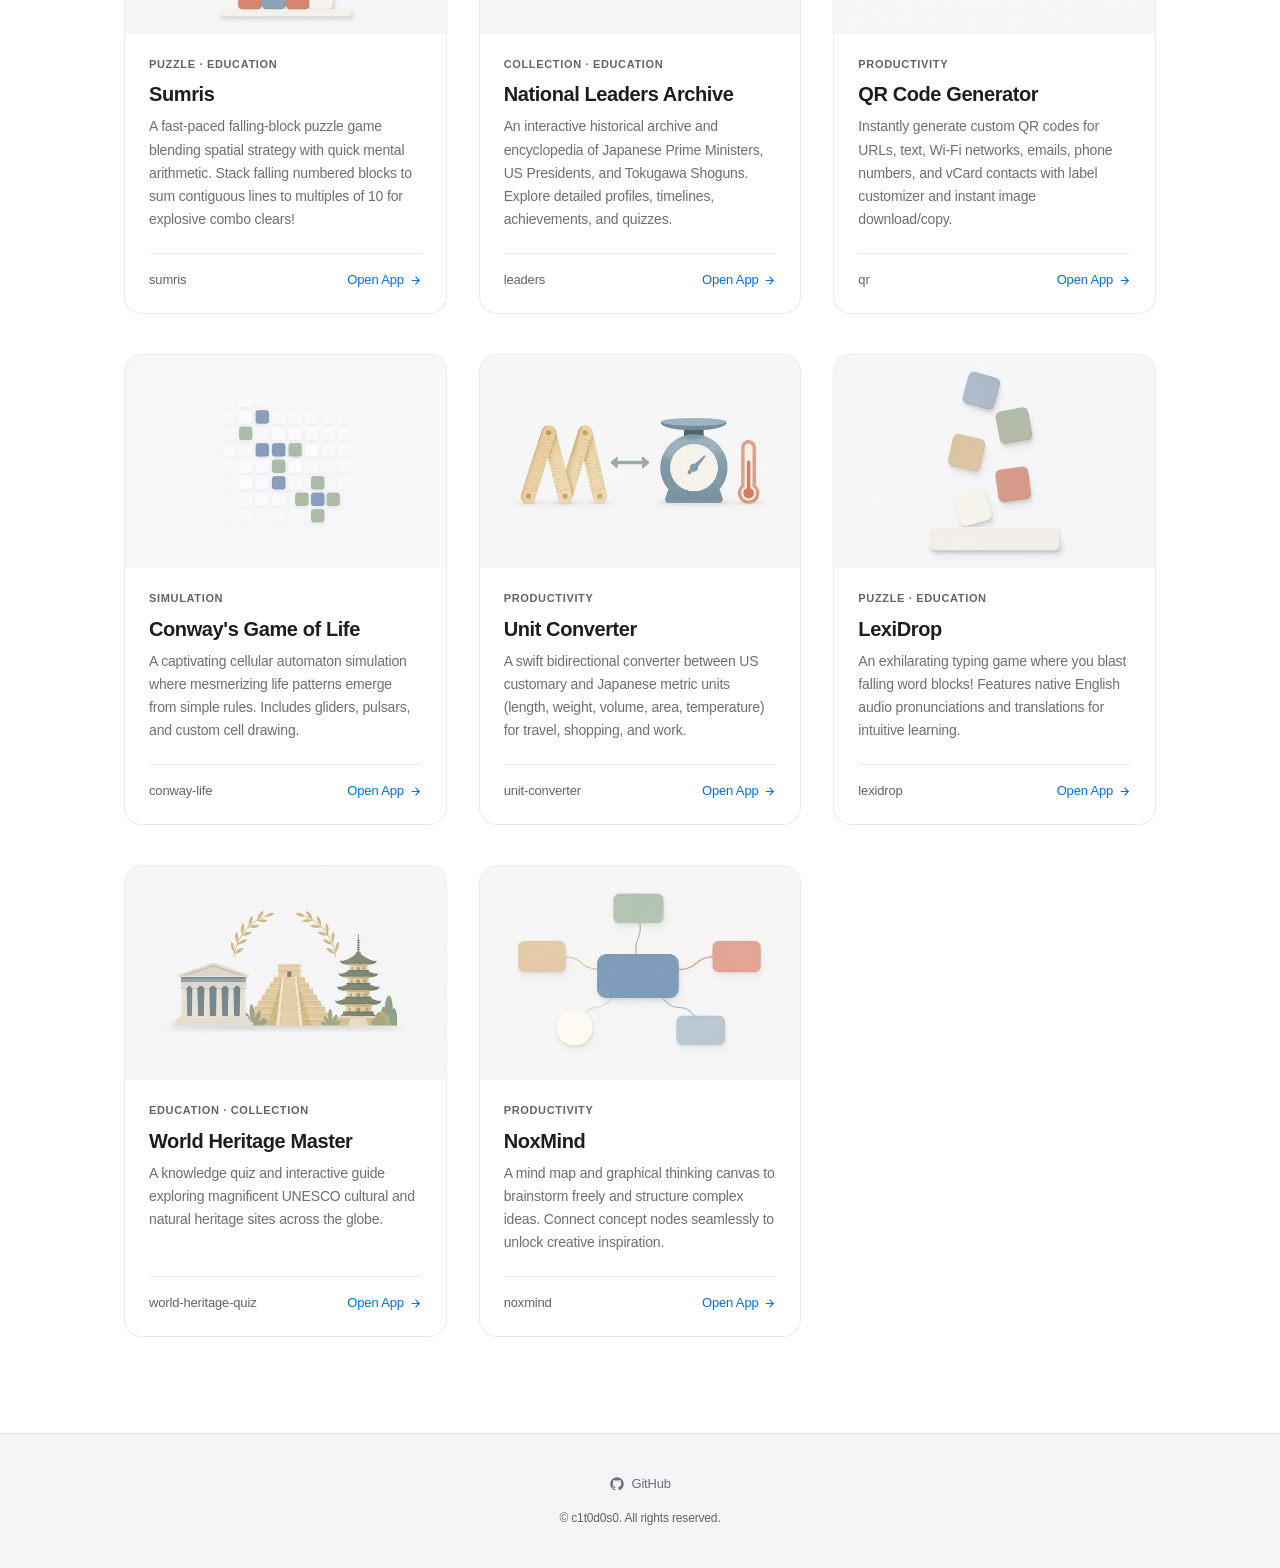
==== commit 5600aa08: "added earth-exploration-lab" ====
--- a/index.html
+++ b/index.html
@@ -37,8 +37,8 @@
   </script>
   
   <!-- SEO & Meta Tags -->
-  <meta name="description" id="metaDescription" content="c1t0d0s0が制作・公開しているWebアプリケーションおよびWebツールのポータルサイトです。マンホールカード、NoxMind、世界遺産マスター、LexiDrop、Unit Converter、元素ラボ、ライフゲーム、モールスマスター、Votica、クラシック・ソロゲームズ、Planet Merge、NativeEar、釣行ナビ、QRコード生成、歴代指導者アーカイブ、カレンダー、Sumris、Bubblin'、ISS Tracker、ABC譜面スタジオ、ジローバックス、法令図書館などにアクセスできます。">
-  <meta name="keywords" content="c1t0d0s0, マンホールカード, Manhole Cards, NoxMind, マインドマップ, Mind Map, 世界遺産マスター, World Heritage Quiz, LexiDrop, Unit Converter, 元素ラボ, Element Lab, ライフゲーム, Conway's Game of Life, モールスマスター, Morse Master, モールス信号, Votica, 投票プラットフォーム, クラシック・ソロゲームズ, Classic Solo Games, ソリティア, マインスイーパー, 上海, Planet Merge, プラネットマージ, 惑星合体ゲーム, 落ち物パズル, 物理パズル, NativeEar, ネイティブイヤー, ディクテーション, シャドーイング, TOEIC, 英語リスニング, 釣行ナビ, Fishing Info, タイドグラフ, 潮汐, 海洋気象, 釣果記録, QRコード生成, QR Code Generator, 歴代指導者アーカイブ, National Leaders Archive, 歴史リーダー事典, 歴代首相, 歴代大統領, 徳川将軍, カレンダー, Calendar, 年間カレンダー, 祝日, Sumris, サムリス, 数字パズル, Bubblin', バブリン, パズルボブル, バブルシューター, ISS Tracker, ISSトラッカー, 国際宇宙ステーション, International Space Station, 軌道シミュレーション, ABC譜面スタジオ, ABC Score Studio, 楽譜, 記譜法, ジローバックス, Jirobucks, 二郎コール, スタバ呪文, 法令図書館, Laws of Japan Library, 日本の法令, 全文検索, 法律, 憲法, 条文検索, 六法, Webアプリ, ポータル">
+  <meta name="description" id="metaDescription" content="c1t0d0s0が制作・公開しているWebアプリケーションおよびWebツールのポータルサイトです。マンホールカード、NoxMind、世界遺産マスター、LexiDrop、Unit Converter、元素ラボ、ライフゲーム、モールスマスター、Votica、クラシック・ソロゲームズ、Planet Merge、NativeEar、釣行ナビ、QRコード生成、歴代指導者アーカイブ、カレンダー、Sumris、Bubblin'、ISS Tracker、ABC譜面スタジオ、ジローバックス、法令図書館、地球探検ラボなどにアクセスできます。">
+  <meta name="keywords" content="c1t0d0s0, マンホールカード, Manhole Cards, NoxMind, マインドマップ, Mind Map, 世界遺産マスター, World Heritage Quiz, LexiDrop, Unit Converter, 元素ラボ, Element Lab, ライフゲーム, Conway's Game of Life, モールスマスター, Morse Master, モールス信号, Votica, 投票プラットフォーム, クラシック・ソロゲームズ, Classic Solo Games, ソリティア, マインスイーパー, 上海, Planet Merge, プラネットマージ, 惑星合体ゲーム, 落ち物パズル, 物理パズル, NativeEar, ネイティブイヤー, ディクテーション, シャドーイング, TOEIC, 英語リスニング, 釣行ナビ, Fishing Info, タイドグラフ, 潮汐, 海洋気象, 釣果記録, QRコード生成, QR Code Generator, 歴代指導者アーカイブ, National Leaders Archive, 歴史リーダー事典, 歴代首相, 歴代大統領, 徳川将軍, カレンダー, Calendar, 年間カレンダー, 祝日, Sumris, サムリス, 数字パズル, Bubblin', バブリン, パズルボブル, バブルシューター, ISS Tracker, ISSトラッカー, 国際宇宙ステーション, International Space Station, 軌道シミュレーション, ABC譜面スタジオ, ABC Score Studio, 楽譜, 記譜法, ジローバックス, Jirobucks, 二郎コール, スタバ呪文, 法令図書館, Laws of Japan Library, 日本の法令, 全文検索, 法律, 憲法, 条文検索, 六法, 地球探検ラボ, Earth Exploration Lab, JAXA, 衛星データ, 地球科学, 気候変動, 探検マップ, 地球儀, Webアプリ, ポータル">
   <meta name="author" content="c1t0d0s0">
 
   <!-- Open Graph / Facebook -->
@@ -118,7 +118,7 @@
         "mainEntity": {
           "@type": "ItemList",
           "name": "Web Applications by c1t0d0s0",
-          "numberOfItems": 22,
+          "numberOfItems": 23,
           "itemListElement": [
             {
               "@type": "ListItem",
@@ -272,6 +272,13 @@
               "position": 22,
               "item": {
                 "@id": "https://c1t0d0s0.y8n.org/laws-jp-library/#app"
+              }
+            },
+            {
+              "@type": "ListItem",
+              "position": 23,
+              "item": {
+                "@id": "https://c1t0d0s0.y8n.org/earth-exploration-lab/#app"
               }
             }
           ]
@@ -856,6 +863,32 @@
         ],
         "description": "日本国憲法と2,100本超の法律の全文、政令・省令を全文検索・閲覧できるWeb書庫。法令名検索や五十音・分野別ブラウズにも対応。",
         "applicationCategory": "UtilitiesApplication",
+        "operatingSystem": "All",
+        "browserRequirements": "Requires HTML5 and JavaScript",
+        "inLanguage": [
+          "ja"
+        ],
+        "offers": {
+          "@type": "Offer",
+          "price": "0",
+          "priceCurrency": "JPY"
+        },
+        "author": {
+          "@id": "https://c1t0d0s0.y8n.org/#author"
+        }
+      },
+      {
+        "@type": "WebApplication",
+        "@id": "https://c1t0d0s0.y8n.org/earth-exploration-lab/#app",
+        "name": "地球探検ラボ",
+        "alternateName": "Earth Exploration Lab",
+        "url": "https://c1t0d0s0.y8n.org/earth-exploration-lab/",
+        "image": [
+          "https://c1t0d0s0.y8n.org/assets/images/earth-exploration-lab.webp",
+          "https://c1t0d0s0.y8n.org/assets/images/earth-exploration-lab.jpg"
+        ],
+        "description": "JAXA Earth APIの衛星観測データを誰でも自由に探検・比較できるWeb科学室。地表面温度・夜間光・降水量などの地球環境データを地図やタイムマシンで分析。",
+        "applicationCategory": "EducationalApplication",
         "operatingSystem": "All",
         "browserRequirements": "Requires HTML5 and JavaScript",
         "inLanguage": [
@@ -1854,6 +1887,47 @@
         </div>
       </a>
 
+      <!-- 23. 地球探検ラボ (Earth Exploration Lab) -->
+      <a href="https://c1t0d0s0.y8n.org/earth-exploration-lab/" 
+         target="_blank" 
+         rel="noopener noreferrer" 
+         class="app-card" 
+         data-app-id="earth-exploration-lab"
+         data-category="education" 
+         data-title-ja="地球探検ラボ Earth Exploration Lab JAXA 衛星データ 地球科学 気候変動 探検マップ データ実験室 宇宙 理科" 
+         data-title-en="Earth Exploration Lab (Japanese only) earth observation jaxa satellite data planetary science climate map" 
+         data-desc-ja="JAXA Earth APIの衛星観測データを誰でも自由に探検・比較できるWeb科学室。地表面温度・夜間光・降水量などの地球環境データを地図やタイムマシンで分析。" 
+         data-desc-en="An interactive planetary science platform powered by JAXA Earth API satellite observation data. Explore global surface temperature, nighttime lights, and climate changes. (Note: Available in Japanese only)">
+        <span class="card-update-badge" role="img" data-lastmod="2026-11-06" aria-label="最近更新されました（2026-11-06）" title="更新日: 2026-11-06"><svg viewBox="0 0 24 24" aria-hidden="true"><path class="spark-l" d="M10 2.5C10.6 7 13 9.4 17.5 10C13 10.6 10.6 13 10 17.5C9.4 13 7 10.6 2.5 10C7 9.4 9.4 7 10 2.5Z"></path><path class="spark-s" d="M18 14.5C18.3 16.4 19.6 17.7 21.5 18C19.6 18.3 18.3 19.6 18 21.5C17.7 19.6 16.4 18.3 14.5 18C16.4 17.7 17.7 16.4 18 14.5Z"></path></svg></span>
+        <div class="card-media">
+          <img src="assets/images/earth-exploration-lab.webp" alt="地球探検ラボ Earth Exploration Lab" class="card-img" width="600" height="400" loading="lazy">
+        </div>
+        <div class="card-body">
+          <span class="card-badge">Education</span>
+          <h2 class="card-title">
+            <span class="card-title-text">地球探検ラボ</span>
+            <svg width="20" height="20" fill="none" stroke="currentColor" stroke-width="2" viewBox="0 0 24 24">
+              <path d="M18 13v6a2 2 0 0 1-2 2H5a2 2 0 0 1-2-2V8a2 2 0 0 1 2-2h6"></path>
+              <polyline points="15 3 21 3 21 9"></polyline>
+              <line x1="10" y1="14" x2="21" y2="3"></line>
+            </svg>
+          </h2>
+          <p class="card-desc">
+            JAXA Earth APIの衛星観測データを誰でも自由に探検・比較できるWeb科学室。世界の地表面温度・夜間光・森林被覆・降水量などの地球環境データを地図やタイムマシンで分析できます。
+          </p>
+          <div class="card-footer">
+            <span class="card-url-domain">earth-exploration-lab</span>
+            <span class="card-action-btn">
+              <span class="card-action-text">サイトを開く</span>
+              <svg width="16" height="16" fill="none" stroke="currentColor" stroke-width="2.5" viewBox="0 0 24 24">
+                <line x1="5" y1="12" x2="19" y2="12"></line>
+                <polyline points="12 5 19 12 12 19"></polyline>
+              </svg>
+            </span>
+          </div>
+        </div>
+      </a>
+
       <!-- No Search Results Container -->
       <div class="no-results" id="noResults">
         <i>🔍</i>
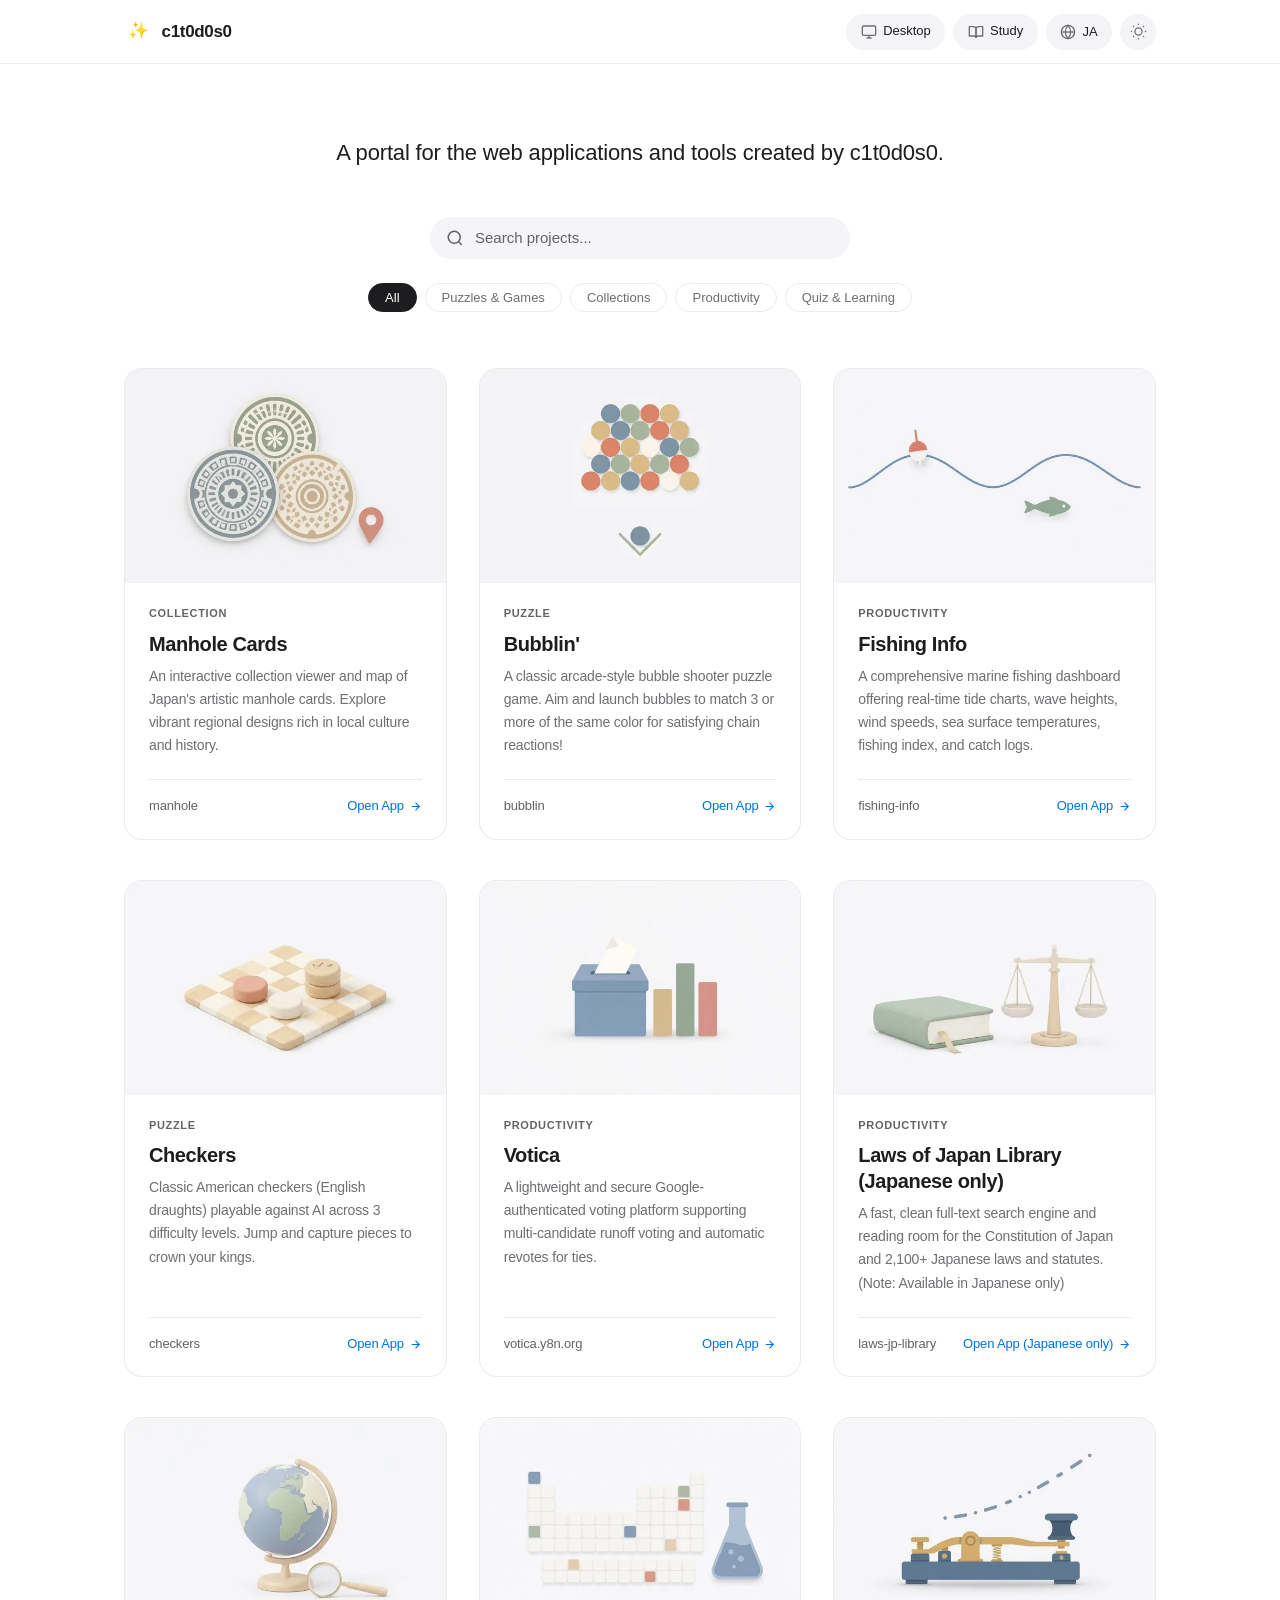
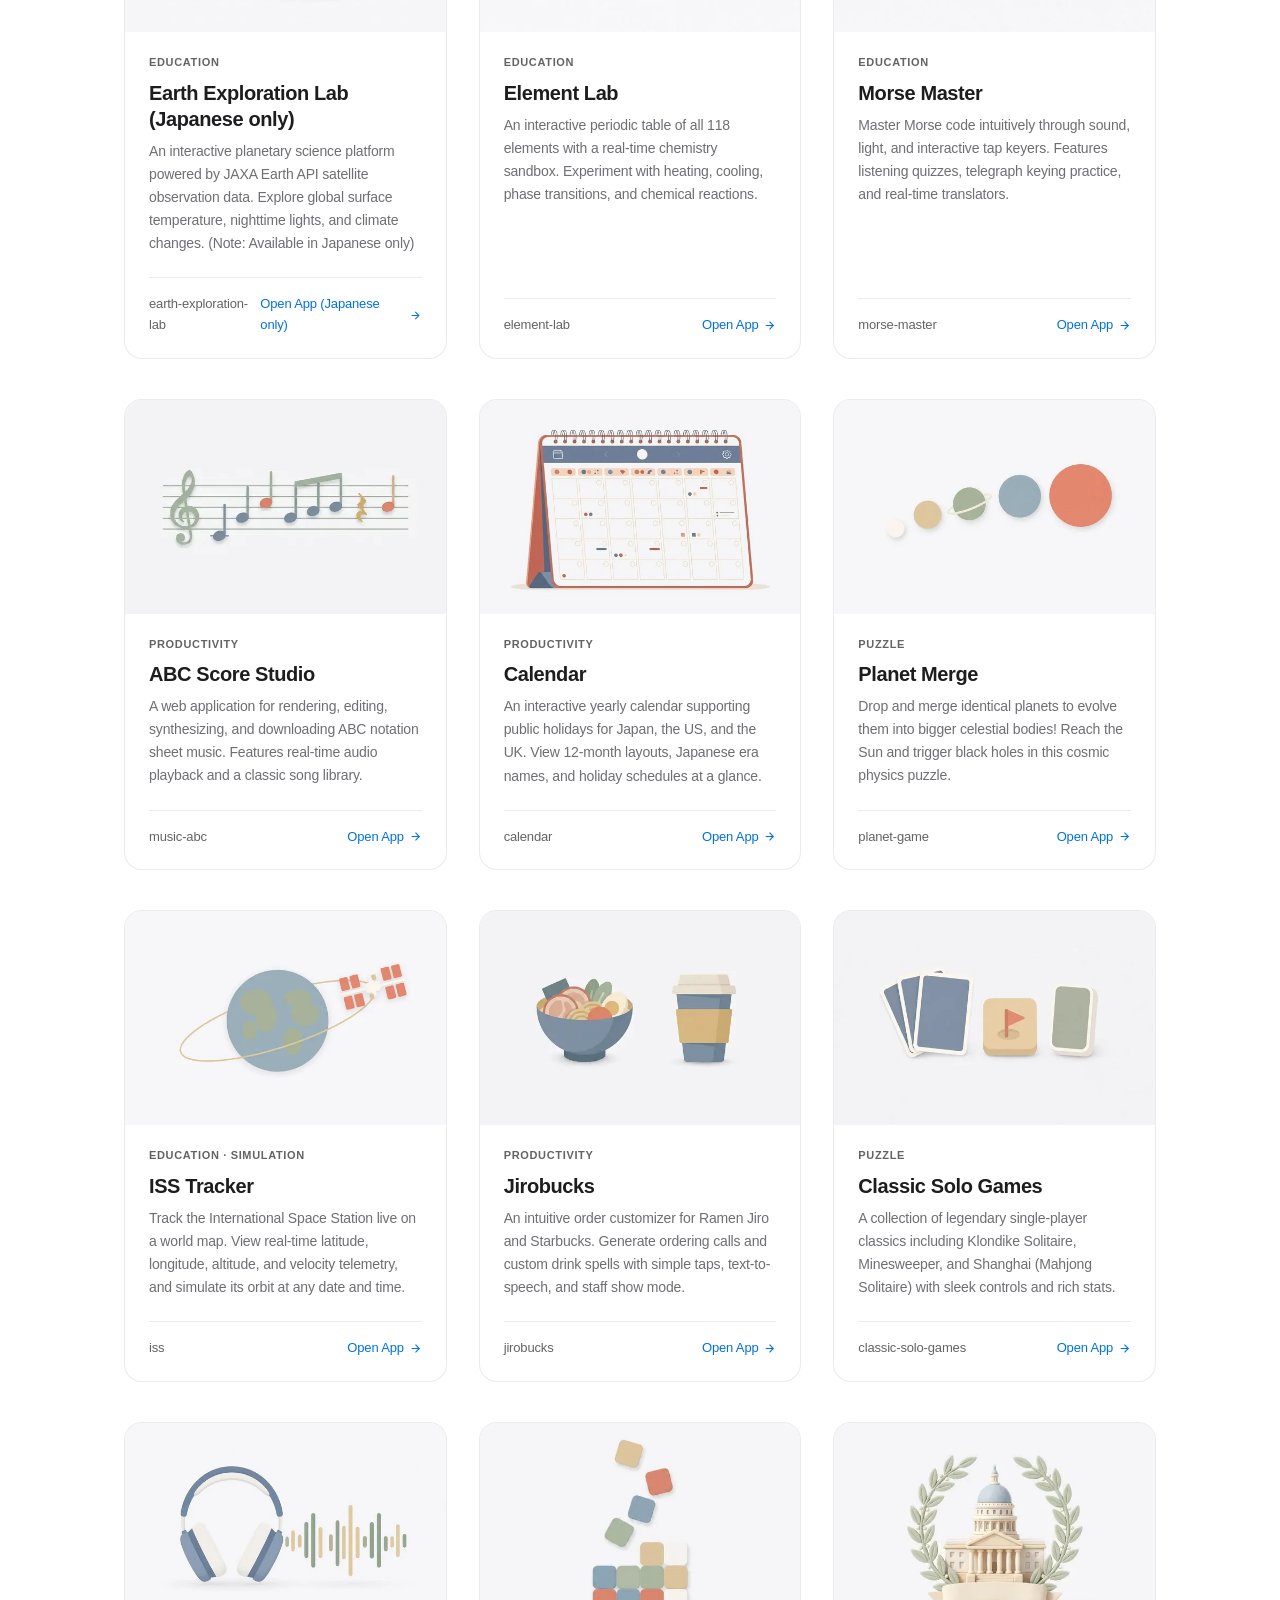
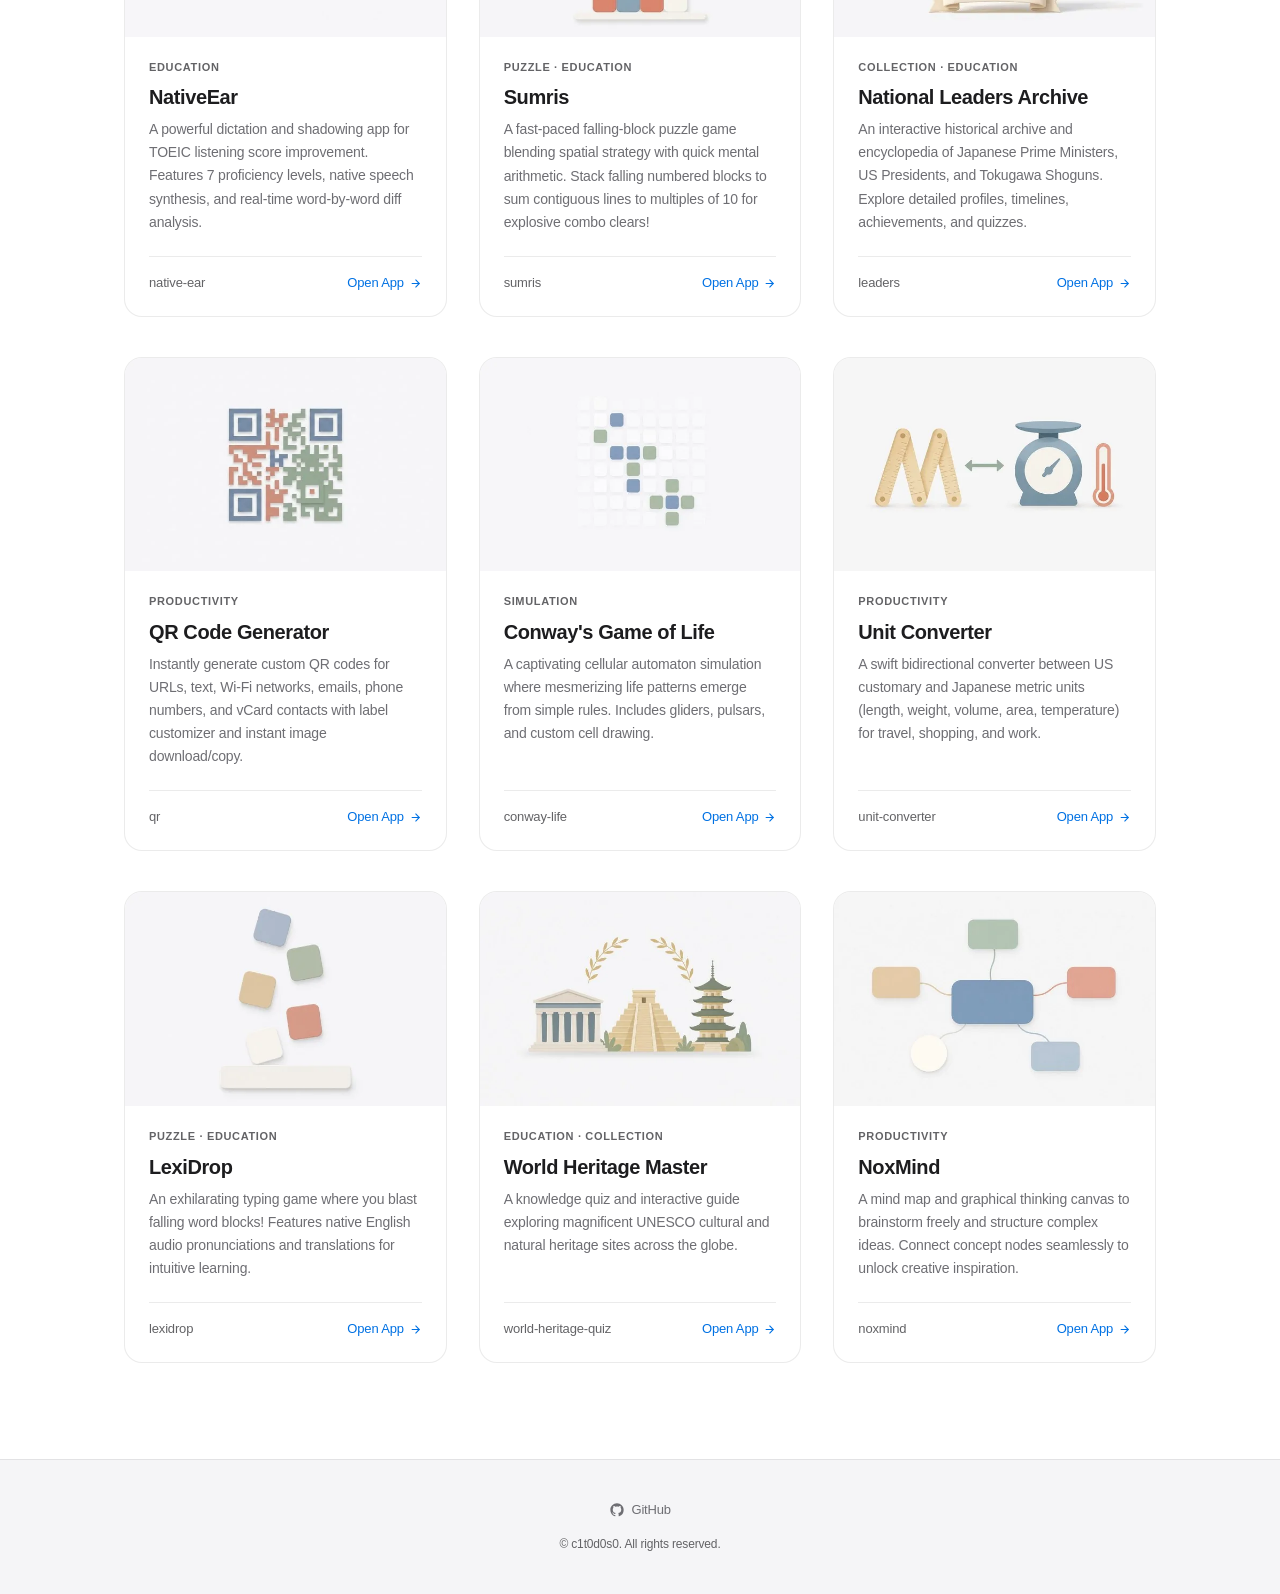
==== commit 9c382736: "initial" ====
--- a/index.html
+++ b/index.html
@@ -37,8 +37,8 @@
   </script>
   
   <!-- SEO & Meta Tags -->
-  <meta name="description" id="metaDescription" content="c1t0d0s0が制作・公開しているWebアプリケーションおよびWebツールのポータルサイトです。マンホールカード、NoxMind、世界遺産マスター、LexiDrop、Unit Converter、元素ラボ、ライフゲーム、モールスマスター、Votica、クラシック・ソロゲームズ、Planet Merge、NativeEar、釣行ナビ、QRコード生成、歴代指導者アーカイブ、カレンダー、Sumris、Bubblin'、ISS Tracker、ABC譜面スタジオ、ジローバックス、法令図書館、地球探検ラボなどにアクセスできます。">
-  <meta name="keywords" content="c1t0d0s0, マンホールカード, Manhole Cards, NoxMind, マインドマップ, Mind Map, 世界遺産マスター, World Heritage Quiz, LexiDrop, Unit Converter, 元素ラボ, Element Lab, ライフゲーム, Conway's Game of Life, モールスマスター, Morse Master, モールス信号, Votica, 投票プラットフォーム, クラシック・ソロゲームズ, Classic Solo Games, ソリティア, マインスイーパー, 上海, Planet Merge, プラネットマージ, 惑星合体ゲーム, 落ち物パズル, 物理パズル, NativeEar, ネイティブイヤー, ディクテーション, シャドーイング, TOEIC, 英語リスニング, 釣行ナビ, Fishing Info, タイドグラフ, 潮汐, 海洋気象, 釣果記録, QRコード生成, QR Code Generator, 歴代指導者アーカイブ, National Leaders Archive, 歴史リーダー事典, 歴代首相, 歴代大統領, 徳川将軍, カレンダー, Calendar, 年間カレンダー, 祝日, Sumris, サムリス, 数字パズル, Bubblin', バブリン, パズルボブル, バブルシューター, ISS Tracker, ISSトラッカー, 国際宇宙ステーション, International Space Station, 軌道シミュレーション, ABC譜面スタジオ, ABC Score Studio, 楽譜, 記譜法, ジローバックス, Jirobucks, 二郎コール, スタバ呪文, 法令図書館, Laws of Japan Library, 日本の法令, 全文検索, 法律, 憲法, 条文検索, 六法, 地球探検ラボ, Earth Exploration Lab, JAXA, 衛星データ, 地球科学, 気候変動, 探検マップ, 地球儀, Webアプリ, ポータル">
+  <meta name="description" id="metaDescription" content="c1t0d0s0が制作・公開しているWebアプリケーションおよびWebツールのポータルサイトです。マンホールカード、NoxMind、世界遺産マスター、LexiDrop、Unit Converter、元素ラボ、ライフゲーム、モールスマスター、Votica、クラシック・ソロゲームズ、Planet Merge、NativeEar、釣行ナビ、QRコード生成、歴代指導者アーカイブ、カレンダー、Sumris、Bubblin'、ISS Tracker、ABC譜面スタジオ、ジローバックス、法令図書館、地球探検ラボ、チェッカーなどにアクセスできます。">
+  <meta name="keywords" content="c1t0d0s0, マンホールカード, Manhole Cards, NoxMind, マインドマップ, Mind Map, 世界遺産マスター, World Heritage Quiz, LexiDrop, Unit Converter, 元素ラボ, Element Lab, ライフゲーム, Conway's Game of Life, モールスマスター, Morse Master, モールス信号, Votica, 投票プラットフォーム, クラシック・ソロゲームズ, Classic Solo Games, ソリティア, マインスイーパー, 上海, Planet Merge, プラネットマージ, 惑星合体ゲーム, 落ち物パズル, 物理パズル, NativeEar, ネイティブイヤー, ディクテーション, シャドーイング, TOEIC, 英語リスニング, 釣行ナビ, Fishing Info, タイドグラフ, 潮汐, 海洋気象, 釣果記録, QRコード生成, QR Code Generator, 歴代指導者アーカイブ, National Leaders Archive, 歴史リーダー事典, 歴代首相, 歴代大統領, 徳川将軍, カレンダー, Calendar, 年間カレンダー, 祝日, Sumris, サムリス, 数字パズル, Bubblin', バブリン, パズルボブル, バブルシューター, ISS Tracker, ISSトラッカー, 国際宇宙ステーション, International Space Station, 軌道シミュレーション, ABC譜面スタジオ, ABC Score Studio, 楽譜, 記譜法, ジローバックス, Jirobucks, 二郎コール, スタバ呪文, 法令図書館, Laws of Japan Library, 日本の法令, 全文検索, 法律, 憲法, 条文検索, 六法, 地球探検ラボ, Earth Exploration Lab, JAXA, 衛星データ, 地球科学, 気候変動, 探検マップ, 地球儀, チェッカー, Checkers, アメリカンチェッカー, ドラフツ, Draughts, ボードゲーム, 対戦ゲーム, Webアプリ, ポータル">
   <meta name="author" content="c1t0d0s0">
 
   <!-- Open Graph / Facebook -->
@@ -57,6 +57,14 @@
   <link rel="icon" href="favicon.ico" sizes="any">
   <link rel="icon" type="image/svg+xml" href="favicon.svg">
   <link rel="apple-touch-icon" href="apple-touch-icon.png">
+
+  <!-- Installable app (PWA). study.html is a separate app with its own manifest and scope -->
+  <link rel="manifest" href="portal.webmanifest">
+  <meta name="theme-color" content="#ffffff" media="(prefers-color-scheme: light)">
+  <meta name="theme-color" content="#000000" media="(prefers-color-scheme: dark)">
+  <meta name="mobile-web-app-capable" content="yes">
+  <meta name="apple-mobile-web-app-capable" content="yes">
+  <meta name="apple-mobile-web-app-title" content="c1t0d0s0">
 
   <!-- Canonical URL -->
   <link rel="canonical" href="https://c1t0d0s0.y8n.org/">
@@ -118,7 +126,7 @@
         "mainEntity": {
           "@type": "ItemList",
           "name": "Web Applications by c1t0d0s0",
-          "numberOfItems": 23,
+          "numberOfItems": 24,
           "itemListElement": [
             {
               "@type": "ListItem",
@@ -279,6 +287,13 @@
               "position": 23,
               "item": {
                 "@id": "https://c1t0d0s0.y8n.org/earth-exploration-lab/#app"
+              }
+            },
+            {
+              "@type": "ListItem",
+              "position": 24,
+              "item": {
+                "@id": "https://c1t0d0s0.y8n.org/checkers/#app"
               }
             }
           ]
@@ -893,6 +908,33 @@
         "browserRequirements": "Requires HTML5 and JavaScript",
         "inLanguage": [
           "ja"
+        ],
+        "offers": {
+          "@type": "Offer",
+          "price": "0",
+          "priceCurrency": "JPY"
+        },
+        "author": {
+          "@id": "https://c1t0d0s0.y8n.org/#author"
+        }
+      },
+      {
+        "@type": "WebApplication",
+        "@id": "https://c1t0d0s0.y8n.org/checkers/#app",
+        "name": "チェッカー",
+        "alternateName": "Checkers",
+        "url": "https://c1t0d0s0.y8n.org/checkers/",
+        "image": [
+          "https://c1t0d0s0.y8n.org/assets/images/checkers.webp",
+          "https://c1t0d0s0.y8n.org/assets/images/checkers.jpg"
+        ],
+        "description": "3段階の難易度でコンピュータと対戦できるアメリカン・チェッカー（ドラフツ）。シンプルながら奥深い盤上の駆け引きを楽しめます。",
+        "applicationCategory": "GameApplication",
+        "operatingSystem": "All",
+        "browserRequirements": "Requires HTML5 and JavaScript",
+        "inLanguage": [
+          "ja",
+          "en"
         ],
         "offers": {
           "@type": "Offer",
@@ -1928,6 +1970,47 @@
         </div>
       </a>
 
+      <!-- 24. チェッカー (Checkers) -->
+      <a href="https://c1t0d0s0.y8n.org/checkers/" 
+         target="_blank" 
+         rel="noopener noreferrer" 
+         class="app-card" 
+         data-app-id="checkers"
+         data-category="puzzle" 
+         data-title-ja="チェッカー Checkers アメリカンチェッカー ドラフツ Draughts ボードゲーム 対戦ゲーム" 
+         data-title-en="Checkers American Checkers English Draughts board game AI" 
+         data-desc-ja="3段階の難易度でコンピュータと対戦できるアメリカン・チェッカー（ドラフツ）。シンプルながら奥深い盤上の駆け引きを楽しめます。" 
+         data-desc-en="Classic American checkers (English draughts) playable against AI across 3 difficulty levels. Jump and capture pieces to crown your kings.">
+        <span class="card-update-badge" role="img" data-lastmod="2026-11-09" aria-label="最近更新されました（2026-11-09）" title="更新日: 2026-11-09"><svg viewBox="0 0 24 24" aria-hidden="true"><path class="spark-l" d="M10 2.5C10.6 7 13 9.4 17.5 10C13 10.6 10.6 13 10 17.5C9.4 13 7 10.6 2.5 10C7 9.4 9.4 7 10 2.5Z"></path><path class="spark-s" d="M18 14.5C18.3 16.4 19.6 17.7 21.5 18C19.6 18.3 18.3 19.6 18 21.5C17.7 19.6 16.4 18.3 14.5 18C16.4 17.7 17.7 16.4 18 14.5Z"></path></svg></span>
+        <div class="card-media">
+          <img src="assets/images/checkers.webp" alt="チェッカー Checkers" class="card-img" width="600" height="400" loading="lazy">
+        </div>
+        <div class="card-body">
+          <span class="card-badge">Puzzle</span>
+          <h2 class="card-title">
+            <span class="card-title-text">チェッカー</span>
+            <svg width="20" height="20" fill="none" stroke="currentColor" stroke-width="2" viewBox="0 0 24 24">
+              <path d="M18 13v6a2 2 0 0 1-2 2H5a2 2 0 0 1-2-2V8a2 2 0 0 1 2-2h6"></path>
+              <polyline points="15 3 21 3 21 9"></polyline>
+              <line x1="10" y1="14" x2="21" y2="3"></line>
+            </svg>
+          </h2>
+          <p class="card-desc">
+            3段階の難易度でコンピュータと対戦できるアメリカン・チェッカー（ドラフツ）。シンプルながら奥深い盤上の駆け引きを楽しめます。
+          </p>
+          <div class="card-footer">
+            <span class="card-url-domain">checkers</span>
+            <span class="card-action-btn">
+              <span class="card-action-text">サイトを開く</span>
+              <svg width="16" height="16" fill="none" stroke="currentColor" stroke-width="2.5" viewBox="0 0 24 24">
+                <line x1="5" y1="12" x2="19" y2="12"></line>
+                <polyline points="12 5 19 12 12 19"></polyline>
+              </svg>
+            </span>
+          </div>
+        </div>
+      </a>
+
       <!-- No Search Results Container -->
       <div class="no-results" id="noResults">
         <i>🔍</i>
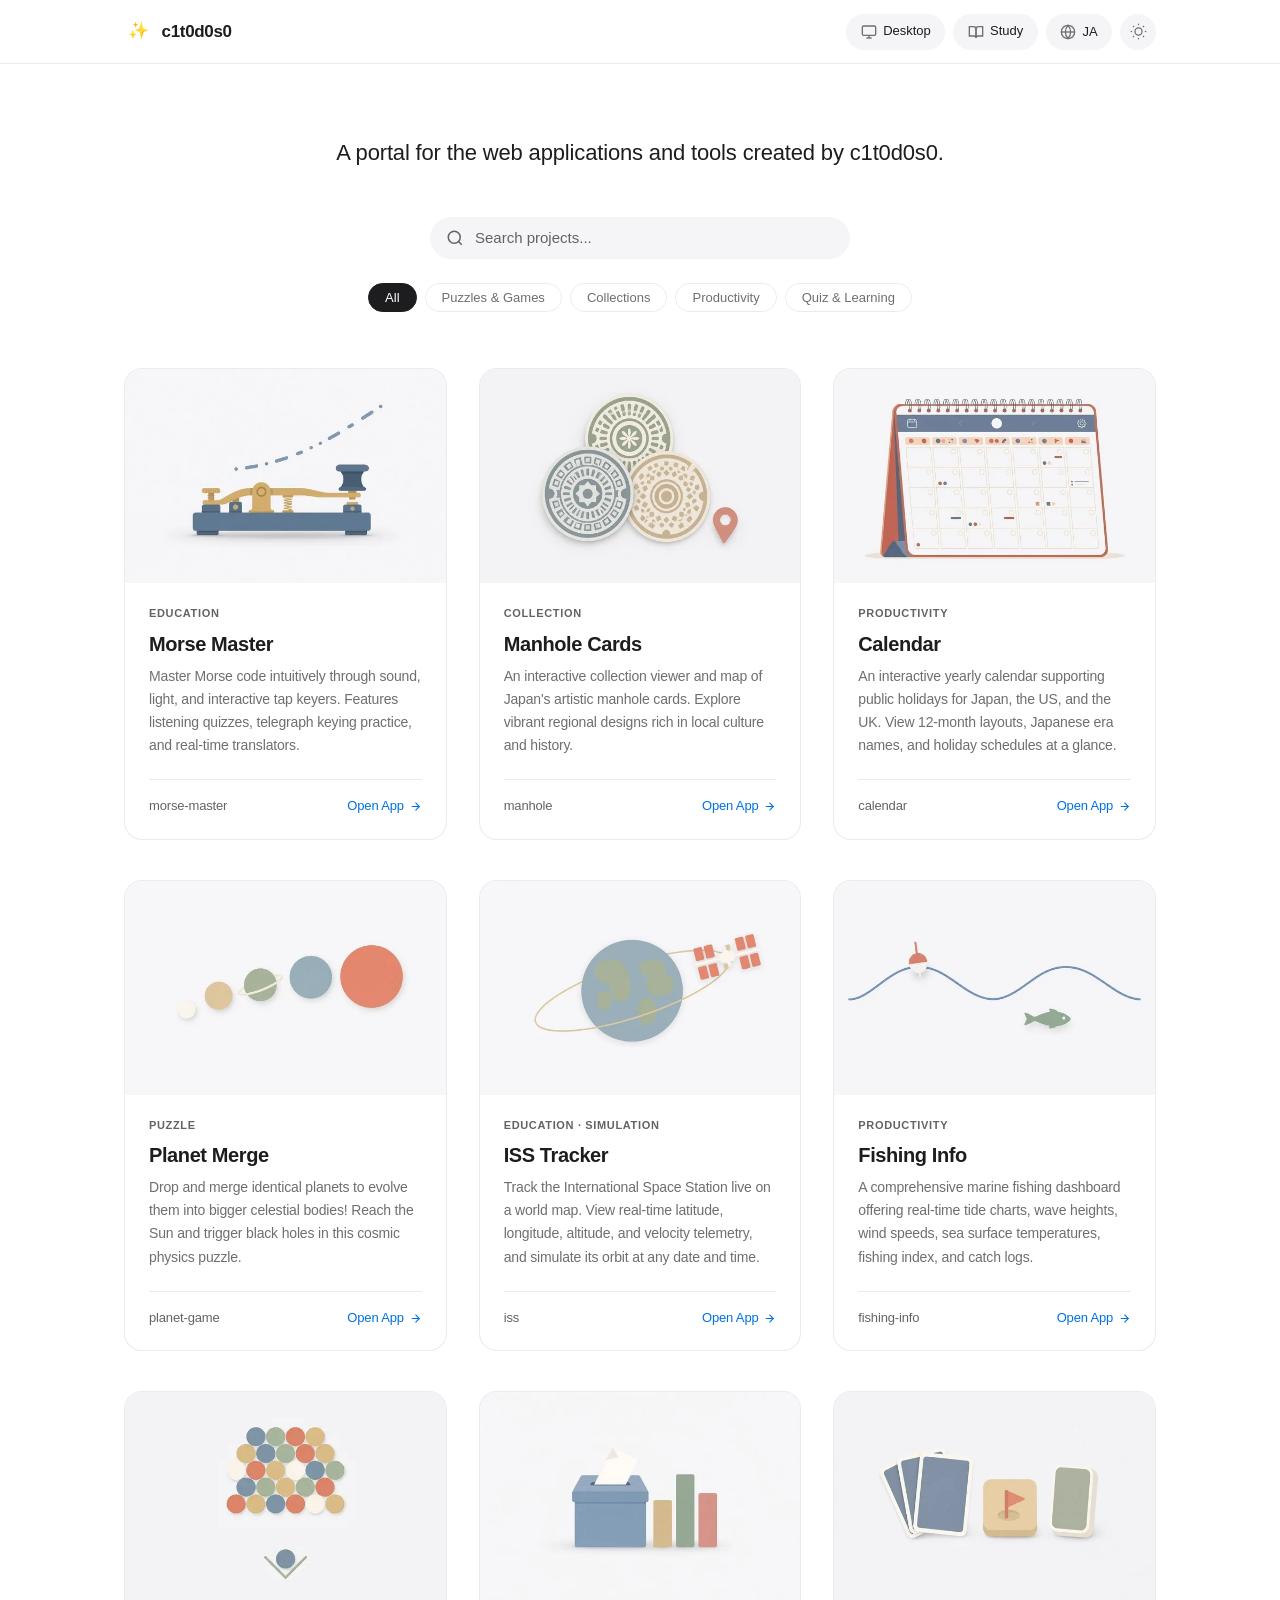
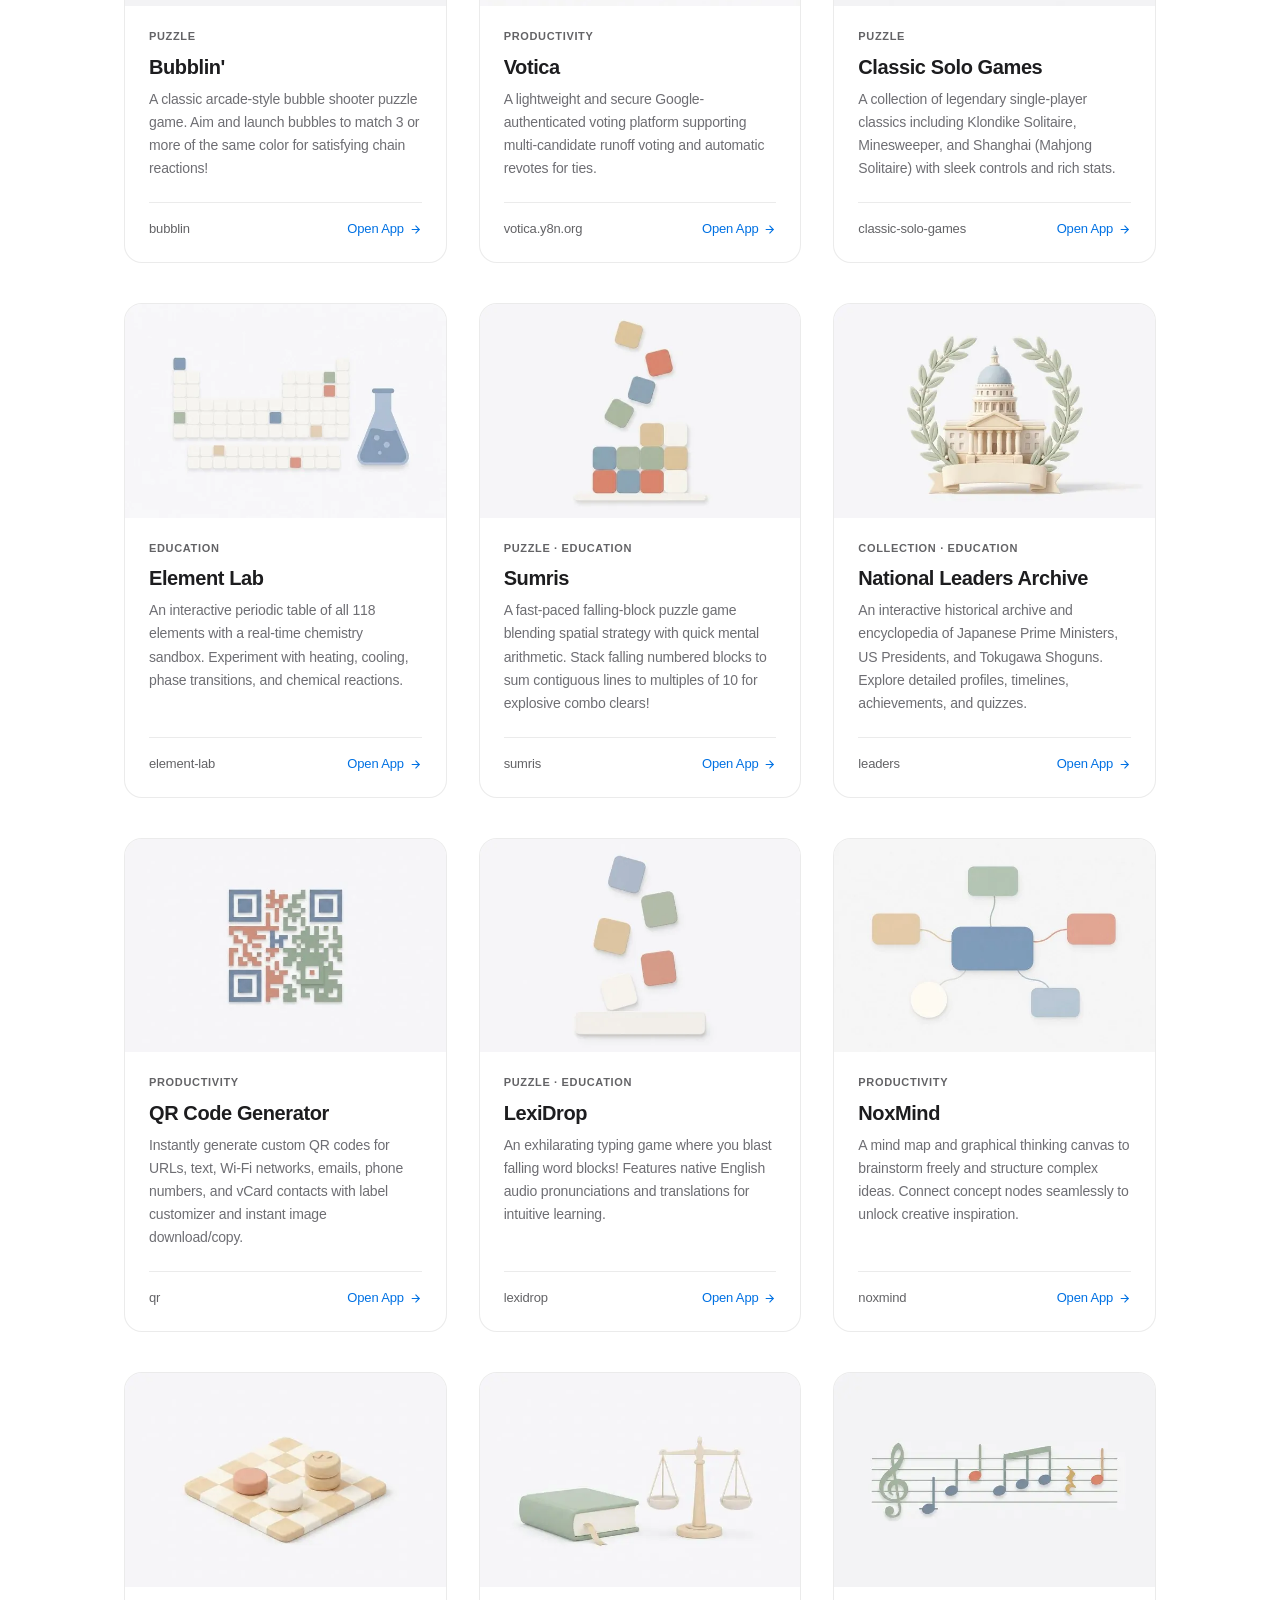
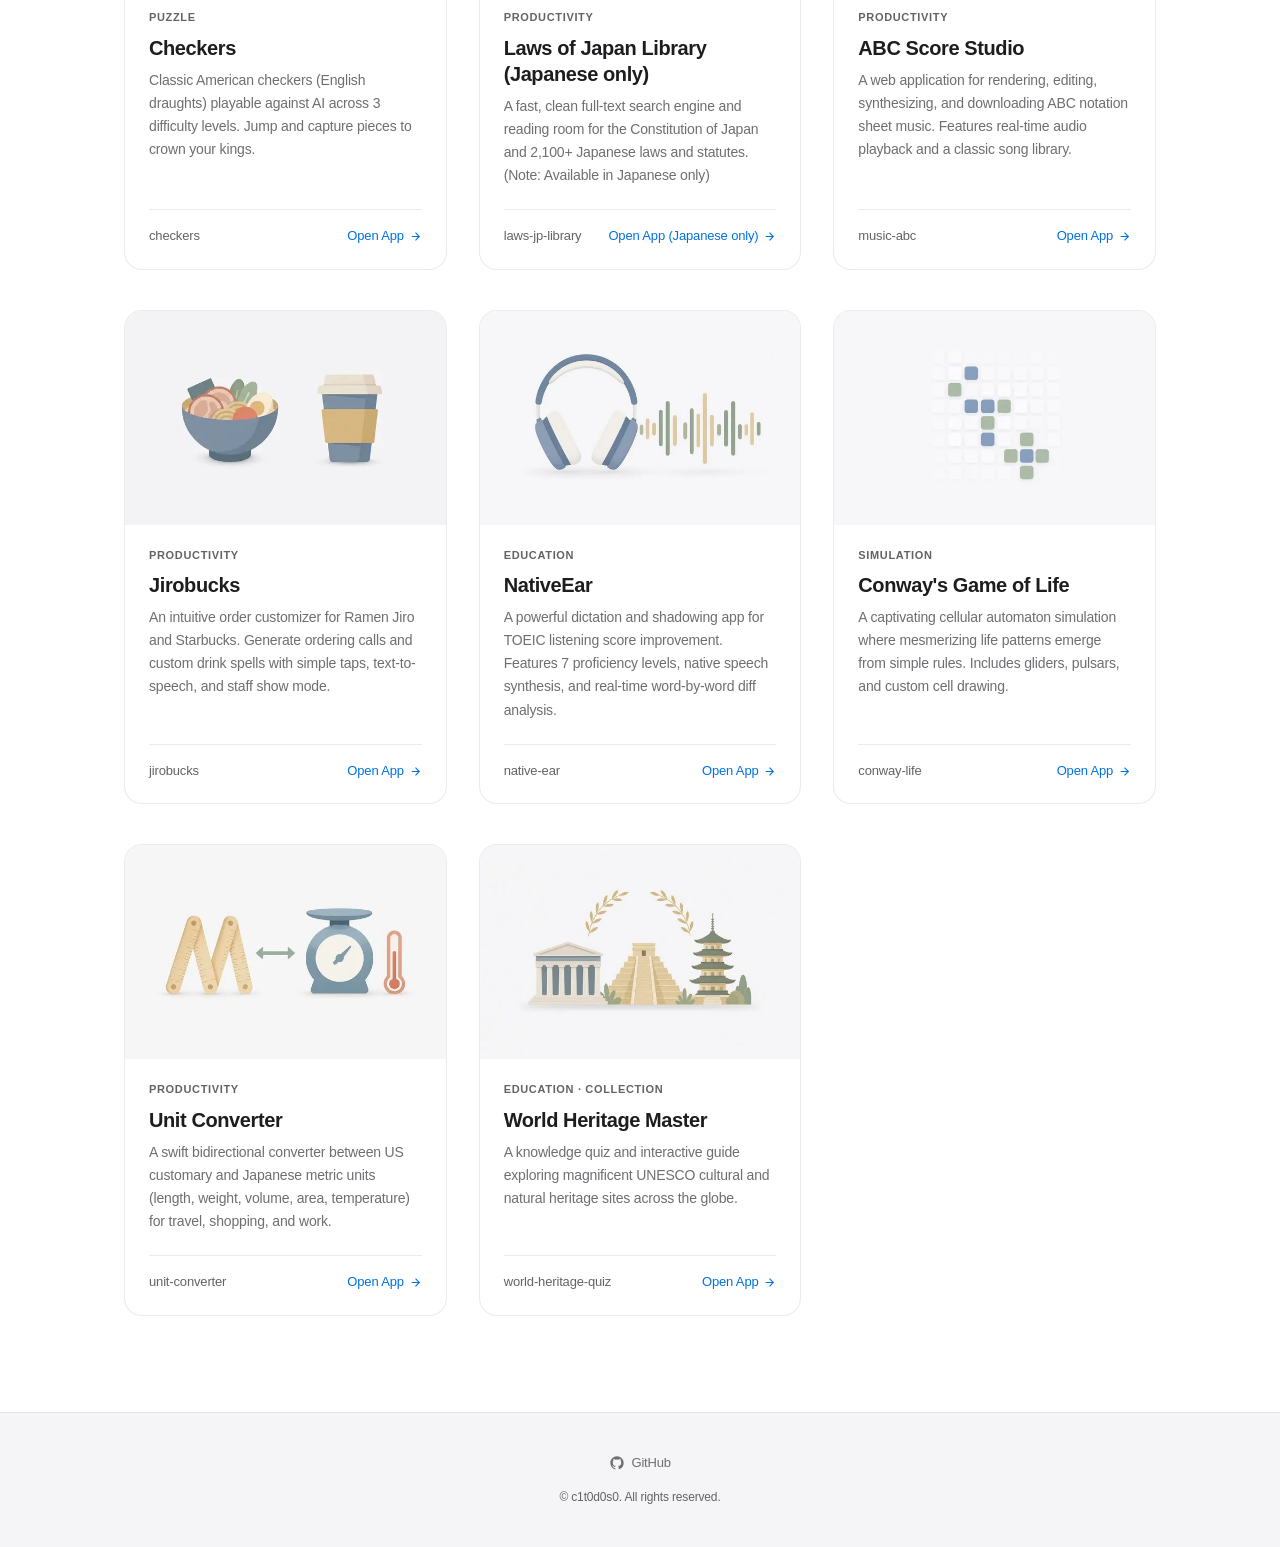
==== commit 4e7a2556: "added earth-exploration-lab in study.html" ====
--- a/index.html
+++ b/index.html
@@ -21,24 +21,18 @@
   <!-- Preload LCP Thumbnail for First Card -->
   <link rel="preload" as="image" href="assets/images/manhole.webp" type="image/webp" fetchpriority="high">
 
-  <!-- Google tag (gtag.js) - Deferred to eliminate mobile bandwidth contention -->
+  <!-- Google Tag Manager -->
+  <script async src="https://www.googletagmanager.com/gtm.js?id=GTM-TS7PVPZ9"></script>
   <script>
     window.dataLayer = window.dataLayer || [];
     function gtag(){dataLayer.push(arguments);}
     gtag('js', new Date());
-    gtag('config', 'G-W76HCVTSNX');
-
-    window.addEventListener('load', function() {
-      var s = document.createElement('script');
-      s.async = true;
-      s.src = 'https://www.googletagmanager.com/gtag/js?id=G-W76HCVTSNX';
-      document.head.appendChild(s);
-    });
   </script>
+  <!-- End Google Tag Manager -->
   
   <!-- SEO & Meta Tags -->
-  <meta name="description" id="metaDescription" content="c1t0d0s0が制作・公開しているWebアプリケーションおよびWebツールのポータルサイトです。マンホールカード、NoxMind、世界遺産マスター、LexiDrop、Unit Converter、元素ラボ、ライフゲーム、モールスマスター、Votica、クラシック・ソロゲームズ、Planet Merge、NativeEar、釣行ナビ、QRコード生成、歴代指導者アーカイブ、カレンダー、Sumris、Bubblin'、ISS Tracker、ABC譜面スタジオ、ジローバックス、法令図書館、地球探検ラボ、チェッカーなどにアクセスできます。">
-  <meta name="keywords" content="c1t0d0s0, マンホールカード, Manhole Cards, NoxMind, マインドマップ, Mind Map, 世界遺産マスター, World Heritage Quiz, LexiDrop, Unit Converter, 元素ラボ, Element Lab, ライフゲーム, Conway's Game of Life, モールスマスター, Morse Master, モールス信号, Votica, 投票プラットフォーム, クラシック・ソロゲームズ, Classic Solo Games, ソリティア, マインスイーパー, 上海, Planet Merge, プラネットマージ, 惑星合体ゲーム, 落ち物パズル, 物理パズル, NativeEar, ネイティブイヤー, ディクテーション, シャドーイング, TOEIC, 英語リスニング, 釣行ナビ, Fishing Info, タイドグラフ, 潮汐, 海洋気象, 釣果記録, QRコード生成, QR Code Generator, 歴代指導者アーカイブ, National Leaders Archive, 歴史リーダー事典, 歴代首相, 歴代大統領, 徳川将軍, カレンダー, Calendar, 年間カレンダー, 祝日, Sumris, サムリス, 数字パズル, Bubblin', バブリン, パズルボブル, バブルシューター, ISS Tracker, ISSトラッカー, 国際宇宙ステーション, International Space Station, 軌道シミュレーション, ABC譜面スタジオ, ABC Score Studio, 楽譜, 記譜法, ジローバックス, Jirobucks, 二郎コール, スタバ呪文, 法令図書館, Laws of Japan Library, 日本の法令, 全文検索, 法律, 憲法, 条文検索, 六法, 地球探検ラボ, Earth Exploration Lab, JAXA, 衛星データ, 地球科学, 気候変動, 探検マップ, 地球儀, チェッカー, Checkers, アメリカンチェッカー, ドラフツ, Draughts, ボードゲーム, 対戦ゲーム, Webアプリ, ポータル">
+  <meta name="description" id="metaDescription" content="c1t0d0s0が制作・公開しているWebアプリケーションおよびWebツールのポータルサイトです。マンホールカード、NoxMind、世界遺産マスター、LexiDrop、Unit Converter、元素ラボ、ライフゲーム、モールスマスター、Votica、クラシック・ソロゲームズ、Planet Merge、NativeEar、釣行ナビ、QRコード生成、歴代指導者アーカイブ、カレンダー、Sumris、Bubblin'、ISS Tracker、ABC譜面スタジオ、ジローバックス、法令図書館、チェッカーなどにアクセスできます。">
+  <meta name="keywords" content="c1t0d0s0, マンホールカード, Manhole Cards, NoxMind, マインドマップ, Mind Map, 世界遺産マスター, World Heritage Quiz, LexiDrop, Unit Converter, 元素ラボ, Element Lab, ライフゲーム, Conway's Game of Life, モールスマスター, Morse Master, モールス信号, Votica, 投票プラットフォーム, クラシック・ソロゲームズ, Classic Solo Games, ソリティア, マインスイーパー, 上海, Planet Merge, プラネットマージ, 惑星合体ゲーム, 落ち物パズル, 物理パズル, NativeEar, ネイティブイヤー, ディクテーション, シャドーイング, TOEIC, 英語リスニング, 釣行ナビ, Fishing Info, タイドグラフ, 潮汐, 海洋気象, 釣果記録, QRコード生成, QR Code Generator, 歴代指導者アーカイブ, National Leaders Archive, 歴史リーダー事典, 歴代首相, 歴代大統領, 徳川将軍, カレンダー, Calendar, 年間カレンダー, 祝日, Sumris, サムリス, 数字パズル, Bubblin', バブリン, パズルボブル, バブルシューター, ISS Tracker, ISSトラッカー, 国際宇宙ステーション, International Space Station, 軌道シミュレーション, ABC譜面スタジオ, ABC Score Studio, 楽譜, 記譜法, ジローバックス, Jirobucks, 二郎コール, スタバ呪文, 法令図書館, Laws of Japan Library, 日本の法令, 全文検索, 法律, 憲法, 条文検索, 六法, チェッカー, Checkers, アメリカンチェッカー, ドラフツ, Draughts, ボードゲーム, 対戦ゲーム, Webアプリ, ポータル">
   <meta name="author" content="c1t0d0s0">
 
   <!-- Open Graph / Facebook -->
@@ -126,7 +120,7 @@
         "mainEntity": {
           "@type": "ItemList",
           "name": "Web Applications by c1t0d0s0",
-          "numberOfItems": 24,
+          "numberOfItems": 23,
           "itemListElement": [
             {
               "@type": "ListItem",
@@ -285,13 +279,6 @@
             {
               "@type": "ListItem",
               "position": 23,
-              "item": {
-                "@id": "https://c1t0d0s0.y8n.org/earth-exploration-lab/#app"
-              }
-            },
-            {
-              "@type": "ListItem",
-              "position": 24,
               "item": {
                 "@id": "https://c1t0d0s0.y8n.org/checkers/#app"
               }
@@ -894,32 +881,6 @@
       },
       {
         "@type": "WebApplication",
-        "@id": "https://c1t0d0s0.y8n.org/earth-exploration-lab/#app",
-        "name": "地球探検ラボ",
-        "alternateName": "Earth Exploration Lab",
-        "url": "https://c1t0d0s0.y8n.org/earth-exploration-lab/",
-        "image": [
-          "https://c1t0d0s0.y8n.org/assets/images/earth-exploration-lab.webp",
-          "https://c1t0d0s0.y8n.org/assets/images/earth-exploration-lab.jpg"
-        ],
-        "description": "JAXA Earth APIの衛星観測データを誰でも自由に探検・比較できるWeb科学室。地表面温度・夜間光・降水量などの地球環境データを地図やタイムマシンで分析。",
-        "applicationCategory": "EducationalApplication",
-        "operatingSystem": "All",
-        "browserRequirements": "Requires HTML5 and JavaScript",
-        "inLanguage": [
-          "ja"
-        ],
-        "offers": {
-          "@type": "Offer",
-          "price": "0",
-          "priceCurrency": "JPY"
-        },
-        "author": {
-          "@id": "https://c1t0d0s0.y8n.org/#author"
-        }
-      },
-      {
-        "@type": "WebApplication",
         "@id": "https://c1t0d0s0.y8n.org/checkers/#app",
         "name": "チェッカー",
         "alternateName": "Checkers",
@@ -953,6 +914,10 @@
   <link rel="stylesheet" href="styles.css">
 </head>
 <body>
+  <!-- Google Tag Manager (noscript) -->
+  <noscript><iframe src="https://www.googletagmanager.com/ns.html?id=GTM-TS7PVPZ9"
+  height="0" width="0" style="display:none;visibility:hidden"></iframe></noscript>
+  <!-- End Google Tag Manager (noscript) -->
 
   <!-- Sticky Glass Header -->
   <header class="header">
@@ -1929,48 +1894,7 @@
         </div>
       </a>
 
-      <!-- 23. 地球探検ラボ (Earth Exploration Lab) -->
-      <a href="https://c1t0d0s0.y8n.org/earth-exploration-lab/" 
-         target="_blank" 
-         rel="noopener noreferrer" 
-         class="app-card" 
-         data-app-id="earth-exploration-lab"
-         data-category="education" 
-         data-title-ja="地球探検ラボ Earth Exploration Lab JAXA 衛星データ 地球科学 気候変動 探検マップ データ実験室 宇宙 理科" 
-         data-title-en="Earth Exploration Lab (Japanese only) earth observation jaxa satellite data planetary science climate map" 
-         data-desc-ja="JAXA Earth APIの衛星観測データを誰でも自由に探検・比較できるWeb科学室。地表面温度・夜間光・降水量などの地球環境データを地図やタイムマシンで分析。" 
-         data-desc-en="An interactive planetary science platform powered by JAXA Earth API satellite observation data. Explore global surface temperature, nighttime lights, and climate changes. (Note: Available in Japanese only)">
-        <span class="card-update-badge" role="img" data-lastmod="2026-11-06" aria-label="最近更新されました（2026-11-06）" title="更新日: 2026-11-06"><svg viewBox="0 0 24 24" aria-hidden="true"><path class="spark-l" d="M10 2.5C10.6 7 13 9.4 17.5 10C13 10.6 10.6 13 10 17.5C9.4 13 7 10.6 2.5 10C7 9.4 9.4 7 10 2.5Z"></path><path class="spark-s" d="M18 14.5C18.3 16.4 19.6 17.7 21.5 18C19.6 18.3 18.3 19.6 18 21.5C17.7 19.6 16.4 18.3 14.5 18C16.4 17.7 17.7 16.4 18 14.5Z"></path></svg></span>
-        <div class="card-media">
-          <img src="assets/images/earth-exploration-lab.webp" alt="地球探検ラボ Earth Exploration Lab" class="card-img" width="600" height="400" loading="lazy">
-        </div>
-        <div class="card-body">
-          <span class="card-badge">Education</span>
-          <h2 class="card-title">
-            <span class="card-title-text">地球探検ラボ</span>
-            <svg width="20" height="20" fill="none" stroke="currentColor" stroke-width="2" viewBox="0 0 24 24">
-              <path d="M18 13v6a2 2 0 0 1-2 2H5a2 2 0 0 1-2-2V8a2 2 0 0 1 2-2h6"></path>
-              <polyline points="15 3 21 3 21 9"></polyline>
-              <line x1="10" y1="14" x2="21" y2="3"></line>
-            </svg>
-          </h2>
-          <p class="card-desc">
-            JAXA Earth APIの衛星観測データを誰でも自由に探検・比較できるWeb科学室。世界の地表面温度・夜間光・森林被覆・降水量などの地球環境データを地図やタイムマシンで分析できます。
-          </p>
-          <div class="card-footer">
-            <span class="card-url-domain">earth-exploration-lab</span>
-            <span class="card-action-btn">
-              <span class="card-action-text">サイトを開く</span>
-              <svg width="16" height="16" fill="none" stroke="currentColor" stroke-width="2.5" viewBox="0 0 24 24">
-                <line x1="5" y1="12" x2="19" y2="12"></line>
-                <polyline points="12 5 19 12 12 19"></polyline>
-              </svg>
-            </span>
-          </div>
-        </div>
-      </a>
-
-      <!-- 24. チェッカー (Checkers) -->
+      <!-- 23. チェッカー (Checkers) -->
       <a href="https://c1t0d0s0.y8n.org/checkers/" 
          target="_blank" 
          rel="noopener noreferrer" 
